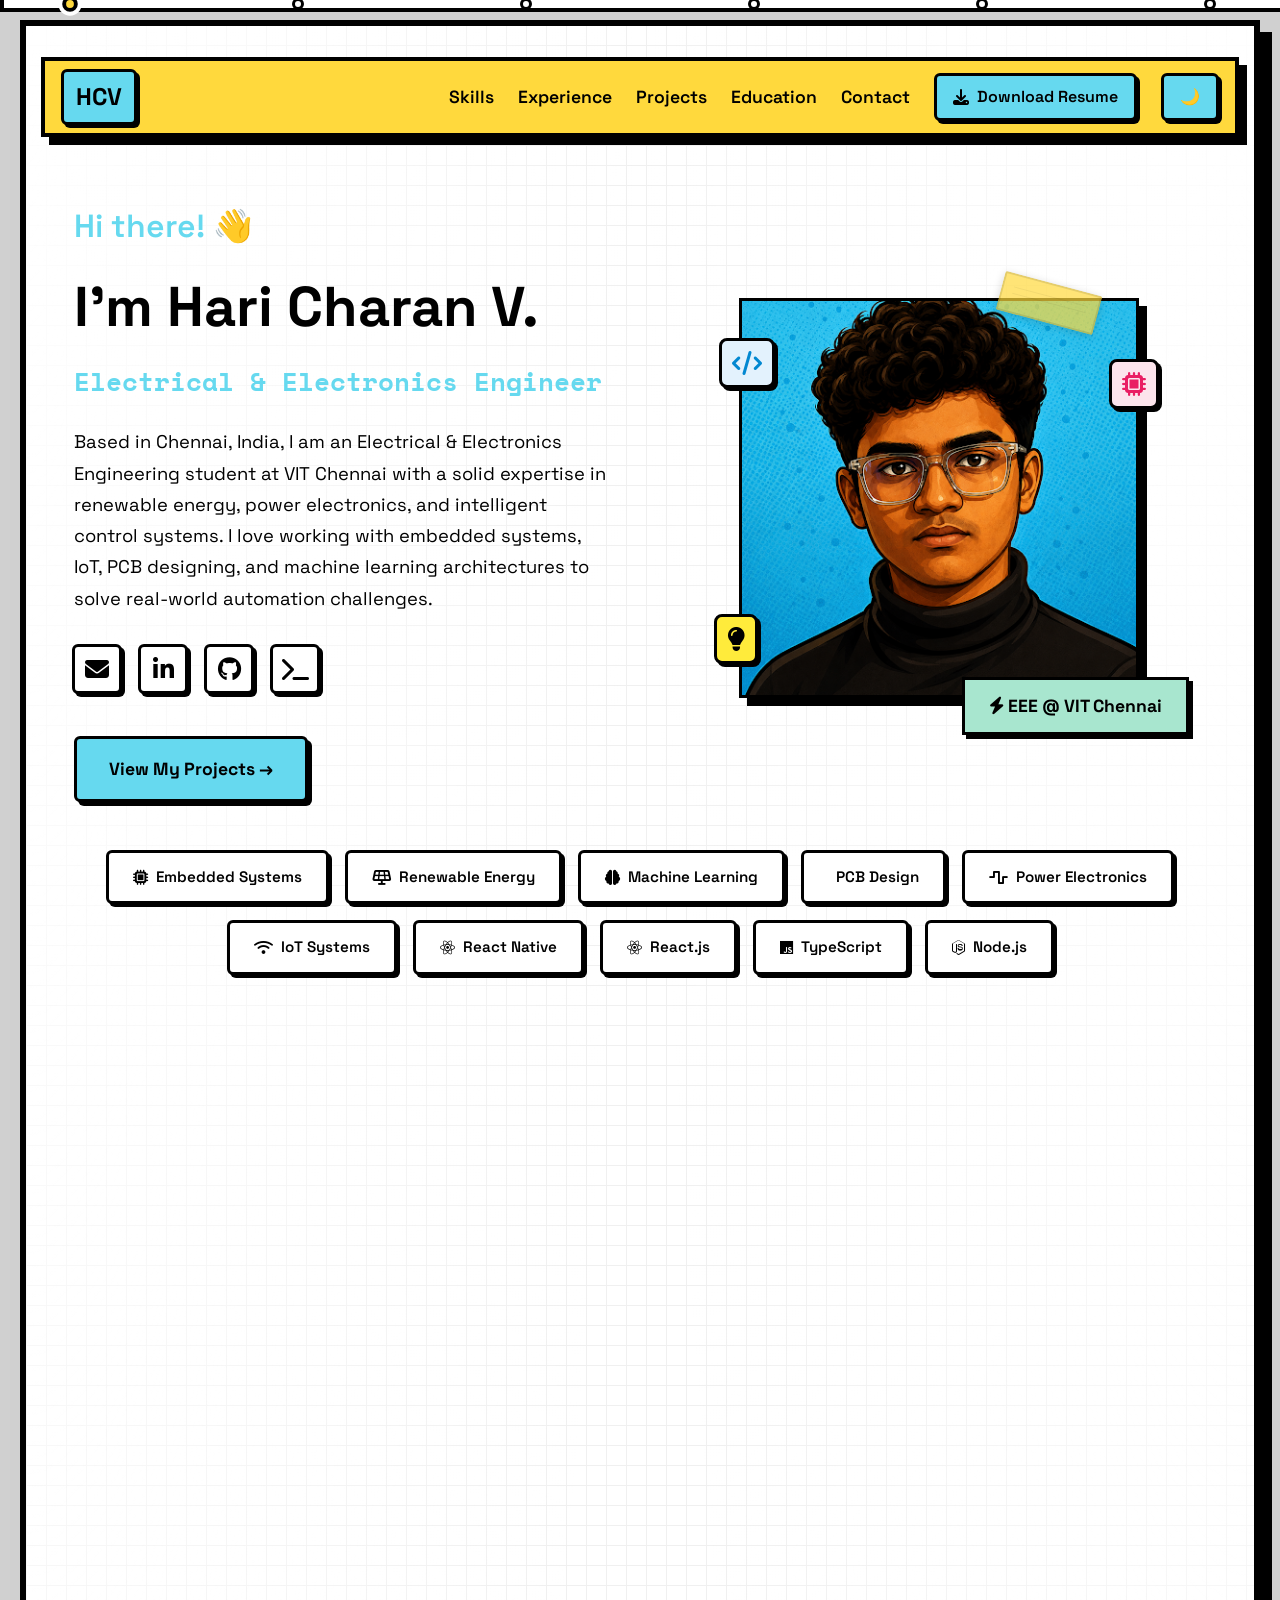
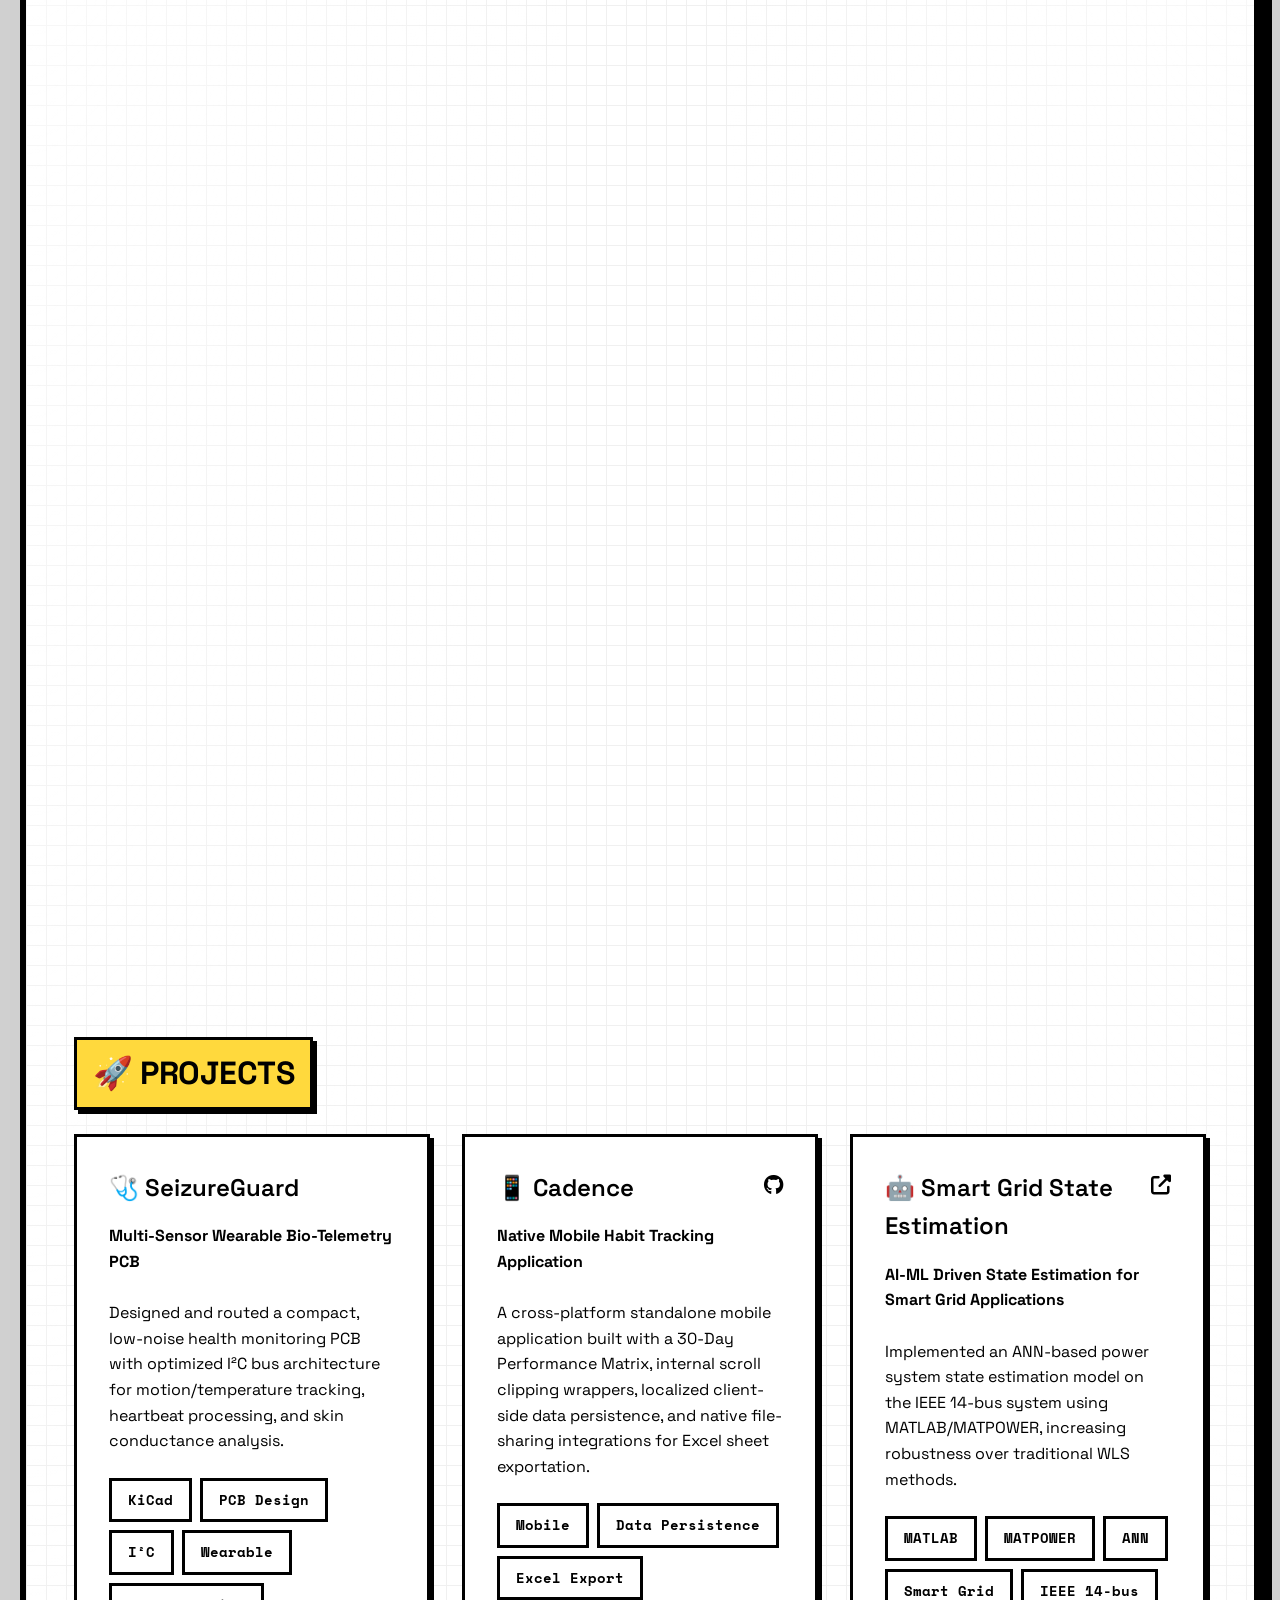
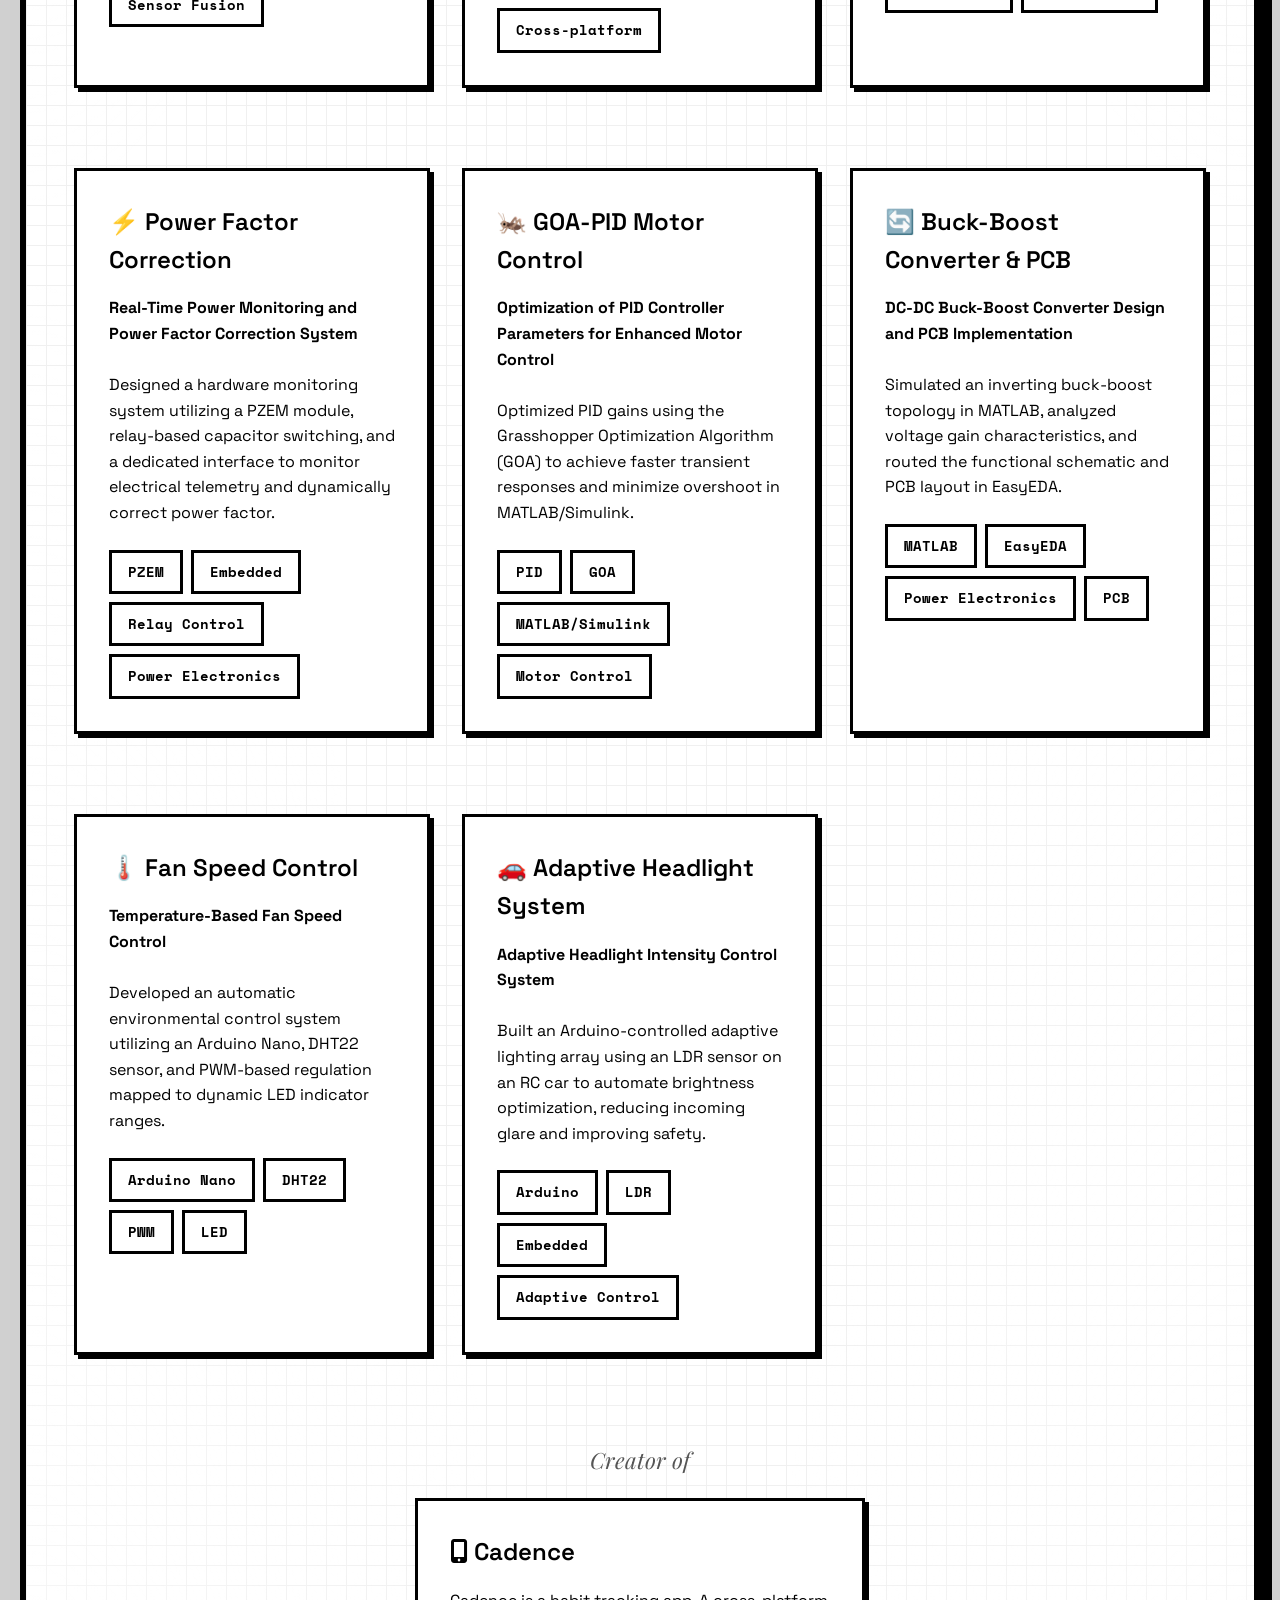
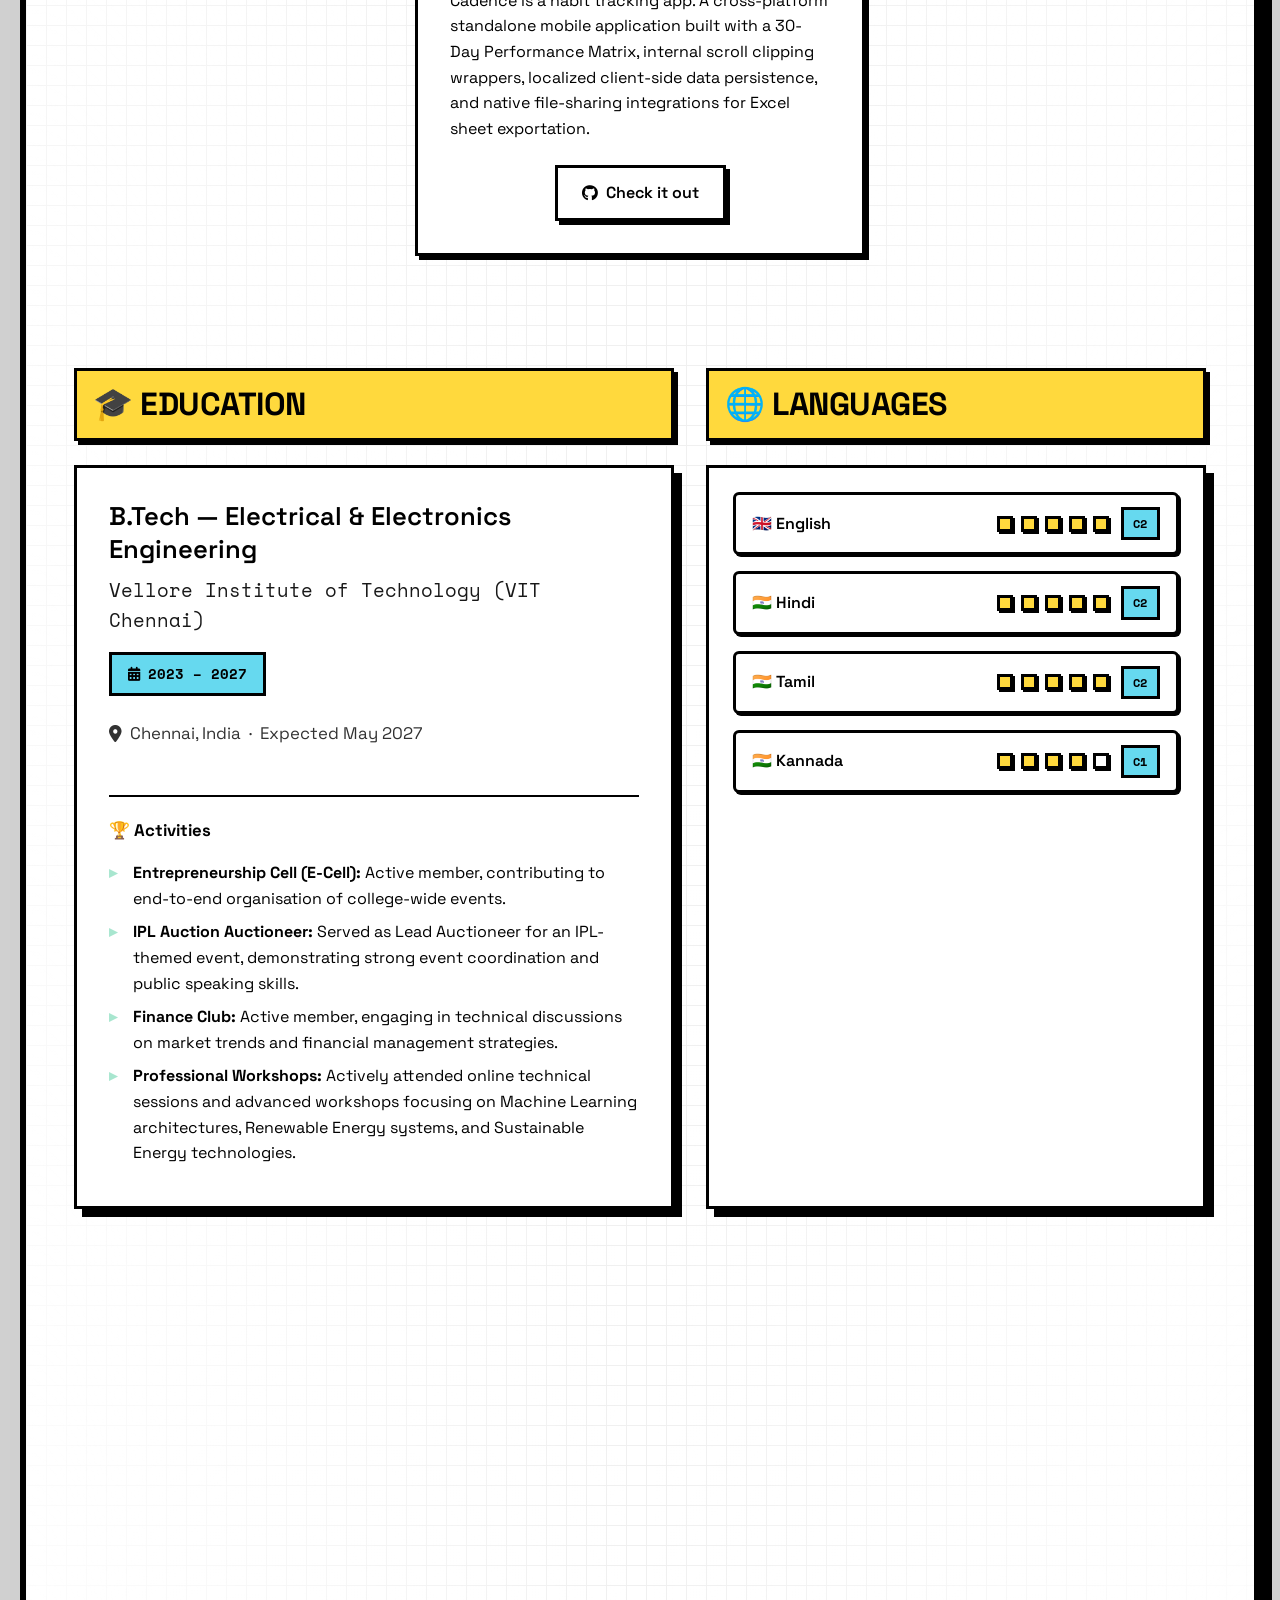
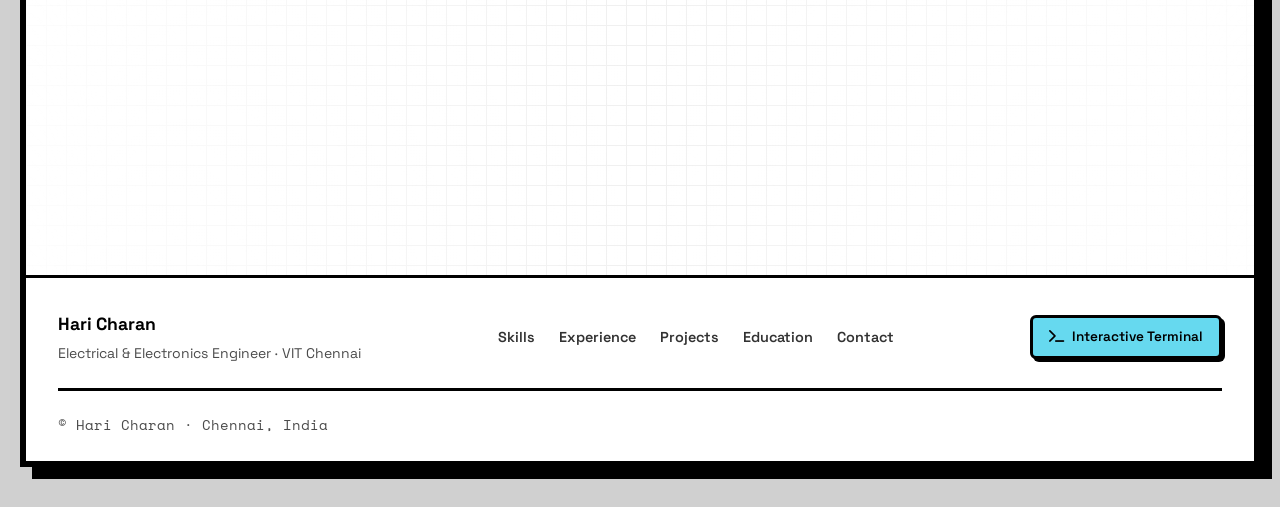
==== index.html @ f7d21506 "Initial commit Created from https://vercel.com/new" ====
<!DOCTYPE html>
<html lang="en" data-theme="light">

<head>
  <meta charset="UTF-8" />
  <meta name="viewport" content="width=device-width, initial-scale=1.0" />
  <title>Hari Charan — Electrical &amp; Electronics Engineer</title>
  <meta name="description"
    content="Hari Charan — EEE student at VIT Chennai specialising in renewable energy, power electronics, intelligent control systems, and machine learning architectures." />

  <!-- Google Fonts -->
  <link rel="preconnect" href="https://fonts.googleapis.com">
  <link rel="preconnect" href="https://fonts.gstatic.com" crossorigin>
  <link
    href="https://fonts.googleapis.com/css2?family=Space+Grotesk:wght@400;500;600;700&family=Space+Mono:wght@400;700&family=Caveat:wght@600;700&family=Playfair+Display:ital,wght@0,400..900;1,400..900&display=swap"
    rel="stylesheet">

  <!-- FontAwesome Icons -->
  <link rel="stylesheet" href="https://cdnjs.cloudflare.com/ajax/libs/font-awesome/6.4.0/css/all.min.css" />

  <!-- Neo-Brutalism Stylesheets -->
  <link rel="stylesheet" href="neo-styles.css" />

  <!-- styles.css is terminal-page specific; include it but reset conflicting body rules for this page -->
  <style>
    /* ── Reset terminal-page body rules for the neo-brutalism index ── */
    body {
      background-color: #d0d0d0 !important;
      overflow-y: auto !important;
      overflow-x: hidden !important;
      display: block !important;
      justify-content: initial !important;
      align-items: initial !important;
      perspective: none !important;
      font-family: 'Space Grotesk', sans-serif !important;
      min-height: 100vh !important;
    }

    /* Also kill the terminal UI elements if accidentally referenced */
    .terminal {
      display: none !important;
    }
  </style>
</head>

<body>

  <!-- ═══════════════════════════════════════════
       PROGRESS BAR
  ═══════════════════════════════════════════ -->
  <div class="progress-bar-container" id="progress-bar-container">
    <div class="progress-bar-fill" id="progress-bar-fill"></div>
    <div class="progress-checkpoints">
      <div class="checkpoint active" data-section="hero">
        <div class="checkpoint-dot"></div>
      </div>
      <div class="checkpoint" data-section="skills">
        <div class="checkpoint-dot"></div>
      </div>
      <div class="checkpoint" data-section="experience">
        <div class="checkpoint-dot"></div>
      </div>
      <div class="checkpoint" data-section="projects">
        <div class="checkpoint-dot"></div>
      </div>
      <div class="checkpoint" data-section="education">
        <div class="checkpoint-dot"></div>
      </div>
      <div class="checkpoint" data-section="contact">
        <div class="checkpoint-dot"></div>
      </div>
    </div>
  </div>

  <!-- ═══════════════════════════════════════════
       PAGE WRAPPER
  ═══════════════════════════════════════════ -->
  <div class="page-wrapper">

    <!-- ── NAVBAR ── -->
    <nav class="navbar" id="navbar">
      <div class="nav-content">
        <a href="#hero" class="nav-brand">HCV</a>
        <div class="nav-right">
          <a href="#skills" class="nav-link">Skills</a>
          <a href="#experience" class="nav-link">Experience</a>
          <a href="#projects" class="nav-link">Projects</a>
          <a href="#education" class="nav-link">Education</a>
          <a href="#contact" class="nav-link">Contact</a>
          <a href="Hari_Charan_Resume.pdf" download="Hari_Charan_Resume.pdf" class="neo-btn resume-download-btn"><i
              class="fa-solid fa-download"></i> Download Resume</a>
          <button class="theme-toggle-nav" id="theme-toggle" aria-label="Toggle dark mode">🌙</button>
        </div>
      </div>
    </nav>

    <!-- ═══════════════════════════════════════════
         HERO SECTION
    ═══════════════════════════════════════════ -->
    <section class="hero" id="hero">
      <div class="hero-content">

        <!-- Left: Text -->
        <div class="hero-left">
          <p class="hero-greeting">Hi there! 👋</p>
          <h1 class="hero-name">I'm Hari Charan V.</h1>
          <h2
            style="font-size:1.6rem; font-weight:600; color:var(--cyan); margin:0; font-family:'Space Mono',monospace;">
            Electrical &amp; Electronics Engineer
          </h2>
          <p class="hero-description">
            Based in Chennai, India, I am an Electrical &amp; Electronics Engineering student at VIT Chennai with a
            solid
            expertise in renewable energy, power electronics, and intelligent control systems. I love working with
            embedded systems, IoT, PCB designing, and machine learning architectures to solve real-world automation
            challenges.
          </p>

          <!-- Social Buttons -->
          <div class="hero-social">
            <a href="mailto:hari2006charan@gmail.com" class="social-btn neo-social-btn" title="Email">
              <i class="fas fa-envelope"></i>
            </a>
            <a href="https://www.linkedin.com/in/hari-charan-v-a97b9228a" target="_blank"
              class="social-btn neo-social-btn" title="LinkedIn">
              <i class="fab fa-linkedin-in"></i>
            </a>
            <a href="https://github.com/haricharan052006" target="_blank" class="social-btn neo-social-btn"
              title="GitHub">
              <i class="fa-brands fa-github"></i>
            </a>
            <a href="terminal.html" class="social-btn neo-social-btn" title="Interactive Terminal Resume">
              <i class="fas fa-terminal"></i>
            </a>
          </div>

          <!-- CTA -->
          <div class="hero-cta-container">
            <a href="#projects" class="btn-cta">View My Projects →</a>
          </div>
        </div>

        <!-- Right: Profile Photo Frame -->
        <div class="hero-right">
          <div class="hero-image-wrapper">
            <!-- Tape sticker decoration -->
            <div class="tape-sticker"></div>
            <!-- Profile image — swap src="" for your actual photo -->
            <div class="avatar-container">
              <img src="my-avatar.png" class="neo-avatar-frame" alt="Hari Charan Avatar">
              <div class="floating-badge badge-code"><i class="fa-solid fa-code"></i></div>
              <div class="floating-badge badge-hardware"><i class="fa-solid fa-microchip"></i></div>
              <div class="floating-badge badge-bulb"><i class="fa-solid fa-lightbulb"></i></div>
            </div>
            <!-- Label badge -->
            <div class="deco-label">
              <i class="fas fa-bolt"></i> EEE @ VIT Chennai
            </div>
          </div>
        </div>

      </div>

      <!-- Tech Badges Row -->
      <div class="tech-badges">
        <div class="tech-badge"><i class="fas fa-microchip"></i> Embedded Systems</div>
        <div class="tech-badge"><i class="fas fa-solar-panel"></i> Renewable Energy</div>
        <div class="tech-badge"><i class="fas fa-brain"></i> Machine Learning</div>
        <div class="tech-badge"><i class="fas fa-circuit-board"></i> PCB Design</div>
        <div class="tech-badge"><i class="fas fa-wave-square"></i> Power Electronics</div>
        <div class="tech-badge"><i class="fas fa-wifi"></i> IoT Systems</div>
        <div class="tech-badge"><i class="fab fa-react"></i> React Native</div>
        <div class="tech-badge"><i class="fab fa-react"></i> React.js</div>
        <div class="tech-badge"><i class="fab fa-js"></i> TypeScript</div>
        <div class="tech-badge"><i class="fab fa-node-js"></i> Node.js</div>
      </div>
    </section>

    <!-- ═══════════════════════════════════════════
         SKILLS SECTION
    ═══════════════════════════════════════════ -->
    <div class="container" id="skills">
      <div class="section">
        <h2 class="section-title">⚡ Technical Skills</h2>

        <div class="skills-grid-modern">

          <!-- Skill Box 1: Simulation & Design -->
          <div class="skill-box section fade-in">
            <div class="skill-box-header">
              <i class="fas fa-chart-line skill-icon-large"></i>
              <h3 class="skill-box-title">Simulation &amp; Design</h3>
            </div>
            <div class="tech-tags">
              <span class="tag"><i class="fas fa-square-root-alt"></i> MATLAB</span>
              <span class="tag"><i class="fas fa-project-diagram"></i> Simulink</span>
              <span class="tag"><i class="fas fa-bolt"></i> LTspice</span>
              <span class="tag"><i class="fas fa-microchip"></i> Keil Micro-Vision</span>
            </div>
          </div>

          <!-- Skill Box 2: Programming & Web -->
          <div class="skill-box section fade-in">
            <div class="skill-box-header">
              <i class="fas fa-code skill-icon-large"></i>
              <h3 class="skill-box-title">Programming &amp; Web</h3>
            </div>
            <div class="tech-tags">
              <span class="tag"><i class="fab fa-python"></i> Python</span>
              <span class="tag"><i class="fas fa-microchip"></i> C / Java</span>
              <span class="tag"><i class="fas fa-memory"></i> Assembly</span>
              <span class="tag"><i class="fab fa-html5"></i> HTML5 / CSS3</span>
              <span class="tag"><i class="fab fa-js"></i> JavaScript / TypeScript</span>
              <span class="tag"><i class="fab fa-react"></i> React.js / Node.js</span>
              <span class="tag"><i class="fab fa-react"></i> React Native</span>
            </div>
          </div>

          <!-- Skill Box 3: Hardware & PCB -->
          <div class="skill-box section fade-in">
            <div class="skill-box-header">
              <i class="fas fa-microchip skill-icon-large"></i>
              <h3 class="skill-box-title">Hardware &amp; PCB</h3>
            </div>
            <div class="tech-tags">
              <span class="tag"><i class="fas fa-drafting-compass"></i> KiCad</span>
              <span class="tag"><i class="fas fa-draw-polygon"></i> EasyEDA</span>
              <span class="tag"><i class="fas fa-plug"></i> Circuit Design</span>
              <span class="tag"><i class="fas fa-thermometer-half"></i> Sensor Interfacing</span>
              <span class="tag"><i class="fas fa-cpu"></i> Microcontrollers</span>
              <span class="tag"><i class="fas fa-server"></i> Microprocessors</span>
              <span class="tag"><i class="fas fa-network-wired"></i> Embedded Systems</span>
            </div>
          </div>

        </div>
      </div>
    </div>

    <!-- ═══════════════════════════════════════════
         EXPERIENCE SECTION
    ═══════════════════════════════════════════ -->
    <div class="container" id="experience">
      <div class="section">
        <h2 class="section-title">💼 Experience</h2>

        <div class="timeline">

          <!-- Research Internship -->
          <div class="timeline-item section fade-in">
            <div class="timeline-marker"></div>
            <div class="card timeline-content">
              <div class="job-header">
                <div>
                  <div class="job-title">
                    <i class="fas fa-flask"></i>
                    Research Intern
                  </div>
                  <div class="company">
                    <i class="fas fa-building"></i>
                    Center for Smart Grid, VIT Chennai
                  </div>
                  <div class="job-desc">
                    <i class="fas fa-map-marker-alt"></i>
                    Chennai, India &nbsp;·&nbsp; Guide: Dr. Sithartan
                  </div>
                </div>
                <div>
                  <span class="badge">
                    <i class="fas fa-calendar-alt"></i>
                    05/2025 – 07/2025
                  </span>
                </div>
              </div>

              <ul class="job-list">
                <li>
                  <strong>Solar PV Modeling:</strong> Modeled a solar PV system and boost converter using
                  MATLAB/Simulink based on a single-diode model.
                </li>
                <li>
                  <strong>Dataset Generation:</strong> Generated a comprehensive dataset across varying irradiance
                  and temperature profiles for Artificial Neural Network (ANN) training.
                </li>
                <li>
                  <strong>ANN Architecture:</strong> Designed and trained a feed-forward ANN architecture
                  containing 2 inputs, 15 hidden neurons, and 1 output.
                </li>
                <li>
                  <strong>MPPT Optimization:</strong> Implemented the ANN-based Maximum Power Point Tracking (MPPT)
                  controller to optimize duty cycles, achieving faster dynamic responses and minimizing
                  steady-state oscillations compared to traditional techniques.
                </li>
                <li>
                  <strong>Fault Detection:</strong> Investigated the application of AI for system optimization and
                  fault detection layouts within hybrid energy systems.
                </li>
              </ul>

              <div class="tech-tags" style="margin-top:1.5rem;">
                <span class="tag">MATLAB</span>
                <span class="tag">Simulink</span>
                <span class="tag">ANN</span>
                <span class="tag">MPPT</span>
                <span class="tag">Boost Converter</span>
                <span class="tag">Smart Grid</span>
              </div>
            </div>
          </div>

        </div>
      </div>
    </div>

    <!-- ═══════════════════════════════════════════
         PROJECTS SECTION
    ═══════════════════════════════════════════ -->
    <div class="container" id="projects">
      <div class="section">
        <h2 class="section-title">🚀 Projects</h2>

        <div class="projects-grid">

          <!-- Project 1: SeizureGuard -->
          <div class="project-card section fade-in">
            <div class="project-header">
              <h3 class="project-title">🩺 SeizureGuard</h3>
            </div>
            <p class="project-desc">
              <strong>Multi-Sensor Wearable Bio-Telemetry PCB</strong><br><br>
              Designed and routed a compact, low-noise health monitoring PCB with optimized I²C bus architecture for
              motion/temperature tracking, heartbeat processing, and skin conductance analysis.
            </p>
            <div class="tech-tags">
              <span class="tag">KiCad</span>
              <span class="tag">PCB Design</span>
              <span class="tag">I²C</span>
              <span class="tag">Wearable</span>
              <span class="tag">Sensor Fusion</span>
            </div>
          </div>

          <!-- Project 2: Cadence -->
          <div class="project-card section fade-in">
            <div class="project-header">
              <h3 class="project-title">📱 Cadence</h3>
              <div class="project-links">
                <a href="https://github.com/haricharan052006/Cadence" target="_blank" class="icon-link"
                  title="GitHub Repository">
                  <i class="fab fa-github"></i>
                </a>
              </div>
            </div>
            <p class="project-desc">
              <strong>Native Mobile Habit Tracking Application</strong><br><br>
              A cross-platform standalone mobile application built with a 30-Day Performance Matrix, internal scroll
              clipping wrappers, localized client-side data persistence, and native file-sharing integrations for
              Excel sheet exportation.
            </p>
            <div class="tech-tags">
              <span class="tag">Mobile</span>
              <span class="tag">Data Persistence</span>
              <span class="tag">Excel Export</span>
              <span class="tag">Cross-platform</span>
            </div>
          </div>

          <!-- Project 3: Smart Grid State Estimation -->
          <div class="project-card section fade-in">
            <div class="project-header">
              <h3 class="project-title">🤖 Smart Grid State Estimation</h3>
              <div class="project-links">
                <a href="#" class="icon-link" title="Live Demo">
                  <i class="fas fa-external-link-alt"></i>
                </a>
              </div>
            </div>
            <p class="project-desc">
              <strong>AI-ML Driven State Estimation for Smart Grid Applications</strong><br><br>
              Implemented an ANN-based power system state estimation model on the IEEE 14-bus system using
              MATLAB/MATPOWER, increasing robustness over traditional WLS methods.
            </p>
            <div class="tech-tags">
              <span class="tag">MATLAB</span>
              <span class="tag">MATPOWER</span>
              <span class="tag">ANN</span>
              <span class="tag">Smart Grid</span>
              <span class="tag">IEEE 14-bus</span>
            </div>
          </div>

          <!-- Project 4: Power Factor Correction -->
          <div class="project-card section fade-in">
            <div class="project-header">
              <h3 class="project-title">⚡ Power Factor Correction</h3>
            </div>
            <p class="project-desc">
              <strong>Real-Time Power Monitoring and Power Factor Correction System</strong><br><br>
              Designed a hardware monitoring system utilizing a PZEM module, relay-based capacitor switching, and a
              dedicated interface to monitor electrical telemetry and dynamically correct power factor.
            </p>
            <div class="tech-tags">
              <span class="tag">PZEM</span>
              <span class="tag">Embedded</span>
              <span class="tag">Relay Control</span>
              <span class="tag">Power Electronics</span>
            </div>
          </div>

          <!-- Project 5: PID Motor Control -->
          <div class="project-card section fade-in">
            <div class="project-header">
              <h3 class="project-title">🦗 GOA-PID Motor Control</h3>
            </div>
            <p class="project-desc">
              <strong>Optimization of PID Controller Parameters for Enhanced Motor Control</strong><br><br>
              Optimized PID gains using the Grasshopper Optimization Algorithm (GOA) to achieve faster transient
              responses and minimize overshoot in MATLAB/Simulink.
            </p>
            <div class="tech-tags">
              <span class="tag">PID</span>
              <span class="tag">GOA</span>
              <span class="tag">MATLAB/Simulink</span>
              <span class="tag">Motor Control</span>
            </div>
          </div>

          <!-- Project 6: Buck-Boost Converter -->
          <div class="project-card section fade-in">
            <div class="project-header">
              <h3 class="project-title">🔄 Buck-Boost Converter &amp; PCB</h3>
            </div>
            <p class="project-desc">
              <strong>DC-DC Buck-Boost Converter Design and PCB Implementation</strong><br><br>
              Simulated an inverting buck-boost topology in MATLAB, analyzed voltage gain characteristics, and
              routed the functional schematic and PCB layout in EasyEDA.
            </p>
            <div class="tech-tags">
              <span class="tag">MATLAB</span>
              <span class="tag">EasyEDA</span>
              <span class="tag">Power Electronics</span>
              <span class="tag">PCB</span>
            </div>
          </div>

          <!-- Project 7: Fan Speed Control -->
          <div class="project-card section fade-in">
            <div class="project-header">
              <h3 class="project-title">🌡️ Fan Speed Control</h3>
            </div>
            <p class="project-desc">
              <strong>Temperature-Based Fan Speed Control</strong><br><br>
              Developed an automatic environmental control system utilizing an Arduino Nano, DHT22 sensor, and
              PWM-based regulation mapped to dynamic LED indicator ranges.
            </p>
            <div class="tech-tags">
              <span class="tag">Arduino Nano</span>
              <span class="tag">DHT22</span>
              <span class="tag">PWM</span>
              <span class="tag">LED</span>
            </div>
          </div>

          <!-- Project 8: Adaptive Headlights -->
          <div class="project-card section fade-in">
            <div class="project-header">
              <h3 class="project-title">🚗 Adaptive Headlight System</h3>
            </div>
            <p class="project-desc">
              <strong>Adaptive Headlight Intensity Control System</strong><br><br>
              Built an Arduino-controlled adaptive lighting array using an LDR sensor on an RC car to automate
              brightness optimization, reducing incoming glare and improving safety.
            </p>
            <div class="tech-tags">
              <span class="tag">Arduino</span>
              <span class="tag">LDR</span>
              <span class="tag">Embedded</span>
              <span class="tag">Adaptive Control</span>
            </div>
          </div>

        </div>

        <div class="creator-section section fade-in" style="text-align: center; margin: 40px 0;">
          <p class="creator-of-label">Creator of</p>

          <div style="display: flex; justify-content: center; padding: 0 20px;">

            <div class="project-card creator-project-card">
              <div class="project-header">
                <h3 class="project-title">
                  <i class="fa-solid fa-mobile-screen-button"></i> Cadence
                </h3>
              </div>
              <p class="project-desc">
                Cadence is a habit tracking app. A cross-platform standalone mobile application built with a 30-Day
                Performance Matrix, internal scroll clipping wrappers, localized client-side data persistence, and
                native file-sharing integrations for Excel sheet exportation.
              </p>
              <div style="text-align: center;">
                <a href="https://github.com/haricharan052006/Cadence" target="_blank" class="btn btn-secondary">
                  <i class="fa-brands fa-github"></i> Check it out
                </a>
              </div>
            </div>

          </div>
        </div>

      </div>
    </div>

    <!-- ═══════════════════════════════════════════
         EDUCATION & LANGUAGES SECTION
    ═══════════════════════════════════════════ -->
    <div class="container" id="education">
      <div class="education-languages-section section fade-in">
        <div class="education-languages-grid">

          <!-- Education Column -->
          <div class="education-column">
            <h2 class="section-title">🎓 Education</h2>
            <div class="card education-card">
              <div class="education-header">
                <div>
                  <div class="education-title">B.Tech — Electrical &amp; Electronics Engineering</div>
                  <div class="education-school">Vellore Institute of Technology (VIT Chennai)</div>
                </div>
                <span class="badge"><i class="fas fa-calendar-alt"></i> 2023 – 2027</span>
              </div>
              <div class="education-location">
                <i class="fas fa-map-marker-alt"></i> Chennai, India &nbsp;·&nbsp; Expected May 2027
              </div>

              <!-- Activities -->
              <div style="margin-top:1.5rem;">
                <hr style="border:none; border-top:2px solid #000; margin:0 0 1.25rem 0; opacity:1;">
                <h4 style="font-weight:700;margin-bottom:1rem;font-size:1.05rem;">🏆 Activities</h4>
                <ul class="job-list">
                  <li>
                    <strong>Entrepreneurship Cell (E-Cell):</strong> Active member, contributing to end-to-end
                    organisation of college-wide events.
                  </li>
                  <li>
                    <strong>IPL Auction Auctioneer:</strong> Served as Lead Auctioneer for an IPL-themed event,
                    demonstrating strong event coordination and public speaking skills.
                  </li>
                  <li>
                    <strong>Finance Club:</strong> Active member, engaging in technical discussions on market
                    trends and financial management strategies.
                  </li>
                  <li>
                    <strong>Professional Workshops:</strong> Actively attended online technical sessions and
                    advanced workshops focusing on Machine Learning architectures, Renewable Energy systems,
                    and Sustainable Energy technologies.
                  </li>
                </ul>
              </div>
            </div>
          </div>

          <!-- Languages Column -->
          <div class="languages-column">
            <h2 class="section-title">🌐 Languages</h2>
            <div class="card languages-card">

              <div class="language-item">
                <span class="language-name-inline">🇬🇧 English</span>
                <div style="display:flex;align-items:center;gap:0.75rem;">
                  <div class="language-stars">
                    <div class="star filled visible"></div>
                    <div class="star filled visible"></div>
                    <div class="star filled visible"></div>
                    <div class="star filled visible"></div>
                    <div class="star filled visible"></div>
                  </div>
                  <span class="badge" style="font-size:0.75rem;padding:0.25rem 0.6rem;">C2</span>
                </div>
              </div>

              <div class="language-item">
                <span class="language-name-inline">🇮🇳 Hindi</span>
                <div style="display:flex;align-items:center;gap:0.75rem;">
                  <div class="language-stars">
                    <div class="star filled visible"></div>
                    <div class="star filled visible"></div>
                    <div class="star filled visible"></div>
                    <div class="star filled visible"></div>
                    <div class="star filled visible"></div>
                  </div>
                  <span class="badge" style="font-size:0.75rem;padding:0.25rem 0.6rem;">C2</span>
                </div>
              </div>

              <div class="language-item">
                <span class="language-name-inline">🇮🇳 Tamil</span>
                <div style="display:flex;align-items:center;gap:0.75rem;">
                  <div class="language-stars">
                    <div class="star filled visible"></div>
                    <div class="star filled visible"></div>
                    <div class="star filled visible"></div>
                    <div class="star filled visible"></div>
                    <div class="star filled visible"></div>
                  </div>
                  <span class="badge" style="font-size:0.75rem;padding:0.25rem 0.6rem;">C2</span>
                </div>
              </div>

              <div class="language-item">
                <span class="language-name-inline">🇮🇳 Kannada</span>
                <div style="display:flex;align-items:center;gap:0.75rem;">
                  <div class="language-stars">
                    <div class="star filled visible"></div>
                    <div class="star filled visible"></div>
                    <div class="star filled visible"></div>
                    <div class="star filled visible"></div>
                    <div class="star visible"></div>
                  </div>
                  <span class="badge" style="font-size:0.75rem;padding:0.25rem 0.6rem;">C1</span>
                </div>
              </div>

            </div>
          </div>

        </div>
      </div>
    </div>

    <!-- ═══════════════════════════════════════════
         CONTACT SECTION
    ═══════════════════════════════════════════ -->
    <div class="container" id="contact">
      <div class="section">
        <h2 class="section-title-center">📫 Let's Connect</h2>
        <p class="contact-intro">Open to internships, research collaborations, and exciting engineering projects!</p>

        <div class="contact-grid">

          <a href="mailto:hari2006charan@gmail.com" class="contact-card">
            <i class="fas fa-envelope"></i>
            <span>hari2006charan@gmail.com</span>
          </a>

          <a href="https://www.linkedin.com/in/hari-charan-v-a97b9228a" target="_blank" class="contact-card">
            <i class="fab fa-linkedin-in"></i>
            <span>linkedin.com/in/hari-charan-v</span>
          </a>

          <a href="https://github.com/haricharan052006" target="_blank" class="contact-card">
            <i class="fa-brands fa-github"></i>
            <span>github.com/haricharan052006</span>
          </a>

        </div>
      </div>
    </div>

    <!-- ═══════════════════════════════════════════
         FOOTER
    ═══════════════════════════════════════════ -->
    <footer class="footer">
      <div class="footer-compact">
        <div class="footer-main">
          <div class="footer-brand-compact">
            <strong>Hari Charan</strong>
            <span>Electrical &amp; Electronics Engineer · VIT Chennai</span>
          </div>
          <nav class="footer-nav-compact">
            <a href="#skills">Skills</a>
            <a href="#experience">Experience</a>
            <a href="#projects">Projects</a>
            <a href="#education">Education</a>
            <a href="#contact">Contact</a>
          </nav>
          <a href="terminal.html" class="footer-terminal-link-compact">
            <i class="fas fa-terminal"></i> Interactive Terminal
          </a>
        </div>
        <div class="footer-bottom-compact">
          <span>© Hari Charan · Chennai, India</span>
        </div>
      </div>
    </footer>

  </div><!-- /.page-wrapper -->

  <!-- ═══════════════════════════════════════════
       JAVASCRIPT
  ═══════════════════════════════════════════ -->
  <script>
    // ── Dark / Light Theme Toggle ──
    const themeToggle = document.getElementById('theme-toggle');
    const html = document.documentElement;

    function applyTheme(theme) {
      html.dataset.theme = theme;
      document.body.dataset.theme = theme;
      themeToggle.textContent = theme === 'dark' ? '☀️' : '🌙';
      localStorage.setItem('neo-theme', theme);
    }

    themeToggle.addEventListener('click', () => {
      applyTheme(html.dataset.theme === 'dark' ? 'light' : 'dark');
    });

    const saved = localStorage.getItem('neo-theme');
    if (saved) applyTheme(saved);

    // ── Scroll Progress Bar ──
    const fillEl = document.getElementById('progress-bar-fill');
    window.addEventListener('scroll', () => {
      const scrolled = window.scrollY;
      const total = document.documentElement.scrollHeight - window.innerHeight;
      fillEl.style.width = (total > 0 ? (scrolled / total) * 100 : 0) + '%';
    });

    // ── Intersection Observer: fade-in sections ──
    const observer = new IntersectionObserver((entries) => {
      entries.forEach(e => {
        if (e.isIntersecting) {
          e.target.classList.add('fade-in');
          observer.unobserve(e.target);
        }
      });
    }, { threshold: 0.1 });

    document.querySelectorAll('.section, .timeline-item, .skill-box, .project-card').forEach(el => {
      observer.observe(el);
    });

    // ── Star rating: animate on scroll ──
    const starObserver = new IntersectionObserver((entries) => {
      entries.forEach(e => {
        if (e.isIntersecting) {
          const stars = e.target.querySelectorAll('.star');
          stars.forEach((s, i) => {
            setTimeout(() => s.classList.add('visible'), i * 80);
          });
          starObserver.unobserve(e.target);
        }
      });
    }, { threshold: 0.3 });

    document.querySelectorAll('.language-item').forEach(el => starObserver.observe(el));

    // ── Active Nav Link ──
    const sections = document.querySelectorAll('section[id], div[id]');
    const navLinks = document.querySelectorAll('.nav-link');
    window.addEventListener('scroll', () => {
      let current = '';
      sections.forEach(s => {
        if (window.scrollY >= s.offsetTop - 150) current = s.id;
      });
      navLinks.forEach(a => {
        a.classList.toggle('active', a.getAttribute('href') === `#${current}`);
      });

      // Progress checkpoint activation
      const checkpoints = document.querySelectorAll('.checkpoint');
      const sectionIds = ['hero', 'skills', 'experience', 'projects', 'education', 'contact'];
      sectionIds.forEach((id, idx) => {
        const el = document.getElementById(id);
        if (el && window.scrollY >= el.offsetTop - 200) {
          checkpoints.forEach(c => c.classList.remove('active'));
          if (checkpoints[idx]) checkpoints[idx].classList.add('active');
        }
      });
    });
  </script>

</body>

</html>
---- neo-styles.css ----
* {
  margin: 0;
  padding: 0;
  box-sizing: border-box;
}

html {
  scroll-behavior: smooth;
}

/* Loading Screen */
.loader-overlay {
  position: fixed;
  top: 0;
  left: 0;
  width: 100%;
  height: 100%;
  background: var(--yellow);
  display: flex;
  flex-direction: column;
  align-items: center;
  justify-content: center;
  gap: 3rem;
  z-index: 99999;
  transition: opacity 0.3s ease, visibility 0.3s ease;
}

.loader-overlay.hidden {
  opacity: 0;
  visibility: hidden;
}

.loader-shapes {
  position: absolute;
  width: 100%;
  height: 100%;
  top: 0;
  left: 0;
  overflow: hidden;
  pointer-events: none;
}

.loader-shape-svg {
  position: absolute;
  animation: float-deco 3s ease-in-out infinite;
}

.loader-shape-1 {
  top: 15%;
  left: 10%;
  animation-delay: 0s;
}

.loader-shape-2 {
  top: 20%;
  right: 15%;
  animation-delay: 0.5s;
}

.loader-shape-3 {
  bottom: 20%;
  left: 15%;
  animation-delay: 1s;
}

.loader-wrapper {
  display: flex;
  gap: 1.5rem;
  align-items: center;
  position: relative;
  z-index: 2;
}

.loader-letter {
  font-size: 6rem;
  font-weight: 700;
  font-family: 'Space Grotesk', sans-serif;
  background: var(--white);
  border: 6px solid var(--border);
  box-shadow: 12px 12px 0 var(--border);
  width: 120px;
  height: 120px;
  display: flex;
  align-items: center;
  justify-content: center;
  animation: letter-pop 0.6s cubic-bezier(0.68, -0.55, 0.265, 1.55) forwards;
  opacity: 0;
  transform: scale(0) rotate(-180deg);
}

.loader-letter:nth-child(1) {
  background: var(--cyan);
  animation-delay: 0.1s;
}

.loader-letter:nth-child(2) {
  background: var(--pink);
  animation-delay: 0.2s;
}

.loader-progress-bar {
  width: 300px;
  height: 20px;
  background: var(--white);
  border: 4px solid var(--border);
  box-shadow: 6px 6px 0 var(--border);
  position: relative;
  overflow: hidden;
  z-index: 2;
}

.loader-progress-fill {
  height: 100%;
  background: var(--yellow);
  width: 0%;
  animation: progress-fill 0.8s ease-out forwards;
  animation-delay: 0.3s;
  position: relative;
}

.loader-progress-fill::after {
  content: '';
  position: absolute;
  top: 0;
  right: 0;
  width: 4px;
  height: 100%;
  background: var(--border);
}

@keyframes letter-pop {
  0% {
    opacity: 0;
    transform: scale(0) rotate(-180deg);
  }
  100% {
    opacity: 1;
    transform: scale(1) rotate(0deg);
  }
}

@keyframes progress-fill {
  0% {
    width: 0%;
  }
  100% {
    width: 100%;
  }
}



@keyframes float-deco {
  0%, 100% {
    transform: translateY(0) rotate(0deg);
  }
  50% {
    transform: translateY(-20px) rotate(10deg);
  }
}

@media (max-width: 768px) {
  .loader-letter {
    font-size: 4rem;
    width: 90px;
    height: 90px;
    border: 4px solid var(--border);
    box-shadow: 8px 8px 0 var(--border);
  }

  .loader-wrapper {
    gap: 1rem;
  }

  .loader-progress-bar {
    width: 220px;
    height: 16px;
    box-shadow: 4px 4px 0 var(--border);
  }

  .loader-shape-svg svg {
    width: 60px;
    height: 60px;
  }

  .loader-shape-1 {
    top: 10%;
    left: 5%;
  }

  .loader-shape-2 {
    top: 15%;
    right: 8%;
  }

  .loader-shape-3 {
    bottom: 15%;
    left: 8%;
  }
}

:root {
  --bg: #ffffff;
  --text: #000000;
  --border: #000000;
  --primary: #66d9ef;
  --secondary: #ffd93d;
  --accent: #a8e6cf;
  --pink: #ff6b9d;
  --white: #FFFFFF;
  --yellow: #ffd93d;
  --cyan: #66d9ef;
  --shadow-offset: 4px;
  --border-width: 3px;
}

body[data-theme="dark"] {
  --bg: #1a1a1a;
  --text: #ffffff;
  --border: #a8e6cf;
  --white: #2a2a2a;
  background: #0a0a0a;
}

/* Progress Bar */
.progress-bar-container {
  position: fixed;
  top: 0;
  left: 0;
  width: 100%;
  height: 12px;
  background: var(--white);
  border-bottom: 4px solid var(--border);
  z-index: 10000;
}

.progress-bar-fill {
  height: 100%;
  width: 0%;
  background: var(--yellow);
  transition: width 0.1s ease;
  border-right: 4px solid var(--border);
}

.progress-checkpoints {
  position: absolute;
  top: 0;
  left: 0;
  width: 100%;
  height: 100%;
  display: flex;
  justify-content: space-between;
  padding: 0 5%;
}

.checkpoint {
  position: relative;
  display: flex;
  flex-direction: column;
  align-items: center;
  justify-content: center;
  cursor: pointer;
  height: 100%;
}

.checkpoint-dot {
  width: 12px;
  height: 12px;
  min-width: 12px;
  min-height: 12px;
  background: var(--white);
  border: 3px solid var(--border);
  border-radius: 50%;
  position: relative;
  top: 0;
  transition: all 0.3s ease;
  z-index: 2;
  flex-shrink: 0;
}

.checkpoint.active .checkpoint-dot {
  background: var(--yellow);
  transform: scale(1.3);
  box-shadow: 0 0 0 3px var(--white);
}

.checkpoint-label {
  display: none;
}

body[data-theme="dark"] .progress-bar-container {
  background: var(--bg);
}

body[data-theme="dark"] .checkpoint.active .checkpoint-dot {
  background: var(--secondary);
}

/* Neo-brutalist Scrollbars */
::-webkit-scrollbar {
  width: 16px;
  height: 16px;
}

::-webkit-scrollbar-track {
  background: var(--white);
  border-left: 3px solid #000;
}

::-webkit-scrollbar-thumb {
  background: var(--yellow);
  border: 3px solid #000;
  border-radius: 0;
  box-shadow: 3px 0 0 #000;
}

::-webkit-scrollbar-thumb:hover {
  background: var(--cyan);
}

::-webkit-scrollbar-thumb:active {
  background: var(--pink);
  box-shadow: none;
}

::-webkit-scrollbar-corner {
  background: var(--white);
  border-left: 3px solid #000;
  border-top: 3px solid #000;
}

/* Firefox scrollbar */
* {
  scrollbar-width: auto;
  scrollbar-color: var(--yellow) var(--white);
}

body[data-theme="dark"] ::-webkit-scrollbar-track {
  background: var(--bg);
  border-left: 3px solid var(--border);
}

body[data-theme="dark"] ::-webkit-scrollbar-thumb {
  background: var(--secondary);
  border: 3px solid var(--border);
  box-shadow: 3px 0 0 var(--border);
}

body[data-theme="dark"] ::-webkit-scrollbar-thumb:hover {
  background: var(--pink);
}

body[data-theme="dark"] ::-webkit-scrollbar-thumb:active {
  background: var(--cyan);
  box-shadow: none;
}

body[data-theme="dark"] ::-webkit-scrollbar-corner {
  background: var(--bg);
  border-left: 3px solid var(--border);
  border-top: 3px solid var(--border);
}

body[data-theme="dark"] * {
  scrollbar-color: var(--secondary) var(--bg);
}

body[data-theme="dark"] .page-wrapper {
  background:
    radial-gradient(ellipse at top left, rgba(26, 26, 26, 0.9) 0%, transparent 35%),
    radial-gradient(ellipse at top right, rgba(26, 26, 26, 0.9) 0%, transparent 35%),
    radial-gradient(ellipse at bottom left, rgba(26, 26, 26, 0.9) 0%, transparent 35%),
    radial-gradient(ellipse at bottom right, rgba(26, 26, 26, 0.9) 0%, transparent 35%),
    repeating-linear-gradient(
      90deg,
      rgba(255, 255, 255, 0.05) 0px,
      rgba(255, 255, 255, 0.05) 1px,
      transparent 1px,
      transparent 20px
    ),
    repeating-linear-gradient(
      0deg,
      rgba(255, 255, 255, 0.05) 0px,
      rgba(255, 255, 255, 0.05) 1px,
      transparent 1px,
      transparent 20px
    ),
    var(--bg);
}

body[data-theme="dark"] .navbar {
  background: #2a2a2a;
}

body[data-theme="dark"] .hero {
  background: transparent;
}

body[data-theme="dark"] .page-gap {
  background: #0a0a0a;
}

body[data-theme="dark"] .paper-tear svg path[fill="#d0d0d0"] {
  fill: #0a0a0a;
}

body[data-theme="dark"] .paper-tear svg path[fill="#ffffff"] {
  fill: #1a1a1a;
}

body[data-theme="dark"] .tape-sticker {
  background: rgba(255, 217, 61, 0.6);
  border: 2px solid rgba(255, 255, 255, 0.1);
}

body {
  font-family: 'Space Grotesk', sans-serif;
  background: #d0d0d0;
  color: var(--text);
  line-height: 1.6;
  min-height: 100vh;
  margin: 0;
  padding: 20px;
  overflow-y: auto;
}

.page-wrapper {
  padding-top: 16px;
  background:
    radial-gradient(ellipse at top left, rgba(255, 255, 255, 0.9) 0%, transparent 35%),
    radial-gradient(ellipse at top right, rgba(255, 255, 255, 0.9) 0%, transparent 35%),
    radial-gradient(ellipse at bottom left, rgba(255, 255, 255, 0.9) 0%, transparent 35%),
    radial-gradient(ellipse at bottom right, rgba(255, 255, 255, 0.9) 0%, transparent 35%),
    repeating-linear-gradient(
      90deg,
      #f0f0f0 0px,
      #f0f0f0 1px,
      transparent 1px,
      transparent 20px
    ),
    repeating-linear-gradient(
      0deg,
      #f0f0f0 0px,
      #f0f0f0 1px,
      transparent 1px,
      transparent 20px
    ),
    var(--bg);
  background-size: 100% 100%, 100% 100%, 100% 100%, 100% 100%, 20px 20px, 20px 20px, 100%;
  border: 6px solid var(--border);
  box-shadow: 12px 12px 0 var(--border);
  max-width: 1400px;
  margin: 0 auto 20px;
  min-height: calc(100vh - 40px);
  overflow: visible;
  position: relative;
}

/* Custom Scrollbar - Brutalism Style */
body::-webkit-scrollbar {
  width: 16px;
  background: #d0d0d0;
}

body::-webkit-scrollbar-track {
  background: #d0d0d0;
}

body::-webkit-scrollbar-thumb {
  background: var(--border);
  border: 3px solid var(--border);
}

body::-webkit-scrollbar-thumb:hover {
  background: #333;
}

/* Firefox Scrollbar */
body {
  scrollbar-width: thin;
  scrollbar-color: var(--border) #d0d0d0;
}

body[data-theme="dark"]::-webkit-scrollbar {
  background: #0a0a0a;
}

body[data-theme="dark"]::-webkit-scrollbar-track {
  background: #0a0a0a;
}

body[data-theme="dark"]::-webkit-scrollbar-thumb {
  background: var(--border);
  border: 3px solid var(--border);
}

body[data-theme="dark"] {
  scrollbar-color: var(--border) #0a0a0a;
}

/* Animations */
@keyframes fadeInUp {
  from {
    opacity: 0;
    transform: translateY(30px);
  }
  to {
    opacity: 1;
    transform: translateY(0);
  }
}

.section, .timeline-item, .skill-box {
  opacity: 0;
  animation: none;
}

.section.fade-in, .timeline-item.fade-in, .skill-box.fade-in {
  animation: fadeInUp 0.6s ease forwards;
}

.theme-toggle {
  position: fixed;
  top: 2rem;
  right: 2rem;
  width: 60px;
  height: 60px;
  background: var(--primary);
  border: var(--border-width) solid var(--border);
  box-shadow: var(--shadow-offset) var(--shadow-offset) 0 var(--border);
  cursor: pointer;
  z-index: 200;
  font-size: 1.5rem;
  color: var(--text);
  transition: all 0.2s ease;
  display: flex;
  align-items: center;
  justify-content: center;
}

.theme-toggle:hover {
  transform: translate(2px, 2px);
  box-shadow: 2px 2px 0 var(--border);
}

.theme-toggle:active {
  transform: translate(4px, 4px);
  box-shadow: none;
}

body[data-theme="dark"] .theme-toggle {
  background: var(--secondary);
}

body[data-theme="dark"] .section-title {
  background: var(--primary);
  color: var(--text);
}

body[data-theme="dark"] .highlight-box {
  background: var(--accent);
}

body[data-theme="dark"] .timeline-marker {
  background: var(--secondary);
}

body[data-theme="dark"] .timeline-header {
  background: var(--white);
}

body[data-theme="dark"] .badge {
  background: var(--secondary);
  color: var(--bg);
}

body[data-theme="dark"] .language-icon i {
  color: var(--primary);
}

body[data-theme="dark"] .btn-primary {
  background: var(--primary);
  color: var(--bg);
}

body[data-theme="dark"] .btn-secondary {
  background: var(--white);
  color: var(--text);
}

body[data-theme="dark"] .btn-terminal {
  background: var(--terminal);
  color: var(--text);
}

body[data-theme="dark"] .social-icon {
  background: var(--secondary);
  color: var(--bg);
}

body[data-theme="dark"] .avatar {
  box-shadow: var(--shadow-offset) var(--shadow-offset) 0 var(--primary);
}

body[data-theme="dark"] .skill-icon-large {
  color: var(--secondary);
}

body[data-theme="dark"] .highlight-box .skill-icon-large {
  color: var(--bg);
}

body[data-theme="dark"] .job-title i {
  color: var(--secondary);
}

body[data-theme="dark"] .company i {
  color: var(--primary);
}

body[data-theme="dark"] .job-desc i {
  color: var(--accent);
}

/* Navbar */
.navbar {
  background: var(--yellow);
  border: 4px solid var(--border);
  box-shadow: 8px 8px 0 var(--border);
  z-index: 1000;
  position: sticky;
  top: 15px;
  margin: 15px 15px 0;
  transition: transform 0.3s ease;
}

.navbar.navbar-hidden {
  transform: translateY(-120%);
}

.nav-content {
  max-width: 100%;
  margin: 0;
  display: flex;
  justify-content: space-between;
  align-items: center;
  padding: 0.5rem 1rem;
}

.nav-brand {
  font-size: 1.5rem;
  font-weight: 700;
  color: var(--text);
  text-decoration: none;
  padding: 0.35rem 0.75rem;
  background: var(--cyan);
  border: var(--border-width) solid var(--border);
  border-radius: 6px;
  box-shadow: 3px 3px 0 0 var(--border);
  transition: all 0.2s ease;
}

.nav-brand:hover {
  transform: translate(3px, 3px);
  box-shadow: 0 0 0 var(--border);
}

.nav-right {
  display: flex;
  gap: 1.5rem;
  align-items: center;
}

.nav-link {
  padding: 0;
  color: var(--text);
  text-decoration: none;
  font-weight: 600;
  font-size: 1.1rem;
  transition: all 0.2s ease;
  position: relative;
}

.nav-link:hover {
  color: var(--border);
  transform: translateY(-3px) rotate(-2deg) scale(1.1);
  transform-origin: right bottom;
}

.nav-link.active {
  color: var(--border);
}

.nav-cta,
.resume-download-btn {
  padding: 0.5rem 1rem;
  background: var(--cyan);
  border: var(--border-width) solid var(--border);
  border-radius: 6px;
  box-shadow: 3px 3px 0 0 var(--border);
  color: var(--text);
  text-decoration: none;
  font-weight: 600;
  font-size: 1rem;
  min-height: 40px;
  display: inline-flex;
  align-items: center;
  gap: 0.5rem;
  transition: all 0.2s ease;
}

.nav-cta:hover,
.resume-download-btn:hover {
  transform: translate(3px, 3px);
  box-shadow: 0 0 0 var(--border);
}

.theme-toggle-nav {
  padding: 0.5rem 1rem;
  background: var(--cyan);
  border: var(--border-width) solid var(--border);
  border-radius: 6px;
  cursor: pointer;
  font-size: 1rem;
  font-weight: 600;
  color: var(--text);
  min-height: 48px;
  transition: all 0.2s ease;
  display: inline-flex;
  align-items: center;
  justify-content: center;
  box-shadow: 3px 3px 0 0 var(--border);
}

.theme-toggle-nav:hover {
  transform: translate(3px, 3px);
  box-shadow: 0 0 0 var(--border);
}

@media (max-width: 768px) {
  body {
    padding: 10px;
    overflow-x: hidden;
  }

  .page-wrapper {
    border: 3px solid var(--border);
    box-shadow: 4px 4px 0 var(--border);
    margin: 0 auto 10px;
    min-height: calc(100vh - 20px);
    overflow-x: hidden;
  }

  .nav-right {
    gap: 0.5rem;
  }

  .nav-link {
    display: none;
  }

  .nav-cta,
  .resume-download-btn {
    padding: 0.4rem 0.8rem;
    font-size: 0.85rem;
    min-height: 36px;
  }

  .theme-toggle-nav {
    padding: 0.4rem 0.8rem;
    min-height: 36px;
    font-size: 0.9rem;
  }

  .navbar {
    margin: 10px 10px 0;
    box-shadow: 4px 4px 0 var(--border);
  }
}

/* Hero Section */
.hero {
  min-height: auto;
  display: flex;
  flex-direction: column;
  justify-content: center;
  padding: 4rem 3rem;
  max-width: 100%;
  margin: 0;
}

.hero-content {
  display: grid;
  grid-template-columns: 1fr 1fr;
  gap: 4rem;
  align-items: center;
  margin-bottom: 3rem;
}

.hero-left {
  display: flex;
  flex-direction: column;
  gap: 1.5rem;
}

.hero-greeting {
  font-size: 2rem;
  font-weight: 600;
  color: var(--cyan);
  margin: 0;
}

.hero-name {
  font-size: 3.5rem;
  font-weight: 700;
  line-height: 1.1;
  margin: 0;
}

.hero-description {
  font-size: 1.15rem;
  line-height: 1.7;
  color: var(--text);
  max-width: 600px;
  margin: 0;
}

.hero-social {
  display: flex;
  gap: 1rem;
  margin-top: 0.5rem;
  position: relative;
}

.social-btn,
.neo-social-btn {
  width: 50px;
  height: 50px;
  display: flex;
  align-items: center;
  justify-content: center;
  background: var(--white);
  border: var(--border-width) solid var(--border);
  border-radius: 6px;
  color: var(--text);
  font-size: 1.5rem;
  text-decoration: none;
  box-shadow: 3px 3px 0 0 var(--border);
  /* Ensure smooth motion */
  transition: transform 0.1s ease-in-out, box-shadow 0.1s ease-in-out;
  /* Ensure it's offset by default */
  transform: translate(-2px, -2px);
}

/* Lift up and pop out shadow on hover */
.social-btn:hover,
.neo-social-btn:hover {
  transform: translate(-5px, -5px);
  /* Keep the strong shadow visible */
  box-shadow: 6px 6px 0 rgba(0, 0, 0, 1);
}

/* Push down flush against the frame on click */
.social-btn:active,
.neo-social-btn:active {
  transform: translate(0, 0);
  /* Small shadow on click to feel flush */
  box-shadow: 1px 1px 0 rgba(0, 0, 0, 1);
}

.hero-cta-container {
  display: flex;
  flex-direction: column;
  align-items: flex-start;
  gap: 1.5rem;
  margin-top: 1rem;
  position: relative;
}

.btn-cta {
  display: inline-block;
  padding: 1rem 2rem;
  background: var(--cyan);
  color: var(--text);
  text-decoration: none;
  font-weight: 700;
  font-size: 1.1rem;
  border: var(--border-width) solid var(--border);
  border-radius: 6px;
  box-shadow: 4px 4px 0 0 var(--border);
  transition: all 0.2s ease;
  width: fit-content;
}

.btn-cta:hover {
  transform: translate(4px, 4px);
  box-shadow: 0 0 0 var(--border);
}

.coffee-cta-wrapper {
  display: grid;
  grid-template-columns: auto auto auto;
  grid-template-rows: auto auto;
  position: absolute;
  align-items: end;
  width: fit-content;
  top: -96px;
  left: 230px;
}

.coffee-arrow {
  display: contents;
}

.coffee-arrow-text {
  font-family: 'Caveat', cursive;
  font-size: 1.8rem;
  font-weight: 700;
  color: #3c3c3c;
  white-space: nowrap;
  grid-column: 1 / 2;
  grid-row: 2 / 3;
  align-self: center;
  transform: rotate(-3deg);
}

.coffee-arrow-img {
  width: 140px;
  height: auto;
  display: block;
  transform: rotate(-45deg);
  grid-column: 2 / 3;
  grid-row: 2 / 3;
  margin-left: -20px;
  align-self: center;
}

.btn-coffee {
  display: inline-flex;
  align-items: center;
  justify-content: center;
  width: 65px;
  height: 65px;
  color: var(--text);
  text-decoration: none;
  font-size: 2rem;
  border: none;
  background: transparent;
  box-shadow: none;
  transition: all 0.2s ease;
  grid-column: 3 / 4;
  grid-row: 1 / 2;
  margin-left: -40px;
  position: relative;
  z-index: 1;
}

.btn-coffee::before {
  content: '';
  position: absolute;
  top: 0;
  left: 0;
  right: 0;
  bottom: 0;
  border-radius: 48% 52% 50% 50% / 52% 48% 52% 48%;
  border: var(--border-width) solid var(--border);
  z-index: 0;
  transition: all 0.2s ease;
}

.coffee-icon-img {
  width: 52px;
  height: 52px;
  object-fit: contain;
  position: relative;
  z-index: 2;
}

.btn-coffee:hover {
  transform: translate(-4px, -4px);
}

.btn-coffee:hover::before {
  box-shadow: 8px 8px 0 0 var(--border);
  background: var(--pink);
}

.paper-tear {
  width: 100%;
  position: relative;
  overflow: hidden;
}

.paper-tear-top {
  margin-top: -1px;
  margin-bottom: -1px;
  position: relative;
  z-index: 1;
}

.paper-tear-bottom {
  margin-top: -1px;
  margin-bottom: -1px;
  transition: margin-top 0.1s ease-out;
  position: relative;
  z-index: 3;
  perspective: 1000px;
}

.tear-tape-sticker {
  position: fixed;
  top: var(--tape-position, 0);
  right: 10%;
  width: 120px;
  height: 45px;
  background: rgba(255, 217, 61, 0.7);
  border: 2px solid rgba(0, 0, 0, 0.1);
  border-radius: 2px;
  transform-origin: left center;
  transform: rotate(-8deg) translateY(-40px) translateZ(30px) rotateX(35deg);
  opacity: 0;
  z-index: 50;
  box-shadow: 0 2px 8px rgba(0, 0, 0, 0.15);
  pointer-events: none;
  transition: transform 0.1s ease-out, opacity 0.1s ease-out;
}

.tear-tape-sticker::before {
  content: '';
  position: absolute;
  top: 50%;
  left: 10%;
  right: 10%;
  height: 1px;
  background: rgba(0, 0, 0, 0.05);
  transform: translateY(-50%);
}

.tear-tape-sticker::after {
  content: '';
  position: absolute;
  top: 30%;
  left: 10%;
  right: 10%;
  height: 1px;
  background: rgba(0, 0, 0, 0.05);
}

.container {
  position: relative;
  z-index: 10;
}

.paper-tear svg {
  display: block;
  width: 100%;
  height: 30px;
}

.paper-tear svg path[fill="#d0d0d0"],
.paper-tear svg path[fill="#ffffff"] {
  transition: opacity 0.1s ease-out;
}

.page-gap {
  width: 100%;
  height: 300px;
  background: #d0d0d0;
  position: relative;
  transition: height 0.1s ease-out;
}

.hero-right {
  position: relative;
  display: flex;
  justify-content: center;
}

.hero-image-wrapper {
  position: relative;
  display: inline-block;
}

.hero-photo,
.neo-avatar-frame {
  width: 400px;
  height: 400px;
  object-fit: cover;
  border: var(--border-width) solid var(--border);
  box-shadow: 8px 8px 0 var(--border);
  background: var(--accent);
  position: relative;
  z-index: 2;
  transform-origin: top right;
  transform: rotate(0deg);
  transition: transform 0.3s cubic-bezier(0.25, 0.8, 0.25, 1);
}

/* Container setup */
.avatar-container {
  position: relative;
  display: inline-block;
}

/* Tilt Effect on Hover */
.avatar-container:hover .neo-avatar-frame {
  transform: rotate(-3deg);
}

/* Floating Badges Base Style */
.floating-badge {
  position: absolute;
  background: #fff;
  border: 3px solid #000;
  box-shadow: 3px 3px 0 #000;
  border-radius: 8px;
  padding: 10px;
  font-size: 1.5rem;
  display: flex;
  align-items: center;
  justify-content: center;
  z-index: 10;
}

/* Positioning and Color styling for the Badges around the portrait */
.badge-code {
  top: 10%;
  left: -20px;
  background-color: #e3f2fd !important;
  color: #0288d1 !important;
  animation: floatLeft 4s ease-in-out infinite;
}
.badge-code i {
  color: #0288d1 !important;
}

.badge-hardware {
  top: 15%;
  right: -20px;
  background-color: #fce4ec !important;
  color: #e91e63 !important;
  animation: floatRight 4.5s ease-in-out infinite;
}
.badge-hardware i {
  color: #e91e63 !important;
}

.badge-bulb {
  bottom: 10%;
  left: -25px;
  background-color: #ffeb3b !important;
  color: #000000 !important;
  animation: floatBulb 3.8s ease-in-out infinite;
}
.badge-bulb i {
  color: #000000 !important;
}

/* Floating Keyframes (gentle movement that keeps them near the frame) */
@keyframes floatLeft {
  0%, 100% { transform: translateY(0) rotate(-5deg); }
  50% { transform: translateY(-8px) rotate(2deg); }
}

@keyframes floatRight {
  0%, 100% { transform: translateY(0) rotate(5deg); }
  50% { transform: translateY(-10px) rotate(-2deg); }
}

@keyframes floatBulb {
  0%, 100% { transform: translateY(0) rotate(-2deg); }
  50% { transform: translateY(-7px) rotate(4deg); }
}

/* Dark Mode Visibility and Override Fix */
body.dark-mode .floating-badge,
[data-theme="dark"] .floating-badge {
  border: 3px solid #000000 !important;
  box-shadow: 3px 3px 0 #000000 !important;
}

/* Ensure specific badge background and icon colors persist in dark mode */
body.dark-mode .badge-code,
[data-theme="dark"] .badge-code {
  background-color: #e3f2fd !important;
  color: #0288d1 !important;
}
body.dark-mode .badge-code i,
[data-theme="dark"] .badge-code i {
  color: #0288d1 !important;
}

body.dark-mode .badge-hardware,
[data-theme="dark"] .badge-hardware {
  background-color: #fce4ec !important;
  color: #e91e63 !important;
}
body.dark-mode .badge-hardware i,
[data-theme="dark"] .badge-hardware i {
  color: #e91e63 !important;
}

body.dark-mode .badge-bulb,
[data-theme="dark"] .badge-bulb {
  background-color: #ffeb3b !important;
  color: #000000 !important;
}
body.dark-mode .badge-bulb i,
[data-theme="dark"] .badge-bulb i {
  color: #000000 !important;
}

.tape-sticker {
  position: absolute;
  top: -15px;
  right: 40px;
  width: 100px;
  height: 40px;
  background: rgba(255, 217, 61, 0.7);
  border: 2px solid rgba(0, 0, 0, 0.1);
  border-radius: 2px;
  transform: rotate(15deg);
  z-index: 4;
  box-shadow: 0 2px 8px rgba(0, 0, 0, 0.15);
}

.tape-sticker::before {
  content: '';
  position: absolute;
  top: 50%;
  left: 10%;
  right: 10%;
  height: 1px;
  background: rgba(0, 0, 0, 0.05);
  transform: translateY(-50%);
}

.tape-sticker::after {
  content: '';
  position: absolute;
  top: 30%;
  left: 10%;
  right: 10%;
  height: 1px;
  background: rgba(0, 0, 0, 0.05);
}

.deco-code {
  position: absolute;
  top: -30px;
  left: -50px;
  z-index: 3;
  animation: float-slow 4s ease-in-out infinite;
  filter: drop-shadow(6px 6px 0 var(--border));
}

.deco-terminal {
  position: absolute;
  top: 20%;
  right: -50px;
  z-index: 3;
  animation: bounce-gentle 2.8s ease-in-out infinite;
  filter: drop-shadow(5px 5px 0 var(--border));
}

.deco-terminal.falling {
  animation: fall-bounce 1.4s cubic-bezier(0.36, 0, 0.66, -0.56) forwards;
}

.deco-floppy {
  position: absolute;
  bottom: 30px;
  left: -70px;
  z-index: 1;
  transform: rotate(-12deg);
  animation: pop-out 3.5s ease-in-out infinite;
  filter: drop-shadow(5px 5px 0 var(--border));
}

@keyframes fall-bounce {
  0% {
    transform: translateY(0);
  }
  60% {
    transform: translateY(var(--fall-distance));
  }
  75% {
    transform: translateY(calc(var(--fall-distance) - 30px));
  }
  85% {
    transform: translateY(calc(var(--fall-distance) - 5px));
  }
  92% {
    transform: translateY(calc(var(--fall-distance) - 15px));
  }
  100% {
    transform: translateY(calc(var(--fall-distance) - 10px));
  }
}

.deco-label {
  position: absolute;
  bottom: -30px;
  right: -50px;
  padding: 0.75rem 1.5rem;
  background: var(--accent);
  color: var(--text);
  font-weight: 700;
  border: var(--border-width) solid var(--border);
  box-shadow: 4px 4px 0 var(--border);
  white-space: nowrap;
  z-index: 3;
  font-size: 1.1rem;
}

.tech-badges {
  display: flex;
  flex-wrap: wrap;
  gap: 1rem;
  justify-content: center;
}

.tech-badge {
  padding: 0.75rem 1.5rem;
  background: var(--white);
  border: var(--border-width) solid var(--border);
  border-radius: 6px;
  box-shadow: 3px 3px 0 0 var(--border);
  font-weight: 600;
  font-size: 0.95rem;
  display: flex;
  align-items: center;
  gap: 0.5rem;
  transition: all 0.2s ease;
}

.tech-badge:hover {
  transform: translate(3px, 3px);
  box-shadow: 0 0 0 var(--border);
  background: var(--yellow);
}

@keyframes float-slow {
  0%, 100% { transform: translateY(0) rotate(0deg); }
  50% { transform: translateY(-25px) rotate(5deg); }
}

@keyframes bounce-gentle {
  0%, 100% { transform: translateY(0); }
  50% { transform: translateY(-10px); }
}

@keyframes pop-out {
  0% { transform: translateX(-15px) rotate(-12deg); }
  50% { transform: translateX(0) rotate(-12deg); }
  100% { transform: translateX(-15px) rotate(-12deg); }
}

.map-card {
  background: var(--white);
  border: var(--border-width) solid var(--border);
  box-shadow: 6px 6px 0 var(--border);
  padding: 2rem;
  transition: all 0.3s ease;
}

.map-card:hover {
  transform: translate(6px, 6px);
  box-shadow: 0 0 0 var(--border);
}

.map-header {
  display: flex;
  align-items: center;
  gap: 0.75rem;
  font-weight: 600;
  font-size: 1.1rem;
  margin-bottom: 1.5rem;
  padding-bottom: 1rem;
  border-bottom: var(--border-width) solid var(--border);
}

.map-header i {
  color: var(--primary);
  font-size: 1.5rem;
}

.location-info {
  display: flex;
  align-items: center;
  gap: 1.5rem;
  margin-bottom: 2rem;
}

.location-pin {
  width: 60px;
  height: 60px;
  background: var(--primary);
  border: var(--border-width) solid var(--border);
  display: flex;
  align-items: center;
  justify-content: center;
  font-size: 1.5rem;
  color: var(--text);
}

.location-details h3 {
  font-size: 1.5rem;
  font-weight: 700;
  margin-bottom: 0.25rem;
}

.location-details p {
  color: var(--text);
  opacity: 0.7;
  font-family: 'Space Mono', monospace;
}

.journey-map {
  display: grid;
  grid-template-columns: repeat(2, 1fr);
  gap: 1rem;
}

.journey-item {
  display: flex;
  align-items: center;
  gap: 0.75rem;
  padding: 0.75rem;
  background: var(--bg);
  border: var(--border-width) solid var(--border);
  transition: all 0.2s ease;
}

.journey-item:hover {
  background: var(--primary);
  transform: translate(var(--border-width), var(--border-width));
  box-shadow: 0 0 0 var(--border);
}

.journey-flag {
  font-size: 1.5rem;
}

.journey-label {
  font-weight: 600;
  font-size: 0.9rem;
}

.stats-grid {
  display: grid;
  grid-template-columns: repeat(2, 1fr);
  gap: 1.5rem;
}

.stat-card {
  background: var(--white);
  border: var(--border-width) solid var(--border);
  box-shadow: 4px 4px 0 var(--border);
  padding: 2rem;
  text-align: center;
  transition: all 0.3s ease;
}

.stat-card:hover {
  transform: translate(4px, 4px);
  box-shadow: 0 0 0 var(--border);
  background: var(--accent);
}

.stat-number {
  font-size: 3rem;
  font-weight: 700;
  line-height: 1;
  margin-bottom: 0.5rem;
  color: var(--primary);
}

.stat-label {
  font-size: 1rem;
  font-weight: 600;
  text-transform: uppercase;
  letter-spacing: 1px;
  color: var(--text);
}

body[data-theme="dark"] .hero {
  background-color: var(--white);
}

body[data-theme="dark"] .hero-tagline {
  color: var(--secondary);
}

body[data-theme="dark"] .coffee-arrow-text {
  color: var(--text);
}

body[data-theme="dark"] .coffee-arrow-img {
  filter: invert(1) brightness(1.5);
}

body[data-theme="dark"] .map-header i {
  color: var(--secondary);
}

body[data-theme="dark"] .location-pin {
  background: var(--secondary);
}

body[data-theme="dark"] .journey-item:hover {
  background: var(--secondary);
}

body[data-theme="dark"] .stat-card:hover {
  background: var(--primary);
}

body[data-theme="dark"] .stat-number {
  color: var(--secondary);
}

@media (max-width: 1024px) {
  .hero-content {
    grid-template-columns: 1fr;
    gap: 3rem;
  }

  .hero-name {
    font-size: 3rem;
  }

  .hero-tagline {
    font-size: 1.5rem;
  }

  .hero-description {
    font-size: 1.1rem;
  }

  .skills-grid-modern {
    grid-template-columns: repeat(2, 1fr);
  }

  .skill-box {
    grid-column: span 1;
  }

  .skill-box:nth-child(7),
  .skill-box:nth-child(8) {
    grid-column: span 1;
  }
}

@media (max-width: 768px) {
  .hero {
    min-height: auto;
    padding: 2rem 1rem;
  }

  .hero-content {
    gap: 2rem;
  }

  .hero-greeting {
    font-size: 1.5rem;
  }

  .hero-name {
    font-size: 2rem;
  }

  .hero-description {
    font-size: 1rem;
  }

  .hero-photo,
  .neo-avatar-frame {
    width: 250px;
    height: 250px;
    box-shadow: 4px 4px 0 var(--border);
  }

  .hero-image-wrapper {
    display: flex;
    justify-content: center;
  }

  .deco-code {
    display: none;
  }

  .deco-terminal {
    display: none;
  }

  .deco-floppy {
    display: none;
  }

  .deco-label {
    bottom: -20px;
    right: -20px;
    font-size: 0.9rem;
    padding: 0.5rem 1rem;
    box-shadow: 3px 3px 0 var(--border);
  }

  .tape-sticker {
    right: 30px;
    top: -10px;
    width: 80px;
    height: 30px;
  }

  .tech-badges {
    gap: 0.75rem;
  }

  .tech-badge {
    padding: 0.5rem 1rem;
    font-size: 0.85rem;
    box-shadow: 2px 2px 0 0 var(--border);
  }

  .hero-cta-container {
    gap: 1rem;
    align-items: center;
  }

  .paper-tear-top,
  .page-gap,
  .tear-tape-sticker {
    display: none;
  }

  .paper-tear-bottom svg {
    height: 20px;
  }

  .paper-tear-bottom svg path[fill="#d0d0d0"],
  .paper-tear-bottom svg path[fill="#ffffff"] {
    display: none;
  }

  .coffee-cta-wrapper {
    display: flex;
    flex-direction: row;
    align-items: center;
    gap: 0.5rem;
    width: auto;
    position: relative;
    top: auto;
    left: auto;
    justify-content: center;
  }

  .coffee-arrow {
    display: flex;
    align-items: center;
    gap: 0.25rem;
  }

  .coffee-arrow-text {
    font-size: 1.2rem;
  }

  .coffee-arrow-img {
    width: 80px;
    margin-left: -10px;
    transform: rotate(-20deg);
  }

  .btn-coffee {
    width: 50px;
    height: 50px;
    font-size: 1.5rem;
    margin-left: -15px;
    margin-top: 0;
  }

  .btn-coffee::before {
    box-shadow: none;
  }

  .coffee-icon-img {
    width: 40px;
    height: 40px;
  }

  .journey-map {
    grid-template-columns: 1fr;
  }

  .stats-grid {
    grid-template-columns: 1fr;
  }

  .container {
    padding: 1rem;
  }

  .section-title {
    font-size: 1.5rem;
    padding: 0.4rem 0.8rem;
    box-shadow: 3px 3px 0 var(--border);
  }

  .section-title-center {
    font-size: 1.75rem;
    padding: 0.75rem 1.5rem;
    box-shadow: 4px 4px 0 var(--border);
  }

  .journey-section {
    margin-bottom: 2rem;
  }

  .journey-timeline {
    padding: 1rem;
    box-shadow: 3px 3px 0 var(--border);
    height: 400px;
  }

  .timeline-header {
    margin: -1rem -1rem 1rem -1rem;
    padding: 1rem 1rem 0.75rem 1rem;
    top: -1px;
  }

  .journey-map-container {
    min-height: 400px;
    box-shadow: 3px 3px 0 var(--border);
    z-index: 1;
  }

  #journey-map {
    height: 400px;
  }

  .map-pirate-overlay {
    width: 100px;
    bottom: 5px;
    left: 5px;
  }

  .card {
    padding: 1.5rem;
    box-shadow: 4px 4px 0 var(--border);
  }

  .text {
    font-size: 1rem;
  }

  .skill-box {
    padding: 1.5rem;
    box-shadow: 4px 4px 0 var(--border);
    border: 3px solid var(--border);
  }

  .skill-box:hover {
    transform: translate(4px, 4px);
  }

  .skill-icon-large {
    font-size: 2.5rem;
  }

  .contact-intro {
    font-size: 1.1rem;
    margin-bottom: 1.5rem;
  }

  .contact-grid {
    grid-template-columns: 1fr;
    gap: 1.5rem;
    padding: 0.5rem;
  }

  .contact-card {
    padding: 2rem 1.5rem;
    min-height: 160px;
    box-shadow: 4px 4px 0 var(--border);
  }

  .contact-card:hover {
    box-shadow: 6px 6px 0 var(--border);
  }

  .contact-card::before {
    width: 55px;
    height: 24px;
    top: -10px;
    right: 5px;
  }

  .contact-card::after {
    width: 40px;
    right: 5px;
    top: 3px;
  }

  .contact-card:nth-child(1):hover::before {
    transform: rotate(17deg) translateY(10px);
  }

  .contact-card:nth-child(2):hover::before {
    transform: rotate(14deg) translateY(10px);
  }

  .contact-card:nth-child(3):hover::before {
    transform: rotate(16deg) translateY(10px);
  }

  .contact-card:nth-child(1):hover::after {
    transform: rotate(2deg) translateY(10px);
  }

  .contact-card:nth-child(2):hover::after {
    transform: rotate(-1deg) translateY(10px);
  }

  .contact-card:nth-child(3):hover::after {
    transform: rotate(1deg) translateY(10px);
  }

  .contact-card i {
    font-size: 2rem;
  }

  .contact-card span {
    font-size: 1rem;
  }
}

.container {
  max-width: 100%;
  margin: 0;
  padding: 2rem 3rem;
}

.header {
  display: flex;
  justify-content: space-between;
  align-items: center;
  flex-wrap: wrap;
  gap: 2rem;
  margin-bottom: 3rem;
  padding: 2rem;
  background: var(--white);
  border: var(--border-width) solid var(--border);
  box-shadow: var(--shadow-offset) var(--shadow-offset) 0 var(--border);
  transition: all 0.3s ease;
}

.avatar {
  width: 120px;
  height: 120px;
  border-radius: 50%;
  border: var(--border-width) solid var(--border);
  box-shadow: var(--shadow-offset) var(--shadow-offset) 0 var(--border);
  object-fit: cover;
}

.header-content {
  flex: 1;
}

.name {
  font-size: 3rem;
  font-weight: 700;
  letter-spacing: -1px;
  margin-bottom: 0.5rem;
}

.tagline {
  font-size: 1.25rem;
  color: var(--text);
  font-family: 'Space Mono', monospace;
  margin-bottom: 0.5rem;
}

.location {
  font-size: 1rem;
  color: var(--text);
  font-family: 'Space Mono', monospace;
  display: flex;
  align-items: center;
  gap: 0.5rem;
}

.header-actions {
  display: flex;
  gap: 1rem;
  flex-wrap: wrap;
}

.btn {
  padding: 0.75rem 1.5rem;
  font-family: 'Space Grotesk', sans-serif;
  font-weight: 600;
  font-size: 1rem;
  text-decoration: none;
  border: var(--border-width) solid var(--border);
  cursor: pointer;
  transition: all 0.2s;
  display: inline-flex;
  align-items: center;
  gap: 0.5rem;
}

.btn-terminal {
  background: var(--terminal);
  color: var(--white);
  box-shadow: var(--shadow-offset) var(--shadow-offset) 0 var(--border);
}

.btn-terminal:hover {
  transform: translate(2px, 2px);
  box-shadow: 2px 2px 0 var(--border);
}

.btn-primary {
  background: var(--primary);
  color: var(--text);
  box-shadow: var(--shadow-offset) var(--shadow-offset) 0 var(--border);
}

.btn-primary:hover {
  transform: translate(2px, 2px);
  box-shadow: 2px 2px 0 var(--border);
}

.btn-secondary {
  background: var(--white);
  color: var(--text);
  box-shadow: var(--shadow-offset) var(--shadow-offset) 0 var(--border);
}

.btn-secondary:hover {
  transform: translate(2px, 2px);
  box-shadow: 2px 2px 0 var(--border);
}

.section {
  margin-bottom: 3rem;
}

.section-title {
  font-size: 2rem;
  font-weight: 700;
  margin-bottom: 1.5rem;
  letter-spacing: -0.5px;
  text-transform: uppercase;
  position: relative;
  display: inline-block;
  padding: 0.5rem 1rem;
  background: var(--secondary);
  border: var(--border-width) solid var(--border);
  box-shadow: var(--shadow-offset) var(--shadow-offset) 0 var(--border);
}

.section-title-center {
  font-size: 2.5rem;
  font-weight: 700;
  text-align: center;
  margin-bottom: 3rem;
  padding: 1rem 2rem;
  background: var(--white);
  border: var(--border-width) solid var(--border);
  box-shadow: 6px 6px 0 var(--border);
  display: block;
  position: relative;
  opacity: 1 !important;
}

/* Journey Section */
.journey-section {
  margin-bottom: 3rem;
}

.journey-container {
  display: grid;
  grid-template-columns: 1fr;
  gap: 1.5rem;
  max-width: 100%;
  margin: 0;
  position: relative;
}

@media (min-width: 769px) {
  .journey-container {
    display: grid;
    grid-template-columns: 400px 1fr;
    gap: 0;
    align-items: stretch;
    perspective: 2000px;
    position: relative;
    min-height: 600px;
  }

  .journey-timeline {
    grid-column: 1;
    grid-row: 1;
    transform-origin: right center;
    transition: transform 0.1s ease-out;
    transform: rotateY(180deg);
  }

  .journey-timeline-back {
    display: flex !important;
    position: absolute;
    left: 0;
    top: 0;
    width: 400px;
    height: 600px;
    z-index: 100;
    pointer-events: none;
    transform-origin: right center;
    transition: transform 0.1s ease-out;
  }

  .journey-map-container {
    height: 600px;
    grid-column: 2;
    z-index: 1;
  }
}

.journey-timeline {
  background: var(--white);
  padding: 1.5rem;
  border: var(--border-width) solid var(--border);
  box-shadow: 8px 8px 0 var(--border);
  height: 600px;
  position: relative;
  overflow-y: auto;
}

.journey-timeline-back {
  display: none;
  background: var(--white);
  border: var(--border-width) solid var(--border);
  box-shadow: 8px 8px 0 var(--border);
  height: 600px;
  align-items: center;
  justify-content: center;
}

.treasure-map-svg {
  width: 100%;
  height: 100%;
}

.timeline-header {
  font-size: 1.25rem;
  font-weight: 700;
  margin: -1.5rem -1.5rem 1.5rem -1.5rem;
  padding: 1.5rem 1.5rem 1rem 1.5rem;
  border-bottom: var(--border-width) solid var(--border);
  position: sticky;
  top: -25px;
  background: var(--white);
  z-index: 10;
}

.timeline-list {
  display: flex;
  flex-direction: column;
  gap: 1.5rem;
}

.timeline-item-flat {
  display: flex;
  gap: 1rem;
  position: relative;
  cursor: pointer;
  transition: transform 0.2s ease;
}

.timeline-item-flat:hover {
  transform: translateX(5px);
}

.timeline-item-flat:hover .timeline-dot {
  background: var(--yellow);
  transform: scale(1.3);
}

.timeline-dot {
  min-width: 12px;
  width: 12px;
  height: 12px;
  background: var(--border);
  border: 2px solid var(--border);
  border-radius: 50%;
  margin-top: 0.25rem;
  position: relative;
  z-index: 2;
  transition: all 0.2s ease;
}

.timeline-item-flat:not(:last-child) .timeline-dot::after {
  content: '';
  position: absolute;
  left: 50%;
  top: 100%;
  transform: translateX(-50%);
  width: 2px;
  height: 30px;
  background: var(--border);
  opacity: 0.3;
}

.timeline-content-flat {
  flex: 1;
}

.timeline-title {
  font-size: 1rem;
  font-weight: 700;
  margin-bottom: 0.25rem;
  line-height: 1.4;
}

.timeline-date {
  font-size: 0.85rem;
  color: var(--text);
  opacity: 0.7;
  margin-bottom: 0.5rem;
  font-family: 'Space Mono', monospace;
}

.timeline-description {
  font-size: 0.9rem;
  line-height: 1.6;
  margin-bottom: 0.5rem;
}

.timeline-location {
  font-size: 0.85rem;
  color: var(--text);
  opacity: 0.8;
  display: flex;
  align-items: center;
  gap: 0.5rem;
  font-family: 'Space Mono', monospace;
}

.timeline-location i {
  color: var(--primary);
}

.journey-map-container {
  border: var(--border-width) solid var(--border);
  box-shadow: 8px 8px 0 var(--border);
  height: 600px;
  position: relative;
  overflow: hidden;
}

#journey-map {
  width: 100%;
  height: 600px;
  border: none;
}

.map-overlay-lines {
  position: absolute;
  top: 0;
  left: 0;
  width: 100%;
  height: 100%;
  pointer-events: none;
  z-index: 999;
  opacity: 0.25;
}

.map-pirate-overlay {
  position: absolute;
  bottom: -60px;
  left: -13px;
  width: 200px;
  height: auto;
  z-index: 1000;
  pointer-events: none;
}

/* Leaflet popup styling */
.leaflet-popup-content-wrapper {
  background: var(--white);
  border: 4px solid var(--border);
  border-radius: 0;
  box-shadow: 6px 6px 0 var(--border);
  padding: 0;
  font-family: 'Space Grotesk', sans-serif;
}

.leaflet-popup-content {
  margin: 0;
  min-width: 200px;
}

.leaflet-popup-tip-container {
  display: none;
}

.leaflet-container a.leaflet-popup-close-button {
  font-size: 24px;
  color: var(--text);
  padding: 0;
  font-weight: 700;
  width: 35px;
  height: 35px;
  line-height: 35px;
  text-align: center;
  border-radius: 0;
  background: var(--white);
  border-left: 4px solid var(--border);
  border-bottom: 4px solid var(--border);
  transition: all 0.2s;
}

.leaflet-container a.leaflet-popup-close-button:hover {
  background: var(--yellow);
  color: var(--text);
  transform: translate(2px, 2px);
}

.map-popup {
  padding: 0;
  background: var(--white);
}

.map-popup-country {
  font-size: 1.3rem;
  font-weight: 700;
  color: var(--text);
  padding: 1rem 1.5rem;
  background: var(--yellow);
  border-bottom: 4px solid var(--border);
  text-transform: uppercase;
  letter-spacing: 1px;
}

.map-popup-company {
  padding: 1.25rem 1.5rem;
}

.map-popup-company strong {
  font-size: 1.1rem;
  font-weight: 700;
  color: var(--text);
  display: block;
  margin-bottom: 0.75rem;
}

.map-popup-company span {
  font-size: 0.95rem;
  font-weight: 600;
  color: var(--text);
  display: inline-block;
  margin-bottom: 0.75rem;
  background: var(--cyan);
  padding: 0.35rem 0.65rem;
  border: 2px solid var(--border);
}

.map-popup-company small {
  font-size: 0.85rem;
  opacity: 0.8;
  display: block;
  font-family: 'Space Mono', monospace;
  margin-top: 0.25rem;
  font-weight: 600;
}

.map-popup-divider {
  height: 3px;
  background: var(--border);
}

/* Neo-brutalist custom markers */
.neo-marker {
  background: transparent;
  border: none;
}

.neo-marker-label {
  position: absolute;
  top: -42px;
  left: 50%;
  transform: translateX(-70%);
  background: var(--yellow);
  border: 3px solid var(--border);
  box-shadow: 3px 3px 0 var(--border);
  padding: 3px 8px;
  font-weight: 700;
  font-size: 10px;
  white-space: nowrap;
  font-family: 'Space Grotesk', sans-serif;
  color: var(--text);
  text-transform: uppercase;
  letter-spacing: 0.5px;
  z-index: 10;
}

.neo-marker-pin {
  width: 28px;
  height: 28px;
  background: var(--yellow);
  border: 3px solid var(--border);
  border-radius: 50%;
  box-shadow: 4px 4px 0 var(--border);
  position: relative;
  animation: bounce 2s ease-in-out infinite;
  cursor: pointer;
}

.neo-marker-pin::after {
  content: '';
  width: 10px;
  height: 10px;
  background: var(--white);
  border: 2px solid var(--border);
  border-radius: 50%;
  position: absolute;
  top: 50%;
  left: 50%;
  transform: translate(-50%, -50%);
}

.neo-marker-pin-current {
  width: 35px;
  height: 35px;
  background: var(--yellow);
  border: 4px solid var(--border);
  box-shadow: 5px 5px 0 var(--border);
  animation: pulse 2s ease-in-out infinite;
}

.neo-marker-pin-current::after {
  width: 14px;
  height: 14px;
  border: 3px solid var(--border);
}

.neo-marker-label-current {
  background: var(--yellow);
  font-size: 11px;
  padding: 4px 10px;
  box-shadow: 4px 4px 0 var(--border);
}

@keyframes bounce {
  0%, 100% { transform: translateY(0); }
  50% { transform: translateY(-5px); }
}

@keyframes pulse {
  0%, 100% { transform: translateY(0) scale(1); }
  50% { transform: translateY(-5px) scale(1.1); }
}

body[data-theme="dark"] .neo-marker-pin {
  background: var(--secondary);
}

body[data-theme="dark"] .neo-marker-pin-current {
  background: var(--secondary);
}

body[data-theme="dark"] .neo-marker-label {
  background: var(--secondary);
}

/* Leaflet controls styling */
.leaflet-control-zoom {
  border: none !important;
  box-shadow: none !important;
}

.leaflet-control-zoom a {
  background: var(--white) !important;
  color: var(--text) !important;
  font-weight: 700;
  font-size: 20px !important;
  border: 4px solid var(--border) !important;
  border-radius: 8px !important;
  box-shadow: 5px 5px 0 var(--border) !important;
  width: 45px !important;
  height: 45px !important;
  line-height: 37px !important;
  margin-bottom: 12px !important;
  transition: all 0.2s ease !important;
}

.leaflet-control-zoom a:first-child {
  border-radius: 8px !important;
}

.leaflet-control-zoom a:last-child {
  margin-bottom: 0 !important;
  border-radius: 8px !important;
}

.leaflet-control-zoom a:hover {
  background: var(--yellow) !important;
  transform: translate(5px, 5px) !important;
  box-shadow: 0 0 0 var(--border) !important;
}

/* Custom home button */
.leaflet-control-home {
  border: none !important;
  box-shadow: none !important;
  margin-top: 15px !important;
}

.leaflet-control-home a {
  background: var(--white) !important;
  color: var(--text) !important;
  font-weight: 700;
  font-size: 20px !important;
  width: 45px !important;
  height: 45px !important;
  line-height: 37px !important;
  display: block;
  text-align: center;
  border: 4px solid var(--border) !important;
  border-radius: 8px !important;
  box-shadow: 5px 5px 0 var(--border) !important;
  cursor: pointer;
  text-decoration: none;
  transition: all 0.2s ease !important;
}

.leaflet-control-home a:hover {
  background: var(--cyan) !important;
  transform: translate(5px, 5px) !important;
  box-shadow: 0 0 0 var(--border) !important;
}

.leaflet-control-attribution {
  display: none !important;
}

body[data-theme="dark"] .leaflet-popup-content-wrapper {
  background: var(--white);
}

body[data-theme="dark"] .map-popup {
  background: var(--white);
}

body[data-theme="dark"] .map-popup-country {
  background: var(--secondary);
}

body[data-theme="dark"] .map-popup-company span {
  background: var(--pink);
}

.card {
  background: var(--white);
  border: var(--border-width) solid var(--border);
  padding: 2rem;
  box-shadow: 8px 8px 0 var(--border);
  transition: all 0.3s ease;
}

.text {
  font-size: 1.125rem;
  line-height: 1.8;
  margin-bottom: 1rem;
}

.text:last-child {
  margin-bottom: 0;
}

.highlight {
  padding: 0.1rem 0.5rem;
  font-weight: 600;
  border-radius: 3px;
  display: inline-block;
  margin: 0.25rem 0.1rem;
  position: relative;
  background: transparent;
  z-index: 1;
}

.highlight::before {
  content: '';
  position: absolute;
  top: -2px;
  left: -2px;
  width: calc(var(--highlight-progress, 0%) + 2px);
  height: calc(100% + 4px);
  z-index: -1;
  border-radius: 3px;
}

.highlight[data-direction="right"]::before {
  left: auto;
  right: -2px;
}

.highlight-yellow::before {
  background: var(--yellow);
}

.highlight-cyan::before {
  background: var(--cyan);
}

.highlight-pink::before {
  background: var(--pink);
}

.highlight-green::before {
  background: var(--accent);
}

.timeline {
  display: flex;
  flex-direction: column;
  gap: 2rem;
  position: relative;
  margin-left: 2rem;
}

.timeline::before {
  content: '';
  position: absolute;
  left: -2rem;
  top: 0;
  bottom: 0;
  width: var(--border-width);
  background: var(--border);
}

.timeline-item {
  position: relative;
}

.timeline-marker {
  position: absolute;
  left: calc(-2rem - 8px);
  top: 1.5rem;
  width: 16px;
  height: 16px;
  background: var(--accent);
  border: var(--border-width) solid var(--border);
  transform: rotate(45deg);
}

.timeline-content {
  margin-bottom: 0;
}

.job-header {
  display: flex;
  justify-content: space-between;
  align-items: flex-start;
  margin-bottom: 1rem;
  flex-wrap: wrap;
  gap: 1rem;
}

.job-title {
  font-size: 1.5rem;
  font-weight: 600;
  margin-bottom: 0.25rem;
  display: flex;
  align-items: center;
  gap: 0.5rem;
}

.job-title i {
  color: var(--primary);
}

.company {
  font-size: 1.125rem;
  font-family: 'Space Mono', monospace;
  color: var(--text);
  display: flex;
  align-items: center;
  gap: 0.5rem;
}

.company i {
  color: var(--accent);
}

.job-desc {
  font-style: italic;
  margin-bottom: 1rem;
  color: var(--text);
  opacity: 0.8;
  display: flex;
  align-items: center;
  gap: 0.5rem;
}

.job-desc i {
  color: var(--danger);
}

.badge {
  padding: 0.5rem 1rem;
  background: var(--primary);
  border: var(--border-width) solid var(--border);
  font-family: 'Space Mono', monospace;
  font-size: 0.875rem;
  font-weight: 600;
  display: inline-flex;
  align-items: center;
  gap: 0.5rem;
  white-space: nowrap;
}

.badge i {
  font-size: 0.875rem;
}

.job-list {
  list-style: none;
  padding-left: 0;
}

.job-list li {
  padding-left: 1.5rem;
  margin-bottom: 0.5rem;
  position: relative;
}

.job-list li::before {
  content: '▸';
  position: absolute;
  left: 0;
  color: var(--accent);
  font-weight: bold;
}

.skills-grid-modern {
  display: grid;
  grid-template-columns: repeat(6, 1fr);
  gap: 2rem;
  max-width: 1600px;
  margin: 0 auto;
}

.skill-box {
  background: var(--white);
  border: 4px solid var(--border);
  padding: 2rem;
  box-shadow: 8px 8px 0 var(--border);
  transition: all 0.3s ease;
  grid-column: span 2;
  position: relative;
  overflow: hidden;
}

.skill-box::before {
  content: '';
  position: absolute;
  top: 0;
  left: 0;
  width: 100%;
  height: 6px;
  background: var(--primary);
  transition: all 0.3s ease;
}

.skill-box:nth-child(1)::before { background: var(--cyan); }
.skill-box:nth-child(2)::before { background: var(--yellow); }
.skill-box:nth-child(3)::before { background: var(--pink); }
.skill-box:nth-child(4)::before { background: var(--accent); }
.skill-box:nth-child(5)::before { background: var(--cyan); }
.skill-box:nth-child(6)::before { background: var(--pink); }
.skill-box:nth-child(7)::before { background: var(--yellow); }
.skill-box:nth-child(8)::before { background: var(--accent); }

.skill-box:nth-child(7),
.skill-box:nth-child(8) {
  grid-column: span 3;
}

.skill-box:hover {
  transform: translate(8px, 8px);
  box-shadow: 0 0 0 var(--border);
}

.highlight-box {
  background: var(--secondary);
}

.skill-box-header {
  display: flex;
  align-items: center;
  gap: 1rem;
  margin-bottom: 1.5rem;
  padding-bottom: 1rem;
  border-bottom: 4px solid var(--border);
  position: relative;
  z-index: 1;
}

.skill-icon-large {
  font-size: 3rem;
  color: var(--primary);
  transition: all 0.3s ease;
}

.skill-box:nth-child(1) .skill-icon-large { color: var(--cyan); }
.skill-box:nth-child(2) .skill-icon-large { color: var(--yellow); }
.skill-box:nth-child(3) .skill-icon-large { color: var(--pink); }
.skill-box:nth-child(4) .skill-icon-large { color: var(--accent); }
.skill-box:nth-child(5) .skill-icon-large { color: var(--cyan); }
.skill-box:nth-child(6) .skill-icon-large { color: var(--pink); }

.skill-box:hover .skill-icon-large {
  transform: scale(1.15) rotate(-5deg);
}

.highlight-box .skill-icon-large {
  color: var(--text);
}

.skill-box-title {
  font-size: 1.5rem;
  font-weight: 700;
  text-transform: uppercase;
  letter-spacing: -0.5px;
}

.skill-box .tech-tags {
  display: flex;
  flex-wrap: wrap;
  gap: 0.75rem;
  position: relative;
  z-index: 1;
}

.skill-box .tag {
  display: inline-flex;
  align-items: center;
  gap: 0.5rem;
  padding: 0.65rem 1.15rem;
  font-size: 0.875rem;
  font-weight: 600;
  border: 3px solid var(--border);
  background: var(--white);
  box-shadow: 3px 3px 0 var(--border);
  transition: all 0.2s ease;
  cursor: pointer;
  position: relative;
}

.highlight-box .tag {
  background: var(--white);
  border: 3px solid var(--border);
}

.skill-box .tag:hover {
  transform: translate(3px, 3px);
  box-shadow: 0 0 0 var(--border);
  background: var(--yellow);
}

.skill-box:nth-child(1) .tag:hover { background: var(--cyan); }
.skill-box:nth-child(2) .tag:hover { background: var(--yellow); }
.skill-box:nth-child(3) .tag:hover { background: var(--pink); }
.skill-box:nth-child(4) .tag:hover { background: var(--accent); }
.skill-box:nth-child(5) .tag:hover { background: var(--cyan); }
.skill-box:nth-child(6) .tag:hover { background: var(--pink); }
.skill-box:nth-child(7) .tag:hover { background: var(--yellow); }
.skill-box:nth-child(8) .tag:hover { background: var(--accent); }

.skill-box .tag i {
  font-size: 1.1rem;
  transition: transform 0.2s ease;
}

.skill-box .tag:hover i {
  transform: scale(1.2);
}

.projects-grid {
  display: grid;
  grid-template-columns: repeat(auto-fit, minmax(300px, 1fr));
  gap: 2rem;
}

.project-card {
  background: var(--white);
  border: var(--border-width) solid var(--border);
  padding: 2rem;
  box-shadow: var(--shadow-offset) var(--shadow-offset) 0 var(--border);
  transition: all 0.2s;
}

.project-card:hover {
  transform: translate(2px, 2px);
  box-shadow: 2px 2px 0 var(--border);
}

.project-header {
  display: flex;
  justify-content: space-between;
  align-items: flex-start;
  margin-bottom: 1rem;
}

.project-title {
  font-size: 1.5rem;
  font-weight: 600;
}

.project-links {
  display: flex;
  gap: 0.75rem;
}

.icon-link {
  color: var(--text);
  font-size: 1.25rem;
  transition: transform 0.2s;
}

.icon-link:hover {
  transform: scale(1.2);
}

.project-desc {
  margin-bottom: 1.5rem;
  line-height: 1.6;
}

.tech-tags {
  display: flex;
  flex-wrap: wrap;
  gap: 0.5rem;
}

.tag {
  padding: 0.5rem 1rem;
  background: var(--bg);
  border: var(--border-width) solid var(--border);
  font-family: 'Space Mono', monospace;
  font-size: 0.875rem;
  font-weight: 600;
  transition: all 0.3s ease;
}

/* Contact Section - Sticky Notes */
.contact-container-compact {
  max-width: 900px;
  margin: 0 auto;
}

.contact-intro {
  font-size: 1.25rem;
  font-weight: 600;
  text-align: center;
  margin-bottom: 2rem;
  opacity: 0.9;
}

.contact-grid {
  display: grid;
  grid-template-columns: repeat(auto-fit, minmax(200px, 1fr));
  gap: 2rem;
  padding: 1rem;
}

.contact-card {
  display: flex;
  flex-direction: column;
  align-items: center;
  justify-content: center;
  gap: 1rem;
  padding: 2rem 1.5rem;
  min-height: 180px;
  background: var(--white);
  border: var(--border-width) solid var(--border);
  box-shadow: 6px 6px 0 var(--border);
  text-decoration: none;
  color: var(--text);
  transition: transform 0.3s ease, box-shadow 0.3s ease;
  text-align: center;
  position: relative;
  transform-origin: center center;
}

.contact-card::before {
  content: '';
  position: absolute;
  top: -12px;
  right: 5px;
  width: 70px;
  height: 30px;
  background: rgba(255, 217, 61, 0.7);
  border: 2px solid rgba(0, 0, 0, 0.1);
  border-radius: 2px;
  box-shadow: 0 2px 8px rgba(0, 0, 0, 0.15);
  z-index: 10;
  pointer-events: none;
  transform: rotate(15deg);
  transition: transform 0.3s ease;
}

.contact-card:nth-child(1)::before {
  transform: rotate(15deg);
}

.contact-card:nth-child(2)::before {
  transform: rotate(15deg);
}

.contact-card:nth-child(3)::before {
  transform: rotate(15deg);
}

.contact-card:nth-child(1):hover::before {
  transform: rotate(17deg) translateY(10px);
}

.contact-card:nth-child(2):hover::before {
  transform: rotate(14deg) translateY(10px);
}

.contact-card:nth-child(3):hover::before {
  transform: rotate(16deg) translateY(10px);
}

.contact-card::after {
  content: '';
  position: absolute;
  top: 5px;
  right: 5px;
  width: 50px;
  height: 1px;
  background: rgba(0, 0, 0, 0.05);
  pointer-events: none;
  transition: transform 0.3s ease;
}

.contact-card:nth-child(1):hover::after {
  transform: rotate(2deg) translateY(10px);
}

.contact-card:nth-child(2):hover::after {
  transform: rotate(-1deg) translateY(10px);
}

.contact-card:nth-child(3):hover::after {
  transform: rotate(1deg) translateY(10px);
}

.contact-card:nth-child(1) {
  background: #66d9ef;
  transform: rotate(-2deg);
}

.contact-card:nth-child(2) {
  background: #ffd93d;
  transform: rotate(1deg);
}

.contact-card:nth-child(3) {
  background: #ff6b9d;
  transform: rotate(-1deg);
}

.contact-card:hover {
  transform: rotate(0deg) translateY(-10px);
  box-shadow: 8px 8px 0 var(--border);
  z-index: 10;
}

.contact-card i {
  font-size: 2.5rem;
  color: var(--text);
  margin-top: 1rem;
}

.contact-card:hover i {
  color: var(--text);
  transform: rotate(-5deg);
}

.contact-card span {
  font-size: 1.1rem;
  font-weight: 700;
  font-family: 'Caveat', cursive;
  letter-spacing: 0.5px;
}

body[data-theme="dark"] .contact-card:nth-child(1) {
  background: #66d9ef;
}

body[data-theme="dark"] .contact-card:nth-child(2) {
  background: #ffd93d;
}

body[data-theme="dark"] .contact-card:nth-child(3) {
  background: #ff6b9d;
}

body[data-theme="dark"] .contact-card::before {
  background: rgba(255, 255, 255, 0.3);
}

body[data-theme="dark"] .contact-card i {
  color: var(--text);
}

/* Footer */
.footer {
  margin-top: 3rem;
  padding: 2rem 2rem 1.5rem;
  background: var(--white);
  border-top: var(--border-width) solid var(--border);
  transition: all 0.3s ease;
}

.footer-compact {
  max-width: 1200px;
  margin: 0 auto;
}

.footer-main {
  display: flex;
  justify-content: space-between;
  align-items: center;
  gap: 2rem;
  flex-wrap: wrap;
  padding-bottom: 1.5rem;
  border-bottom: var(--border-width) solid var(--border);
}

.footer-brand-compact {
  display: flex;
  flex-direction: column;
  gap: 0.25rem;
}

.footer-brand-compact strong {
  font-size: 1.1rem;
  font-weight: 700;
}

.footer-brand-compact span {
  font-size: 0.875rem;
  opacity: 0.7;
}

.footer-nav-compact {
  display: flex;
  gap: 1.5rem;
  flex-wrap: wrap;
}

.footer-nav-compact a {
  color: var(--text);
  text-decoration: none;
  font-weight: 600;
  font-size: 0.9rem;
  opacity: 0.8;
  transition: all 0.2s ease;
}

.footer-nav-compact a:hover {
  opacity: 1;
  color: var(--primary);
}

.footer-social-compact {
  display: none;
}

.footer-social-compact a {
  width: 40px;
  height: 40px;
  display: flex;
  align-items: center;
  justify-content: center;
  background: var(--white);
  border: var(--border-width) solid var(--border);
  border-radius: 6px;
  color: var(--text);
  font-size: 1.1rem;
  text-decoration: none;
  box-shadow: 2px 2px 0 0 var(--border);
  transition: all 0.2s ease;
}

.footer-social-compact a:hover {
  transform: translate(2px, 2px);
  box-shadow: 0 0 0 var(--border);
  background: var(--primary);
}

.footer-bottom-compact {
  display: flex;
  justify-content: space-between;
  align-items: center;
  padding-top: 1.5rem;
  flex-wrap: wrap;
  gap: 1rem;
}

.footer-bottom-compact span {
  font-family: 'Space Mono', monospace;
  font-size: 0.85rem;
  opacity: 0.7;
}

.footer-terminal-link-compact {
  display: flex;
  align-items: center;
  gap: 0.5rem;
  padding: 0.5rem 1rem;
  background: var(--cyan);
  color: var(--text);
  text-decoration: none;
  border: var(--border-width) solid var(--border);
  border-radius: 6px;
  box-shadow: 3px 3px 0 0 var(--border);
  font-weight: 600;
  font-size: 0.85rem;
  transition: all 0.2s ease;
}

.footer-terminal-link-compact:hover {
  transform: translate(3px, 3px);
  box-shadow: 0 0 0 var(--border);
}

body[data-theme="dark"] .footer-nav-compact a:hover {
  color: var(--secondary);
}

body[data-theme="dark"] .footer-social-compact a:hover {
  background: var(--secondary);
}

@media (max-width: 768px) {
  .footer {
    padding: 1.5rem 1rem 1rem;
  }

  .footer-main {
    flex-direction: column;
    align-items: flex-start;
    gap: 1.5rem;
  }

  .footer-nav-compact {
    gap: 1rem;
  }

  .footer-nav-compact a {
    font-size: 0.85rem;
  }

  .footer-social-compact a {
    width: 36px;
    height: 36px;
    font-size: 1rem;
  }

  .footer-bottom-compact {
    flex-direction: column;
    text-align: center;
    padding-top: 1rem;
  }

  .footer-terminal-link-compact {
    padding: 0.5rem 1rem;
    box-shadow: 2px 2px 0 0 var(--border);
  }

  .btn-cta {
    box-shadow: 3px 3px 0 0 var(--border);
  }

  .social-btn,
  .neo-social-btn {
    box-shadow: 2px 2px 0 0 var(--border);
  }
}

/* Education & Languages Combined Section */
.education-languages-section {
  margin-bottom: 3rem;
}

.education-languages-grid {
  display: grid;
  grid-template-columns: 1.2fr 1fr;
  gap: 2rem;
  align-items: stretch;
}

.education-column,
.languages-column {
  display: flex;
  flex-direction: column;
}

.education-column .section-title,
.languages-column .section-title {
  margin-bottom: 1.5rem;
}

.education-card,
.languages-card {
  flex: 1;
}

.education-card {
  margin-bottom: 0;
  display: flex;
  flex-direction: column;
  justify-content: space-between;
  gap: 1.5rem;
}

.education-header {
  display: flex;
  justify-content: space-between;
  align-items: flex-start;
  flex-wrap: wrap;
  gap: 1rem;
}

.education-title {
  font-size: 1.6rem;
  font-weight: 600;
  margin-bottom: 0.5rem;
  line-height: 1.3;
}

.education-school {
  font-size: 1.2rem;
  font-family: 'Space Mono', monospace;
  color: var(--text);
  opacity: 0.9;
}

.education-location {
  font-size: 1.05rem;
  color: var(--text);
  display: flex;
  align-items: center;
  gap: 0.5rem;
  margin-top: auto;
  opacity: 0.8;
}

.languages-card {
  padding: 1.5rem;
  display: flex;
  flex-direction: column;
  gap: 1rem;
}

.language-item {
  display: flex;
  justify-content: space-between;
  align-items: center;
  padding: 0.75rem 1rem;
  background: var(--white);
  border: var(--border-width) solid var(--border);
  border-radius: 6px;
  box-shadow: 2px 2px 0 0 var(--border);
  transition: all 0.2s ease;
}

.language-item:hover {
  transform: translate(2px, 2px);
  box-shadow: 0 0 0 var(--border);
  background: var(--primary);
}

.language-name-inline {
  font-weight: 600;
  font-size: 1rem;
}

.language-stars {
  display: flex;
  gap: 0.5rem;
}

.language-stars .star {
  width: 16px;
  height: 16px;
  border: 3px solid var(--border);
  background: var(--white);
  box-shadow: 2px 2px 0 var(--border);
  transition: transform 0.3s ease, background 0.3s ease;
  transform: scale(0);
}

.language-stars .star.filled {
  background: var(--secondary);
}

.language-stars .star.visible {
  transform: scale(1);
}

body[data-theme="dark"] .language-item:hover {
  background: var(--secondary);
}

@media (max-width: 768px) {
  .name {
    font-size: 2rem;
  }

  .header {
    padding: 1.5rem;
    flex-direction: column;
    text-align: center;
  }

  .avatar {
    width: 100px;
    height: 100px;
  }

  .location {
    justify-content: center;
  }

  .header-actions {
    width: 100%;
    flex-direction: column;
  }

  .btn {
    width: 100%;
    justify-content: center;
  }

  .timeline {
    margin-left: 1rem;
  }

  .timeline::before {
    left: -1rem;
  }

  .timeline-marker {
    left: calc(-1rem - 8px);
  }

  .skills-grid,
  .skills-grid-modern,
  .projects-grid {
    grid-template-columns: 1fr;
  }

  .skill-box {
    grid-column: 1 / -1;
  }

  .skill-box:nth-child(7),
  .skill-box:nth-child(8) {
    grid-column: 1 / -1;
  }

  .container {
    margin-left: 0;
    padding: 1rem;
  }

  .toc {
    width: 280px;
    left: -280px;
    transition: left 0.3s ease;
  }

  .toc.toc-open {
    left: 0;
  }

  .toc-toggle {
    display: flex;
    top: 1rem;
    left: 1rem;
    width: 50px;
    height: 50px;
    font-size: 1.25rem;
  }

  .toc-close {
    display: flex;
    width: 40px;
    height: 40px;
    background: var(--danger);
    border: var(--border-width) solid var(--border);
    box-shadow: 2px 2px 0 var(--border);
    cursor: pointer;
    font-size: 1.25rem;
    color: var(--text);
    transition: all 0.2s ease;
    align-items: center;
    justify-content: center;
  }

  .toc-close:hover {
    transform: translate(1px, 1px);
    box-shadow: 1px 1px 0 var(--border);
  }

  .toc-close:active {
    transform: translate(2px, 2px);
    box-shadow: none;
  }

  .toc-header {
    display: flex;
    justify-content: space-between;
    align-items: center;
  }

  .theme-toggle {
    top: 1rem;
    right: 1rem;
    width: 50px;
    height: 50px;
    font-size: 1.25rem;
  }

  .education-title {
    font-size: 1.2rem;
  }

  .education-school {
    font-size: 1rem;
  }

  .education-location {
    font-size: 0.9rem;
  }

  .education-card,
  .languages-card {
    padding: 1.25rem;
  }

  .language-item {
    padding: 0.65rem 0.85rem;
  }

  .education-header {
    flex-direction: column;
    align-items: flex-start;
  }

  .badge {
    padding: 0.4rem 0.8rem;
    font-size: 0.85rem;
  }

  .education-languages-grid {
    grid-template-columns: 1fr !important;
    gap: 2rem;
  }

  .language-item {
    padding: 0.6rem 0.9rem;
  }

  .language-name-inline {
    font-size: 0.9rem;
  }

  .language-stars {
    font-size: 0.85rem;
  }
}

/* Navbar LazyFire Logo */
.nav-lazyfire {
  display: flex;
  align-items: center;
  gap: 0.4rem;
  padding: 0.35rem 0.75rem;
  border: 3px solid var(--border);
  background: var(--white);
  box-shadow: 3px 3px 0 var(--border);
  transition: all 0.2s ease;
  text-decoration: none;
}

.nav-lazyfire:hover {
  transform: translate(2px, 2px);
  box-shadow: 1px 1px 0 var(--border);
}

.lazyfire-logo {
  display: block;
}

.nav-lazyfire-text {
  font-family: 'Caveat', cursive;
  font-weight: 700;
  font-size: 1.2rem;
  color: var(--text);
}

/* Projects Section - Creator Showcase */
.section-compact {
  padding-top: 1rem;
  padding-bottom: 1rem;
}

.creator-showcase {
  text-align: center;
  padding: 1rem;
}

.creator-label {
  font-family: 'Caveat', cursive;
  font-size: 1.8rem;
  color: var(--text);
  margin-bottom: 1rem;
  opacity: 0.8;
}

.creator-project {
  display: inline-flex;
  align-items: center;
  gap: 1rem;
  padding: 1rem 2rem;
  background: var(--yellow);
  border: 4px solid var(--border);
  box-shadow: 6px 6px 0 var(--border);
  text-decoration: none;
  transition: all 0.2s ease;
  margin-bottom: 1rem;
}

.creator-project:hover {
  transform: translate(3px, 3px);
  box-shadow: 3px 3px 0 var(--border);
}

.creator-logo {
  display: block;
}

.creator-name {
  font-size: 2.5rem;
  font-weight: 700;
  color: var(--text);
  letter-spacing: -1px;
}

.creator-tagline {
  font-size: 1.1rem;
  color: var(--text);
  margin-bottom: 1.5rem;
  opacity: 0.8;
}

.creator-github {
  display: inline-flex;
  align-items: center;
  gap: 0.5rem;
  padding: 0.6rem 1.2rem;
  background: var(--white);
  border: 3px solid var(--border);
  box-shadow: 4px 4px 0 var(--border);
  font-weight: 600;
  font-size: 0.95rem;
  text-decoration: none;
  color: var(--text);
  transition: all 0.2s ease;
}

.creator-github:hover {
  transform: translate(2px, 2px);
  box-shadow: 2px 2px 0 var(--border);
}

.creator-projects-grid {
  display: grid;
  grid-template-columns: 1fr 1fr;
  gap: 2.5rem;
  max-width: 750px;
  margin: 0 auto;
}

.creator-item {
  display: grid;
  grid-template-rows: auto 1fr auto;
  justify-items: center;
  text-align: center;
  gap: 0;
}

.creator-item .creator-project {
  width: 100%;
  justify-content: center;
  height: 100px;
}

.creator-item .creator-tagline {
  align-self: start;
  min-height: 3.2em;
}

.creator-item .creator-github {
  align-self: end;
}

/* Dark mode for projects */
body[data-theme="dark"] .creator-project {
  background: #3a3a3a;
}

body[data-theme="dark"] .nav-lazyfire {
  background: #3a3a3a;
}

/* Responsive projects */
@media (max-width: 768px) {
  .nav-lazyfire {
    display: none;
  }

  .creator-showcase {
    padding: 0.5rem;
  }

  .creator-label {
    font-size: 1.4rem;
    margin-bottom: 0.75rem;
  }

  .creator-project {
    flex-direction: column;
    gap: 0.5rem;
    padding: 0.75rem 1.25rem;
    box-shadow: 4px 4px 0 var(--border);
  }

  .creator-projects-grid {
    grid-template-columns: 1fr;
    gap: 1.5rem;
    max-width: 340px;
  }

  .creator-name {
    font-size: 1.5rem;
  }

  .creator-logo {
    width: 50px;
    height: 50px;
  }

  .creator-tagline {
    font-size: 0.95rem;
    margin-bottom: 1rem;
  }

  .creator-github {
    padding: 0.5rem 1rem;
    font-size: 0.85rem;
    box-shadow: 3px 3px 0 var(--border);
  }

  .section-compact {
    padding-top: 0.5rem;
    padding-bottom: 0.5rem;
  }
}

/* Creator of label styling */
.creator-of-label {
  font-family: 'Playfair Display', serif;
  font-style: italic;
  font-size: 1.4rem;
  color: #555;
  margin-bottom: 20px;
  transition: color 0.3s ease;
}

body[data-theme="dark"] .creator-of-label {
  color: #bbbbbb;
}

/* Creator project card overrides for single-card centering */
.creator-project-card {
  max-width: 450px;
  text-align: left;
  flex: 1;
}

/* Ensure the divider is white in dark mode */
body.dark-mode hr,
[data-theme="dark"] hr,
body.dark-mode .separator-class,
[data-theme="dark"] .separator-class {
  border-color: #ffffff !important;
  background-color: #ffffff !important;
}
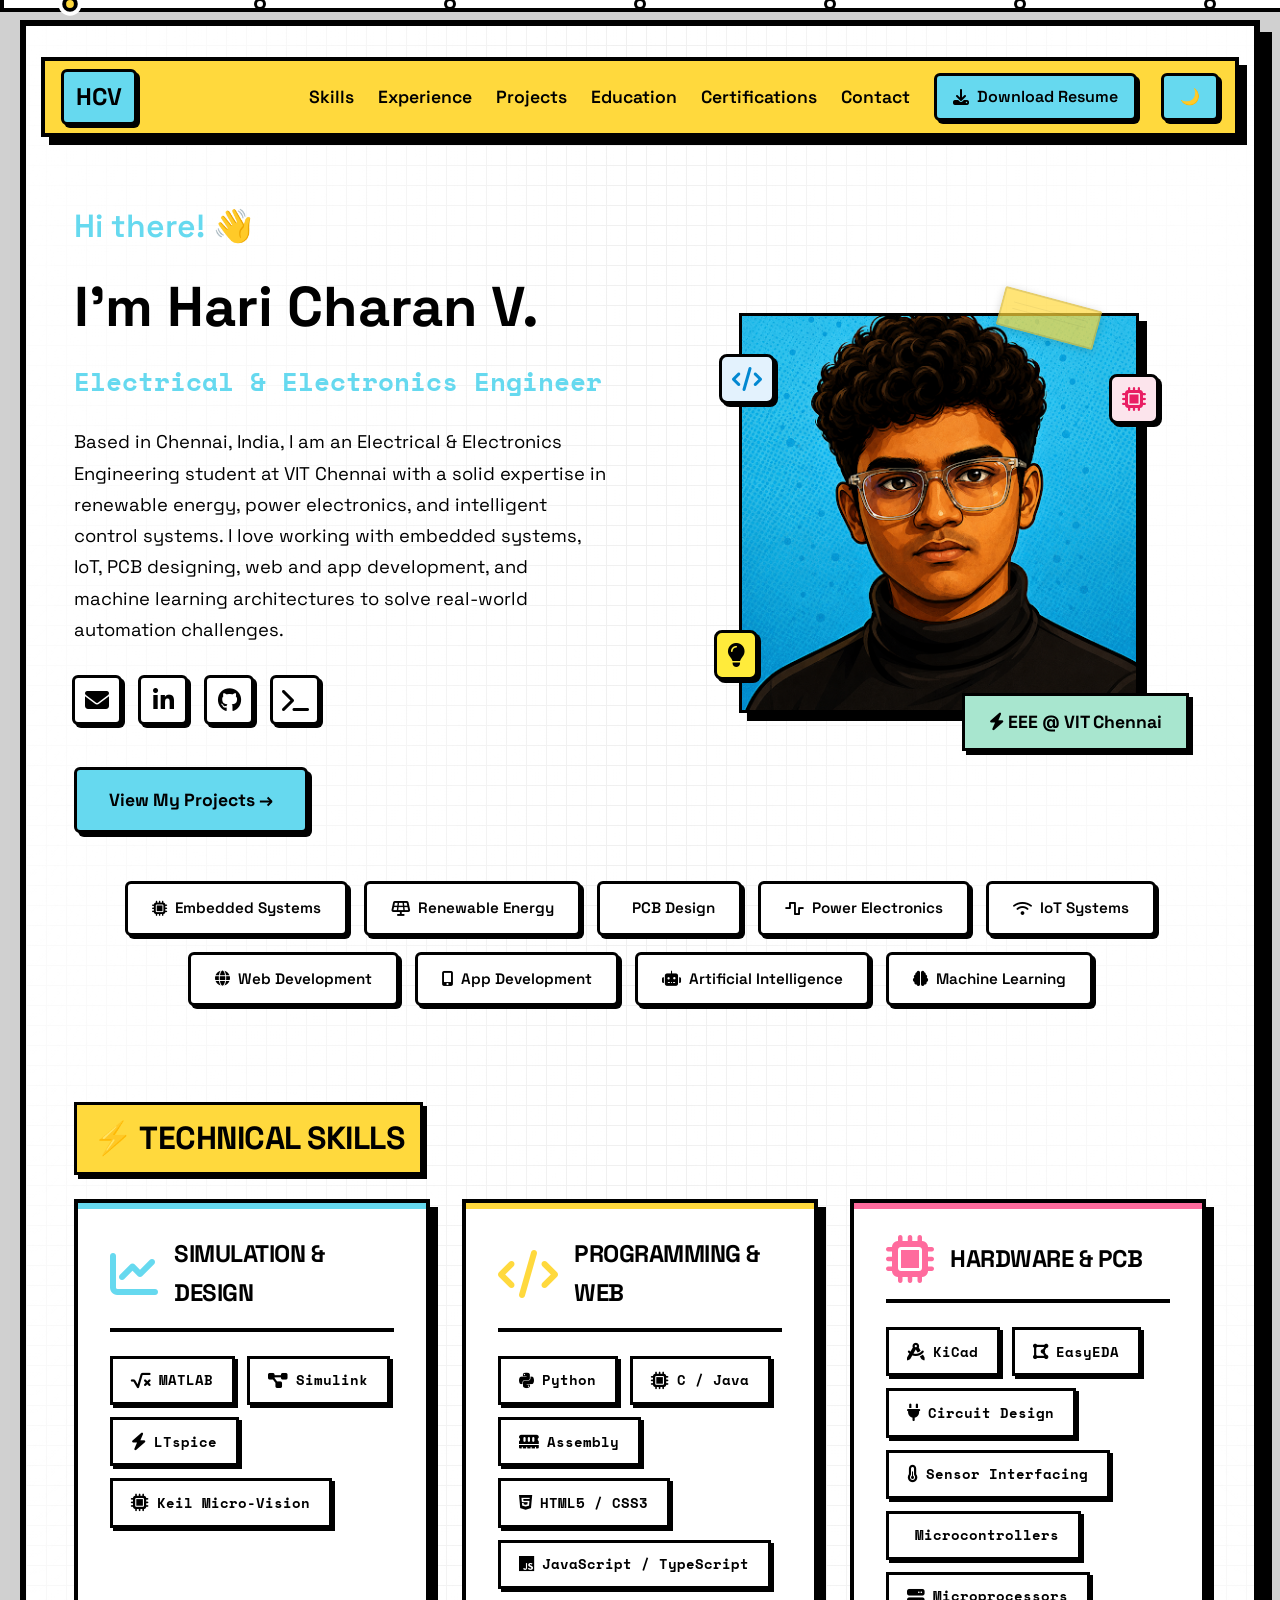
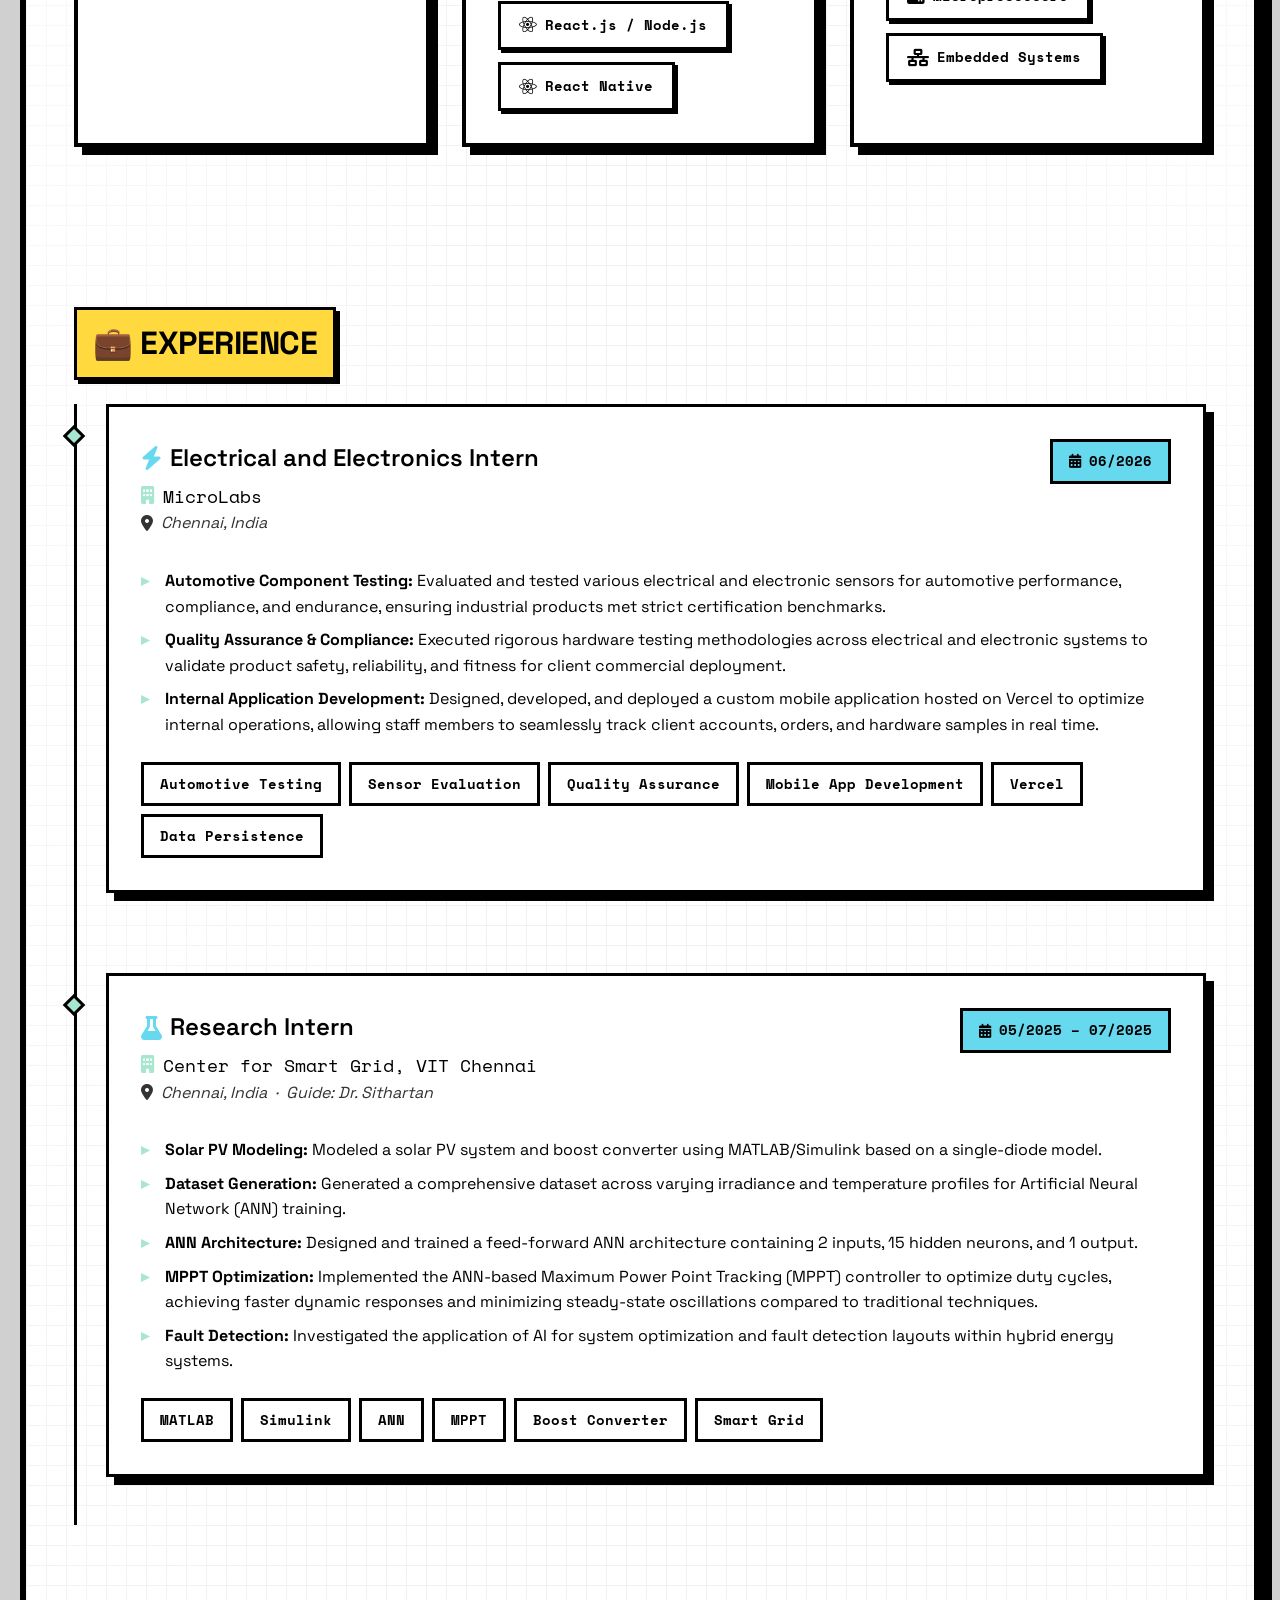
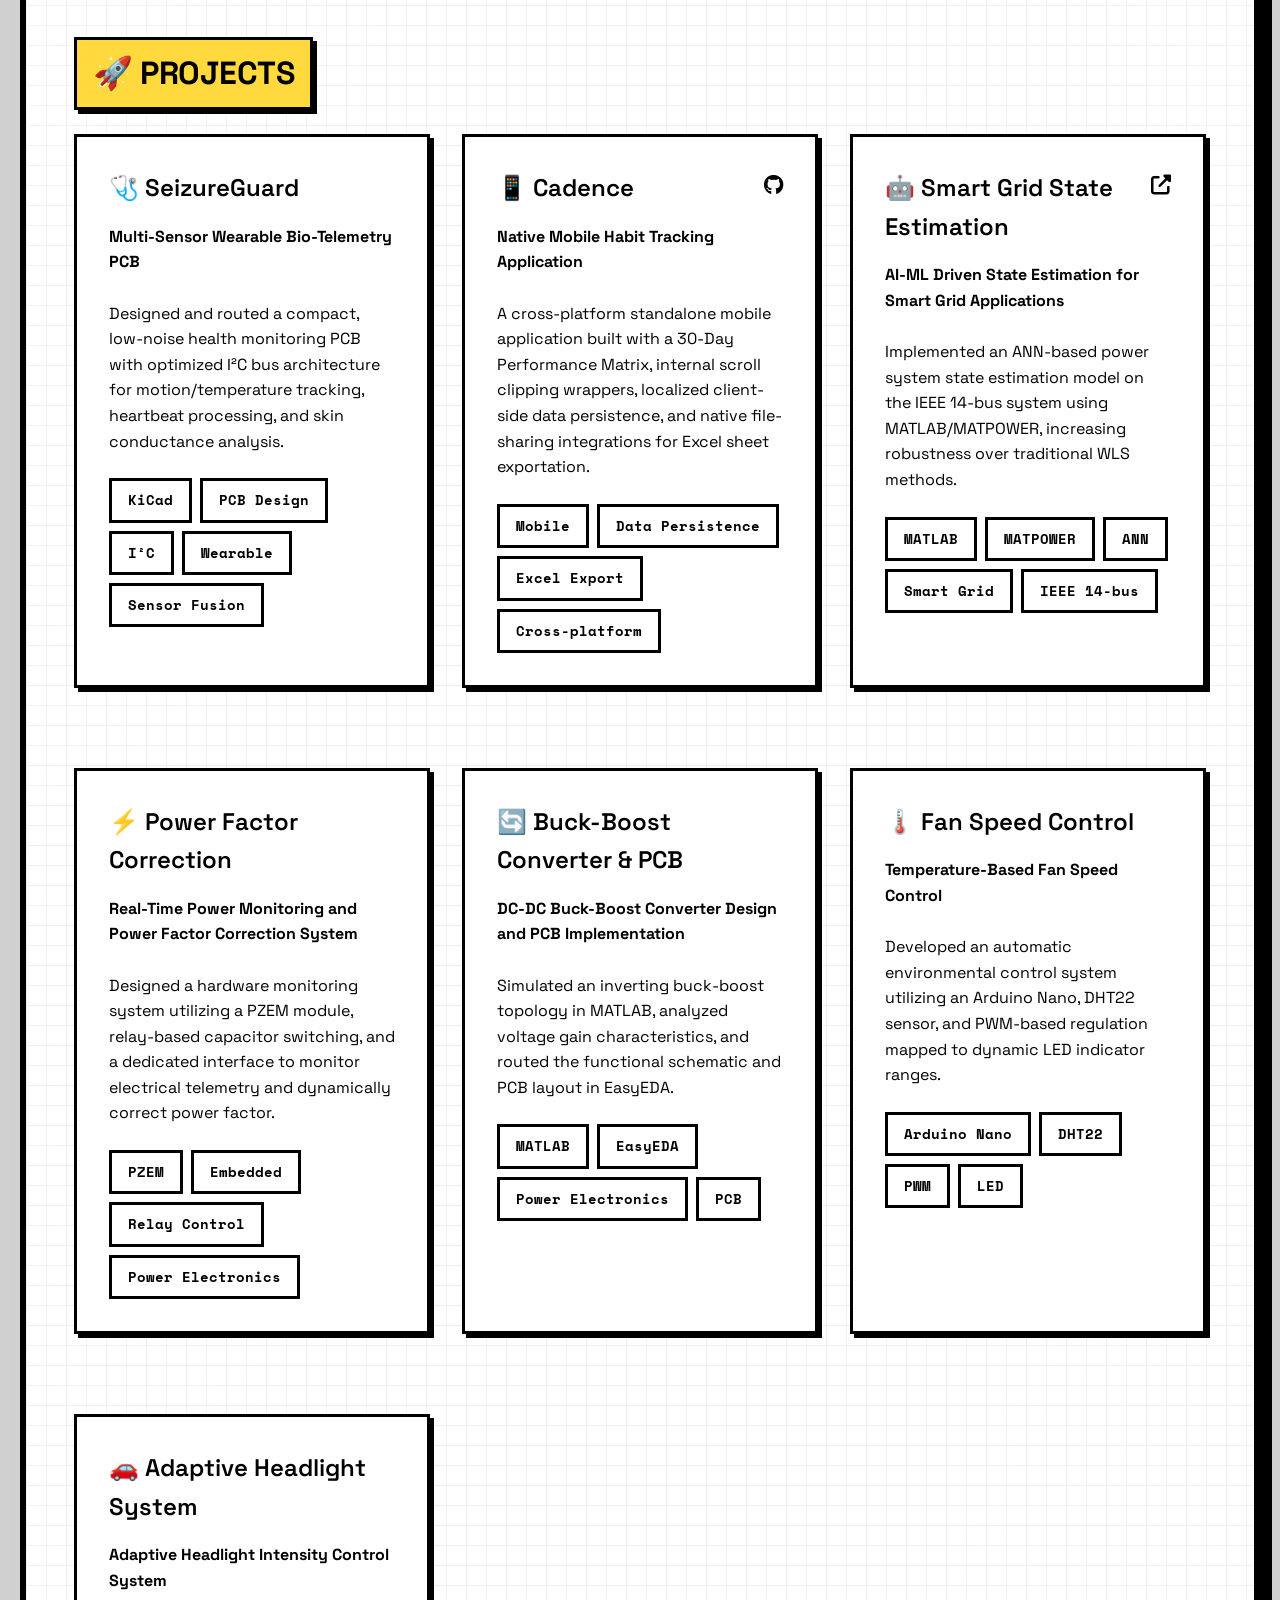
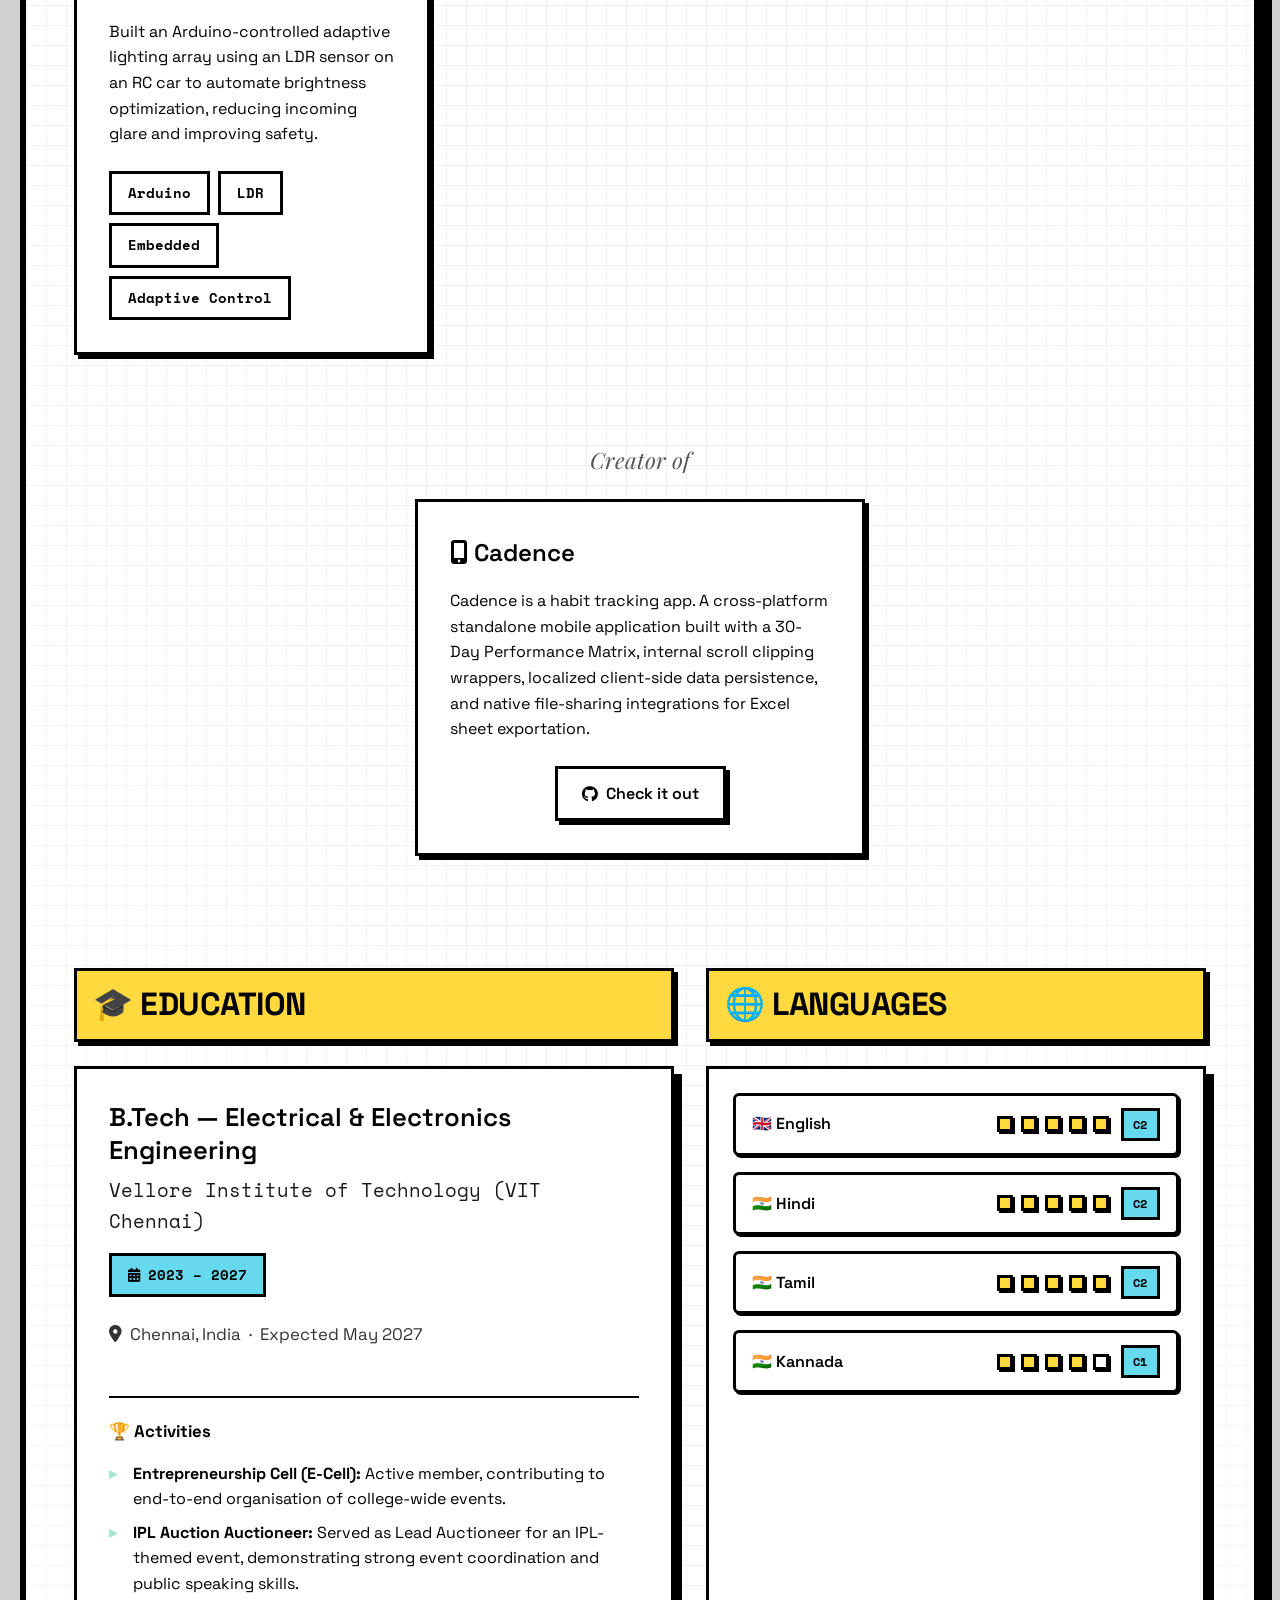
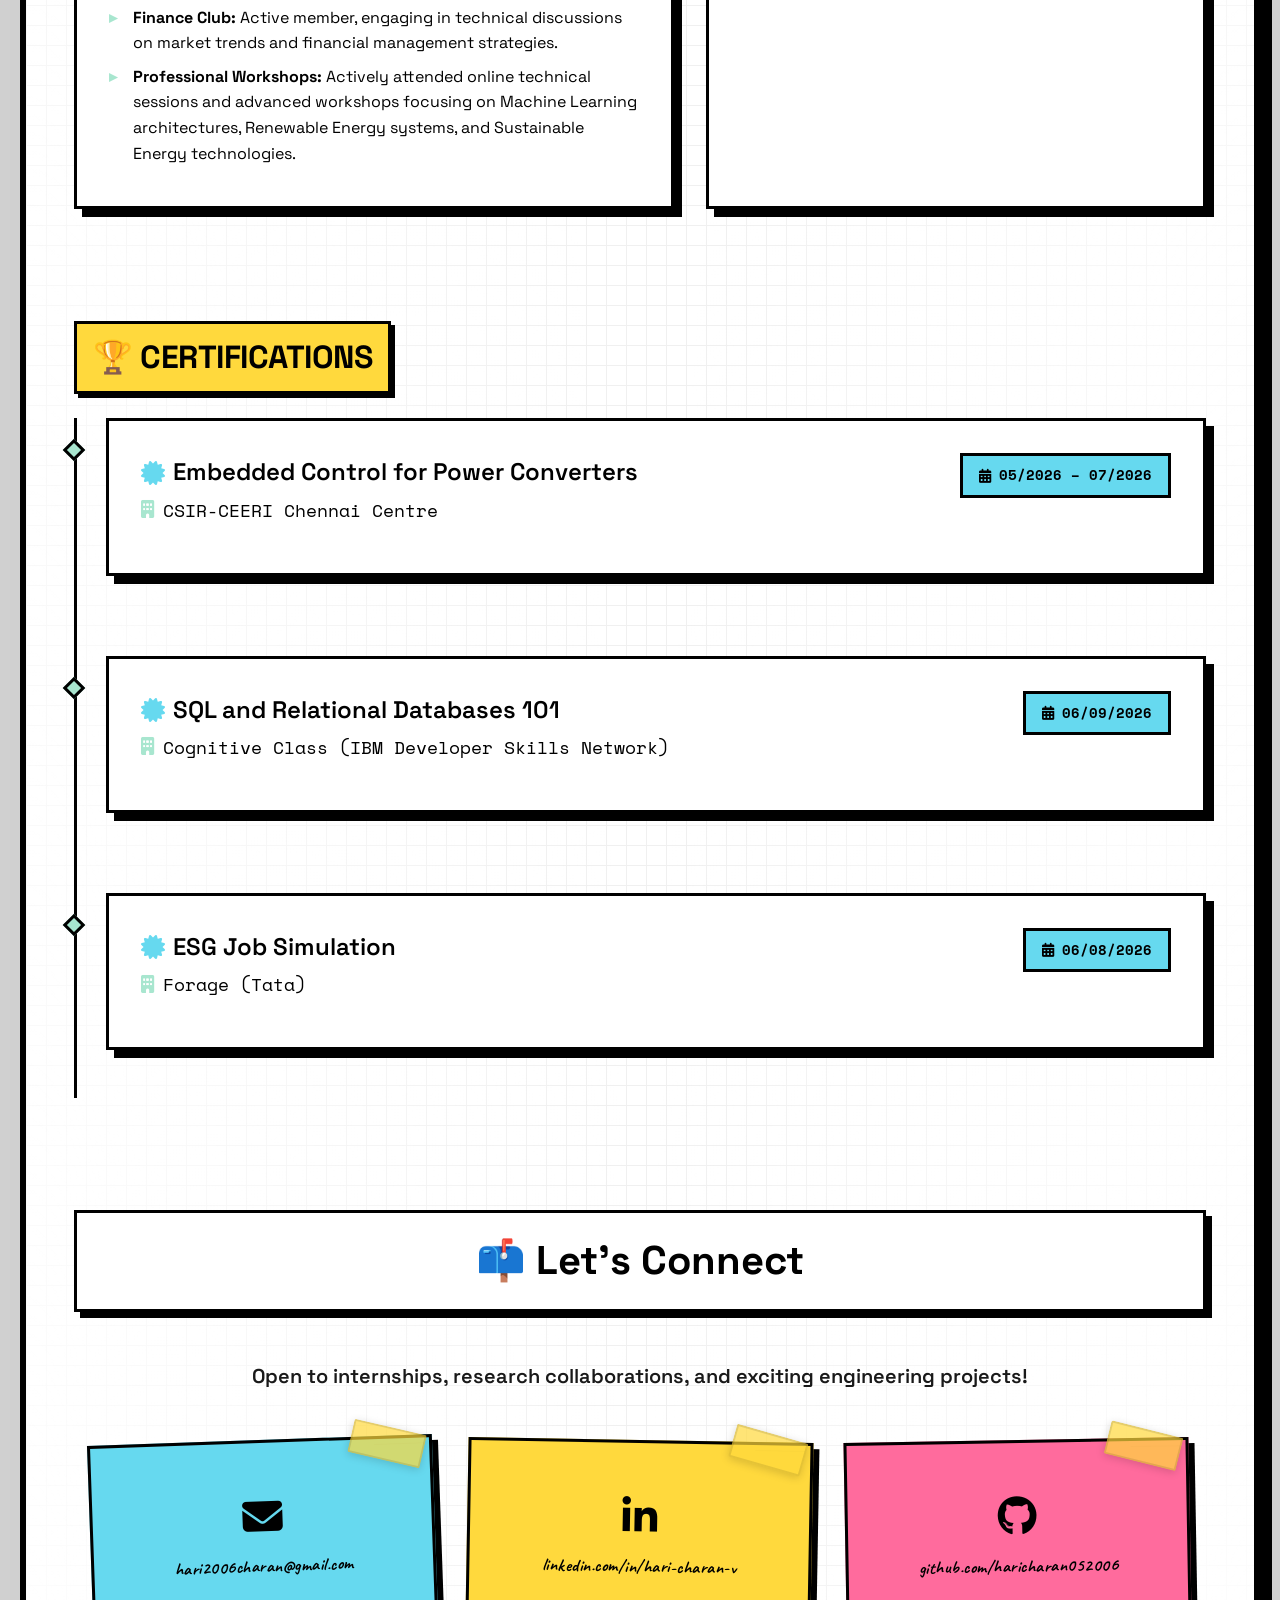
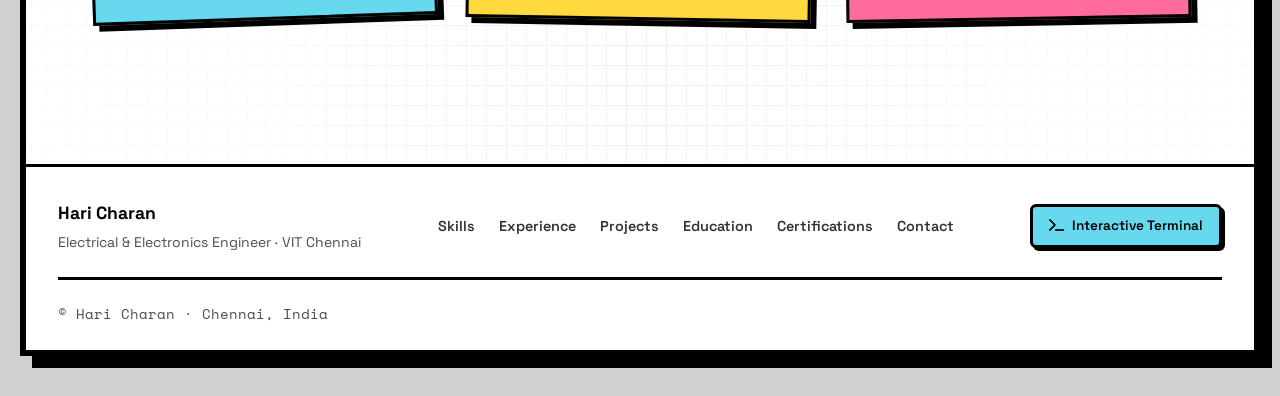
==== commit cbd844c2: "feat: update bio, projects, certifications, and fresh resume PDF" ====
--- a/index.html
+++ b/index.html
@@ -66,6 +66,9 @@
       <div class="checkpoint" data-section="education">
         <div class="checkpoint-dot"></div>
       </div>
+      <div class="checkpoint" data-section="certifications">
+        <div class="checkpoint-dot"></div>
+      </div>
       <div class="checkpoint" data-section="contact">
         <div class="checkpoint-dot"></div>
       </div>
@@ -86,6 +89,7 @@
           <a href="#experience" class="nav-link">Experience</a>
           <a href="#projects" class="nav-link">Projects</a>
           <a href="#education" class="nav-link">Education</a>
+          <a href="#certifications" class="nav-link">Certifications</a>
           <a href="#contact" class="nav-link">Contact</a>
           <a href="Hari_Charan_Resume.pdf" download="Hari_Charan_Resume.pdf" class="neo-btn resume-download-btn"><i
               class="fa-solid fa-download"></i> Download Resume</a>
@@ -112,8 +116,8 @@
             Based in Chennai, India, I am an Electrical &amp; Electronics Engineering student at VIT Chennai with a
             solid
             expertise in renewable energy, power electronics, and intelligent control systems. I love working with
-            embedded systems, IoT, PCB designing, and machine learning architectures to solve real-world automation
-            challenges.
+            embedded systems, IoT, PCB designing, web and app development, and machine learning architectures to
+            solve real-world automation challenges.
           </p>
 
           <!-- Social Buttons -->
@@ -165,14 +169,13 @@
       <div class="tech-badges">
         <div class="tech-badge"><i class="fas fa-microchip"></i> Embedded Systems</div>
         <div class="tech-badge"><i class="fas fa-solar-panel"></i> Renewable Energy</div>
-        <div class="tech-badge"><i class="fas fa-brain"></i> Machine Learning</div>
         <div class="tech-badge"><i class="fas fa-circuit-board"></i> PCB Design</div>
         <div class="tech-badge"><i class="fas fa-wave-square"></i> Power Electronics</div>
         <div class="tech-badge"><i class="fas fa-wifi"></i> IoT Systems</div>
-        <div class="tech-badge"><i class="fab fa-react"></i> React Native</div>
-        <div class="tech-badge"><i class="fab fa-react"></i> React.js</div>
-        <div class="tech-badge"><i class="fab fa-js"></i> TypeScript</div>
-        <div class="tech-badge"><i class="fab fa-node-js"></i> Node.js</div>
+        <div class="tech-badge"><i class="fas fa-globe"></i> Web Development</div>
+        <div class="tech-badge"><i class="fas fa-mobile-alt"></i> App Development</div>
+        <div class="tech-badge"><i class="fas fa-robot"></i> Artificial Intelligence</div>
+        <div class="tech-badge"><i class="fas fa-brain"></i> Machine Learning</div>
       </div>
     </section>
 
@@ -245,6 +248,62 @@
         <h2 class="section-title">💼 Experience</h2>
 
         <div class="timeline">
+
+          <!-- Electrical and Electronics Internship -->
+          <div class="timeline-item section fade-in">
+            <div class="timeline-marker"></div>
+            <div class="card timeline-content">
+              <div class="job-header">
+                <div>
+                  <div class="job-title">
+                    <i class="fas fa-bolt"></i>
+                    Electrical and Electronics Intern
+                  </div>
+                  <div class="company">
+                    <i class="fas fa-building"></i>
+                    MicroLabs
+                  </div>
+                  <div class="job-desc">
+                    <i class="fas fa-map-marker-alt"></i>
+                    Chennai, India
+                  </div>
+                </div>
+                <div>
+                  <span class="badge">
+                    <i class="fas fa-calendar-alt"></i>
+                    06/2026
+                  </span>
+                </div>
+              </div>
+
+              <ul class="job-list">
+                <li>
+                  <strong>Automotive Component Testing:</strong> Evaluated and tested various electrical and
+                  electronic sensors for automotive performance, compliance, and endurance, ensuring industrial
+                  products met strict certification benchmarks.
+                </li>
+                <li>
+                  <strong>Quality Assurance &amp; Compliance:</strong> Executed rigorous hardware testing methodologies
+                  across electrical and electronic systems to validate product safety, reliability, and fitness for
+                  client commercial deployment.
+                </li>
+                <li>
+                  <strong>Internal Application Development:</strong> Designed, developed, and deployed a custom
+                  mobile application hosted on Vercel to optimize internal operations, allowing staff members to
+                  seamlessly track client accounts, orders, and hardware samples in real time.
+                </li>
+              </ul>
+
+              <div class="tech-tags" style="margin-top:1.5rem;">
+                <span class="tag">Automotive Testing</span>
+                <span class="tag">Sensor Evaluation</span>
+                <span class="tag">Quality Assurance</span>
+                <span class="tag">Mobile App Development</span>
+                <span class="tag">Vercel</span>
+                <span class="tag">Data Persistence</span>
+              </div>
+            </div>
+          </div>
 
           <!-- Research Internship -->
           <div class="timeline-item section fade-in">
@@ -407,24 +466,6 @@
             </div>
           </div>
 
-          <!-- Project 5: PID Motor Control -->
-          <div class="project-card section fade-in">
-            <div class="project-header">
-              <h3 class="project-title">🦗 GOA-PID Motor Control</h3>
-            </div>
-            <p class="project-desc">
-              <strong>Optimization of PID Controller Parameters for Enhanced Motor Control</strong><br><br>
-              Optimized PID gains using the Grasshopper Optimization Algorithm (GOA) to achieve faster transient
-              responses and minimize overshoot in MATLAB/Simulink.
-            </p>
-            <div class="tech-tags">
-              <span class="tag">PID</span>
-              <span class="tag">GOA</span>
-              <span class="tag">MATLAB/Simulink</span>
-              <span class="tag">Motor Control</span>
-            </div>
-          </div>
-
           <!-- Project 6: Buck-Boost Converter -->
           <div class="project-card section fade-in">
             <div class="project-header">
@@ -628,6 +669,94 @@
     </div>
 
     <!-- ═══════════════════════════════════════════
+         CERTIFICATIONS SECTION
+    ═══════════════════════════════════════════ -->
+    <div class="container" id="certifications">
+      <div class="section">
+        <h2 class="section-title">🏆 Certifications</h2>
+
+        <div class="timeline">
+
+          <!-- Certification 1: CSIR-CEERI -->
+          <div class="timeline-item section fade-in">
+            <div class="timeline-marker"></div>
+            <div class="card timeline-content">
+              <div class="job-header">
+                <div>
+                  <div class="job-title">
+                    <i class="fas fa-certificate"></i>
+                    Embedded Control for Power Converters
+                  </div>
+                  <div class="company">
+                    <i class="fas fa-building"></i>
+                    CSIR-CEERI Chennai Centre
+                  </div>
+                </div>
+                <div>
+                  <span class="badge">
+                    <i class="fas fa-calendar-alt"></i>
+                    05/2026 – 07/2026
+                  </span>
+                </div>
+              </div>
+            </div>
+          </div>
+
+          <!-- Certification 2: Cognitive Class -->
+          <div class="timeline-item section fade-in">
+            <div class="timeline-marker"></div>
+            <div class="card timeline-content">
+              <div class="job-header">
+                <div>
+                  <div class="job-title">
+                    <i class="fas fa-certificate"></i>
+                    SQL and Relational Databases 101
+                  </div>
+                  <div class="company">
+                    <i class="fas fa-building"></i>
+                    Cognitive Class (IBM Developer Skills Network)
+                  </div>
+                </div>
+                <div>
+                  <span class="badge">
+                    <i class="fas fa-calendar-alt"></i>
+                    06/09/2026
+                  </span>
+                </div>
+              </div>
+            </div>
+          </div>
+
+          <!-- Certification 3: Forage (Tata) -->
+          <div class="timeline-item section fade-in">
+            <div class="timeline-marker"></div>
+            <div class="card timeline-content">
+              <div class="job-header">
+                <div>
+                  <div class="job-title">
+                    <i class="fas fa-certificate"></i>
+                    ESG Job Simulation
+                  </div>
+                  <div class="company">
+                    <i class="fas fa-building"></i>
+                    Forage (Tata)
+                  </div>
+                </div>
+                <div>
+                  <span class="badge">
+                    <i class="fas fa-calendar-alt"></i>
+                    06/08/2026
+                  </span>
+                </div>
+              </div>
+            </div>
+          </div>
+
+        </div>
+      </div>
+    </div>
+
+    <!-- ═══════════════════════════════════════════
          CONTACT SECTION
     ═══════════════════════════════════════════ -->
     <div class="container" id="contact">
@@ -671,6 +800,7 @@
             <a href="#experience">Experience</a>
             <a href="#projects">Projects</a>
             <a href="#education">Education</a>
+            <a href="#certifications">Certifications</a>
             <a href="#contact">Contact</a>
           </nav>
           <a href="terminal.html" class="footer-terminal-link-compact">
@@ -758,7 +888,7 @@
 
       // Progress checkpoint activation
       const checkpoints = document.querySelectorAll('.checkpoint');
-      const sectionIds = ['hero', 'skills', 'experience', 'projects', 'education', 'contact'];
+      const sectionIds = ['hero', 'skills', 'experience', 'projects', 'education', 'certifications', 'contact'];
       sectionIds.forEach((id, idx) => {
         const el = document.getElementById(id);
         if (el && window.scrollY >= el.offsetTop - 200) {
--- a/neo-styles.css
+++ b/neo-styles.css
@@ -229,7 +229,7 @@
   left: 0;
   width: 100%;
   height: 12px;
-  background: var(--white);
+  background: var(--bg);
   border-bottom: 4px solid var(--border);
   z-index: 10000;
 }
@@ -286,10 +286,6 @@
 
 .checkpoint-label {
   display: none;
-}
-
-body[data-theme="dark"] .progress-bar-container {
-  background: var(--bg);
 }
 
 body[data-theme="dark"] .checkpoint.active .checkpoint-dot {
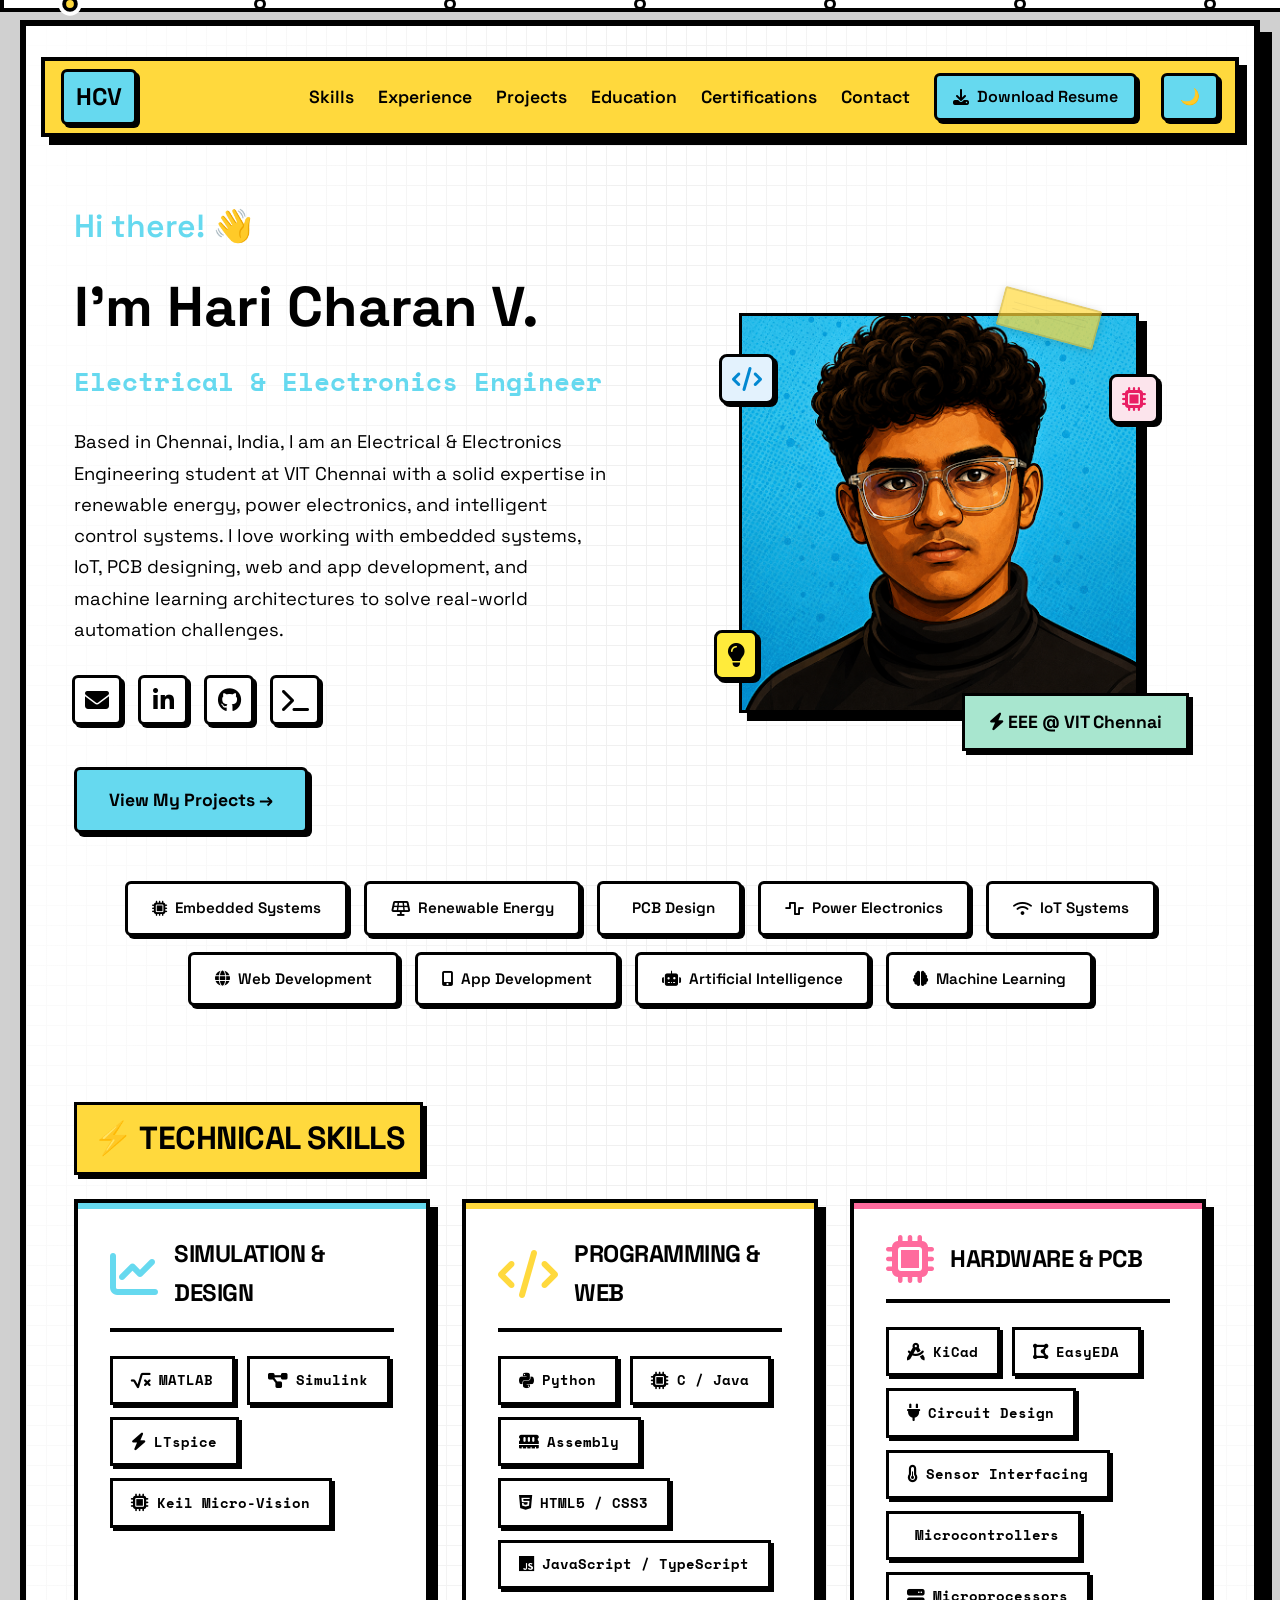
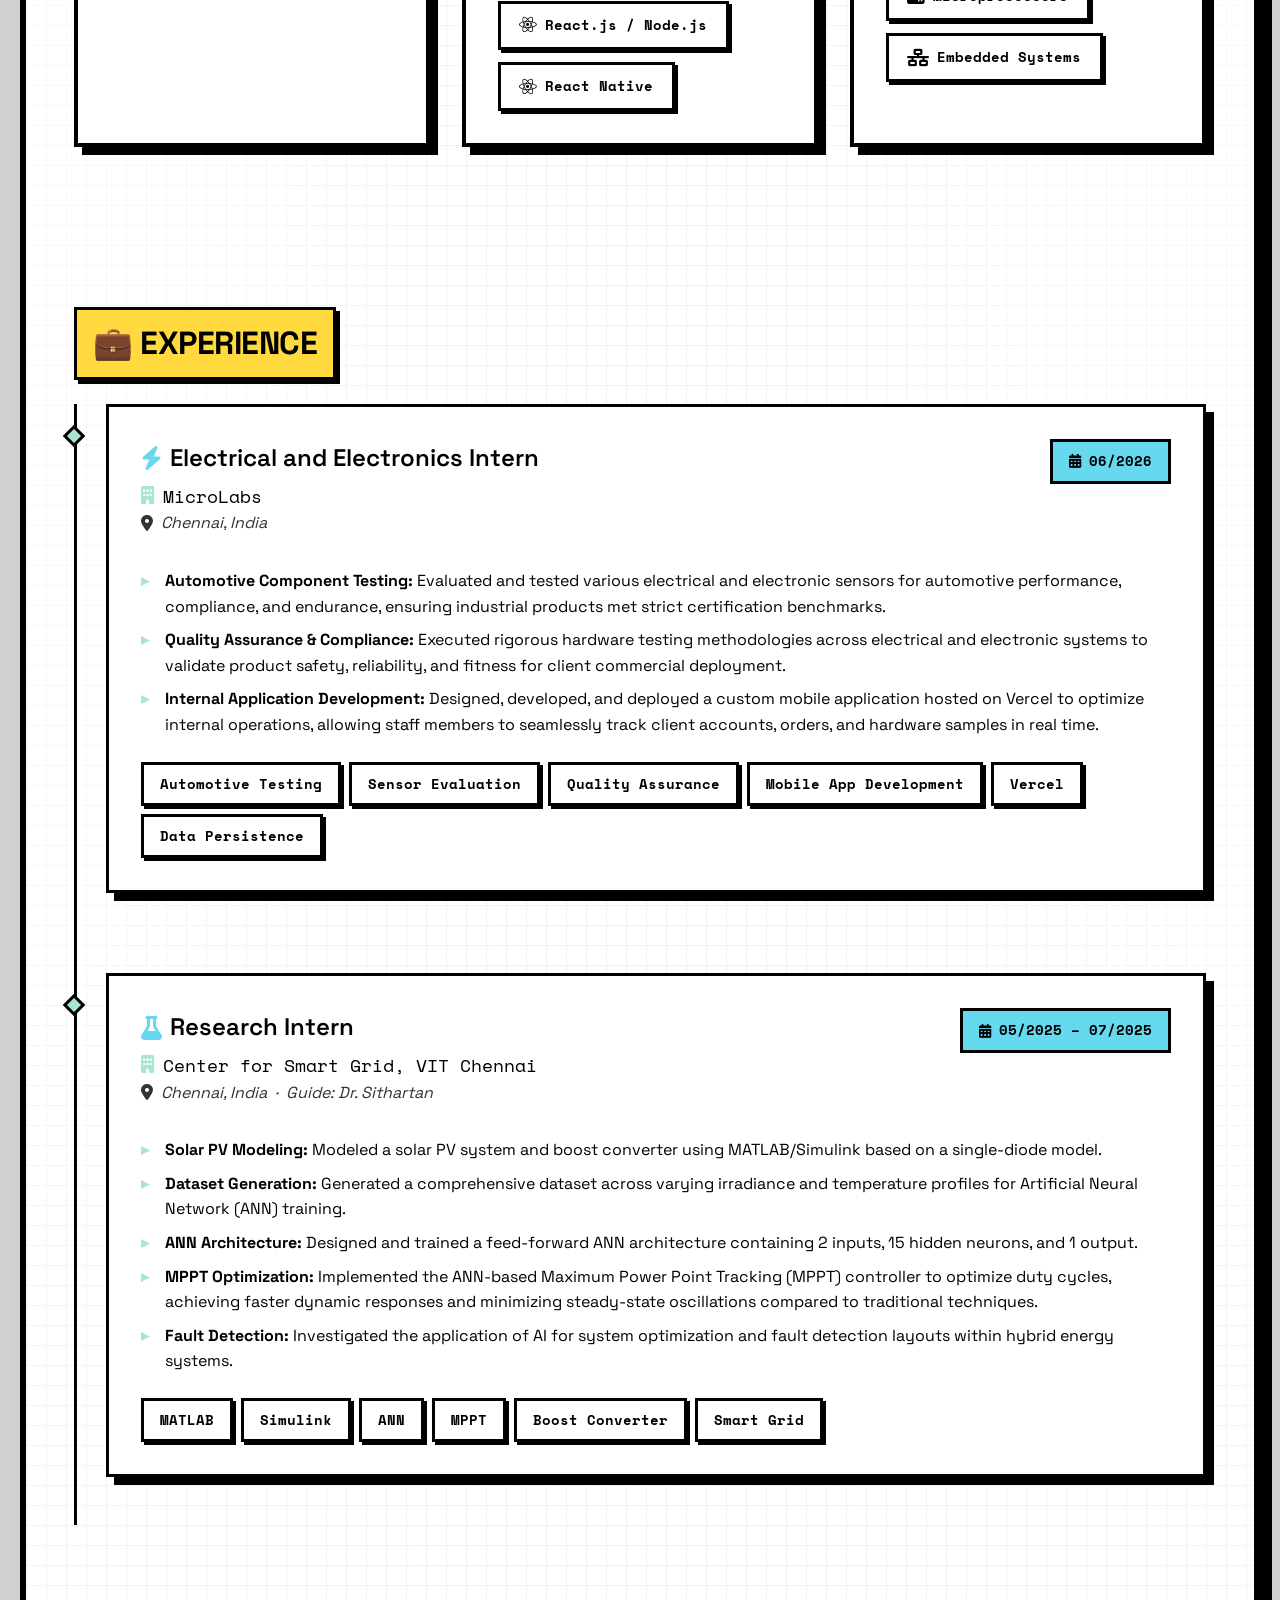
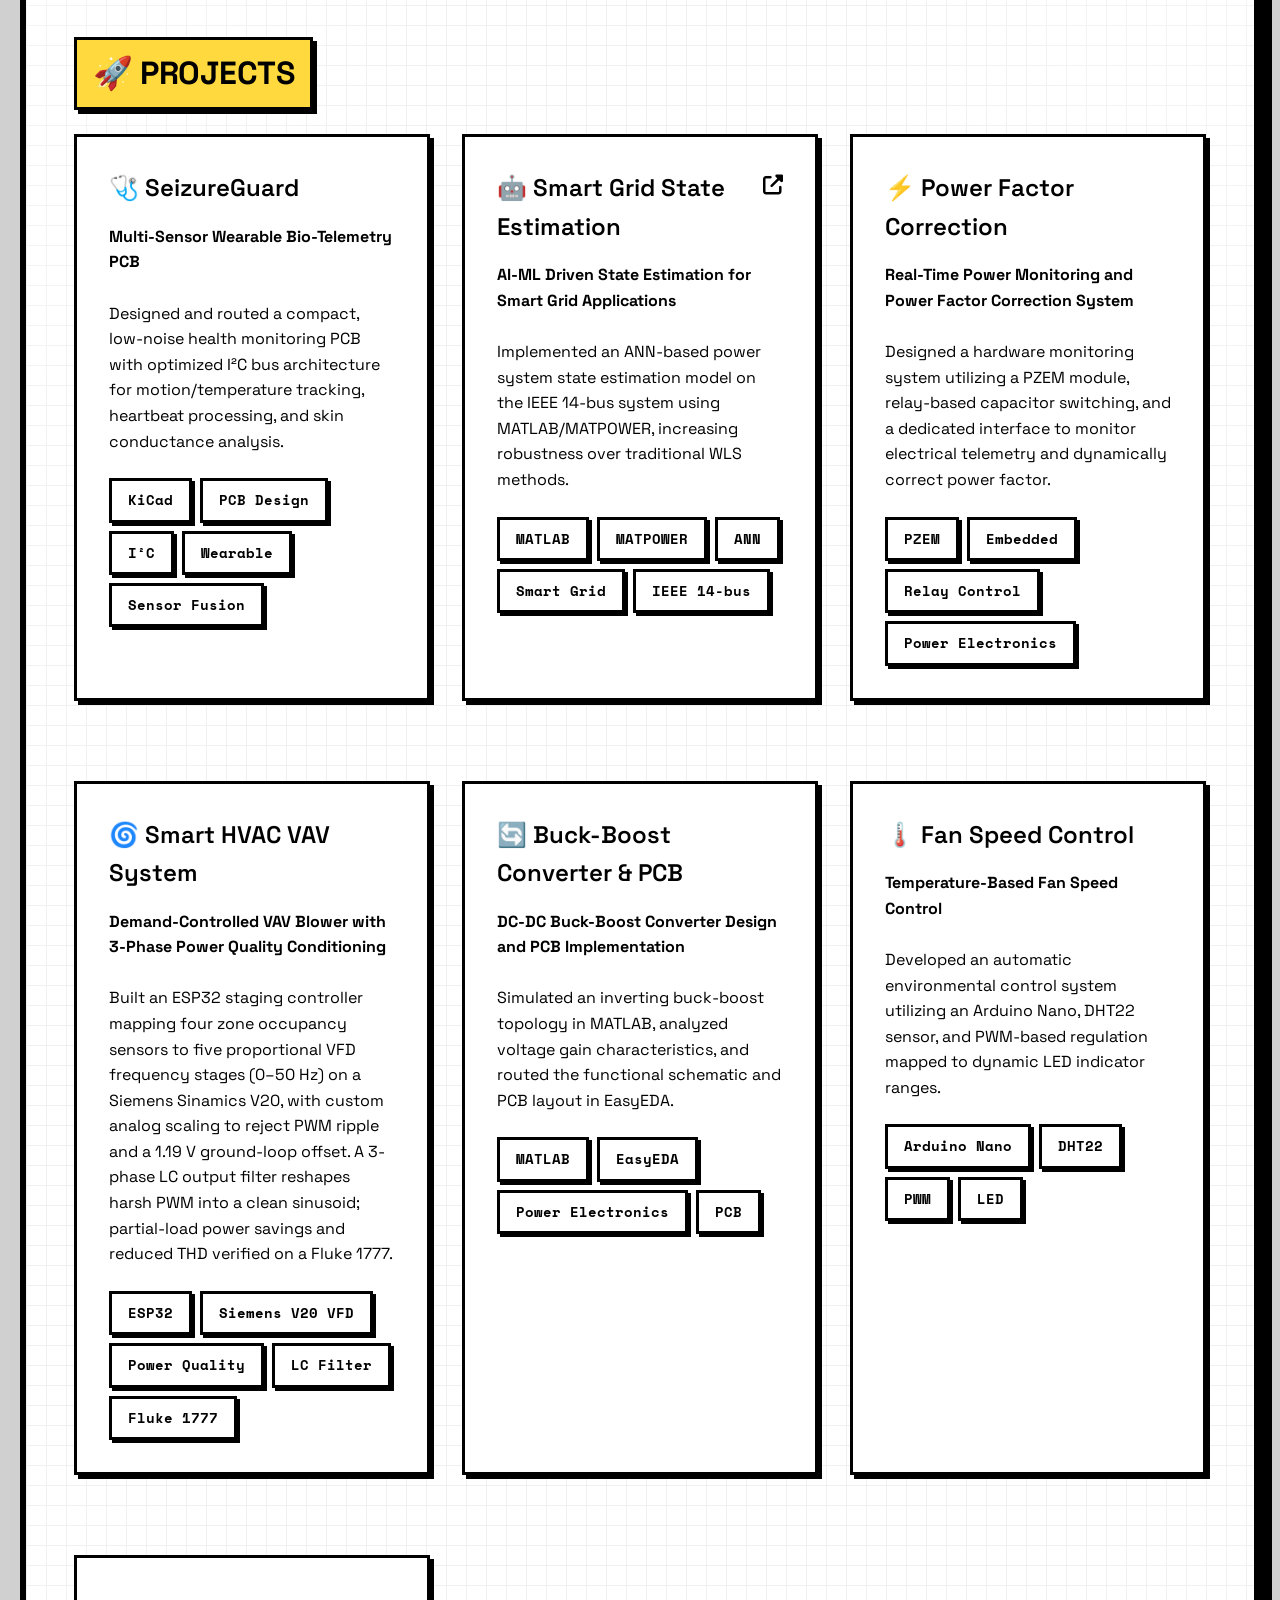
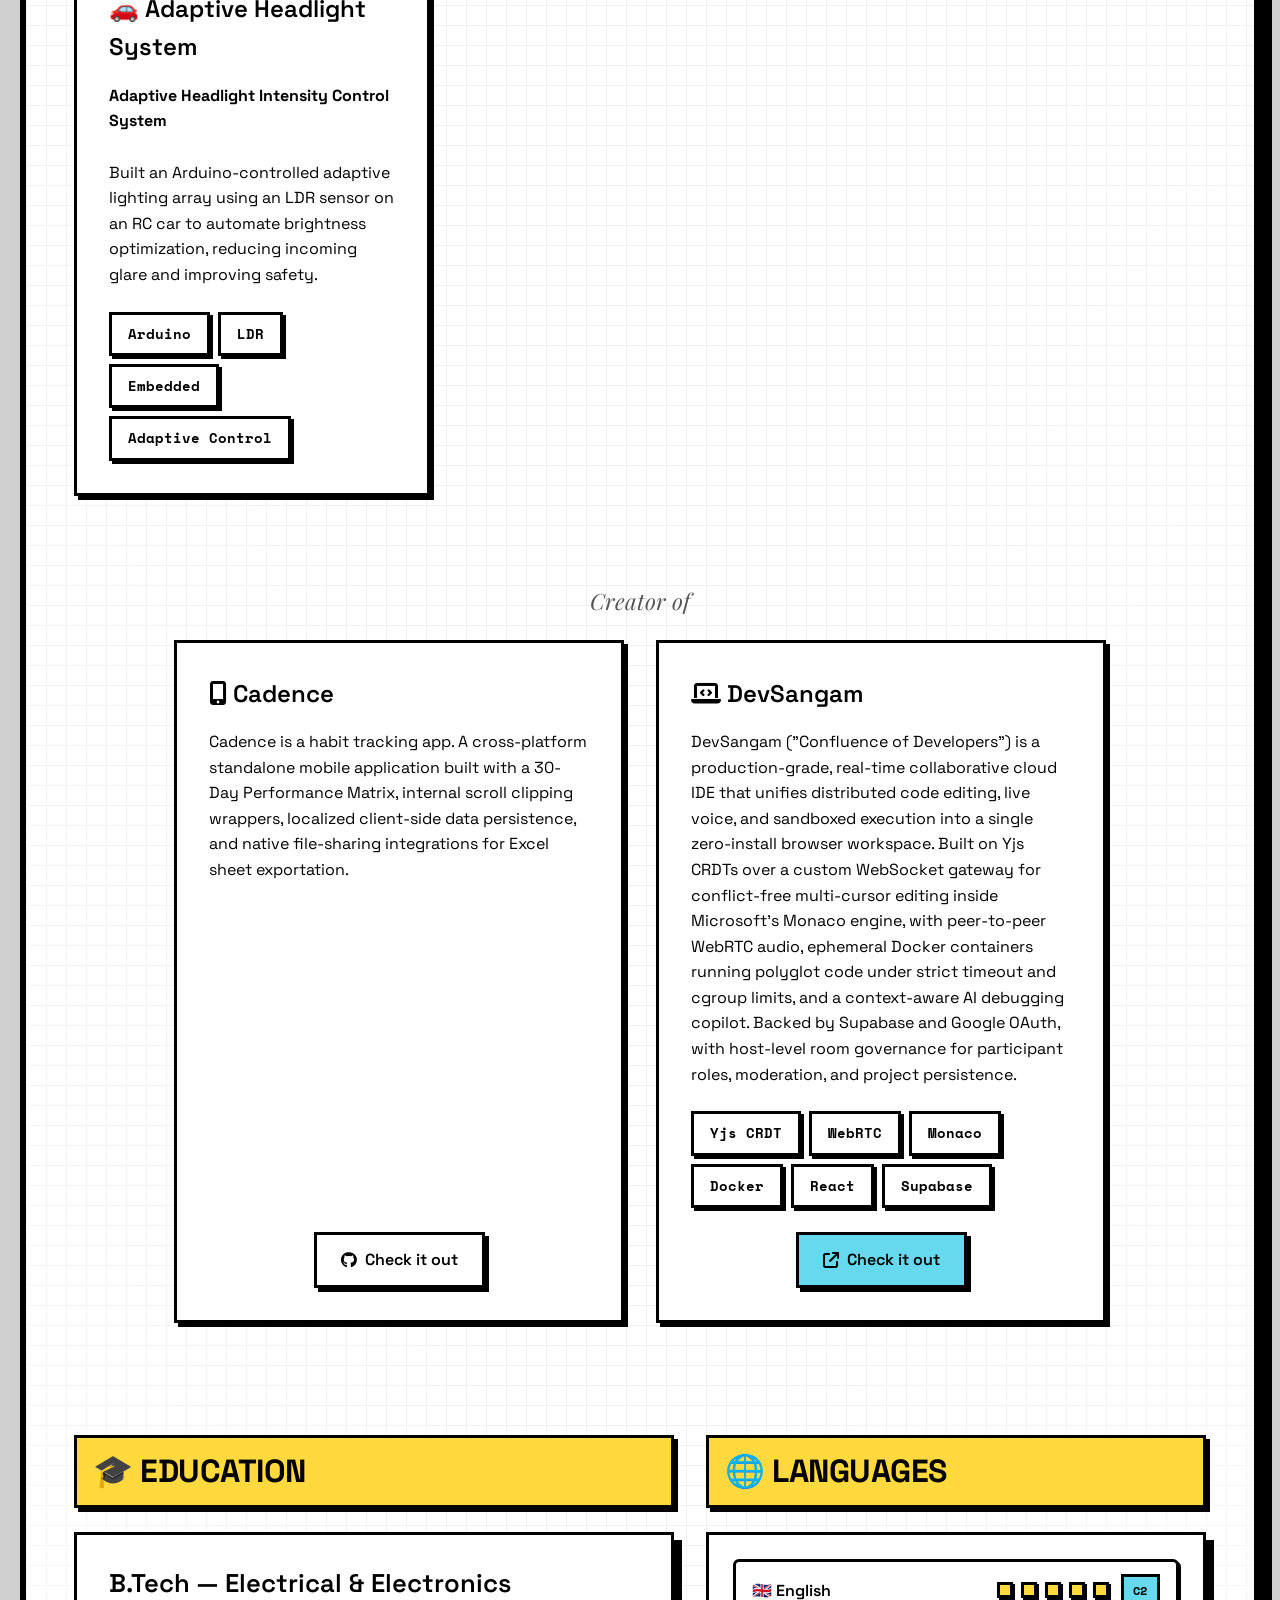
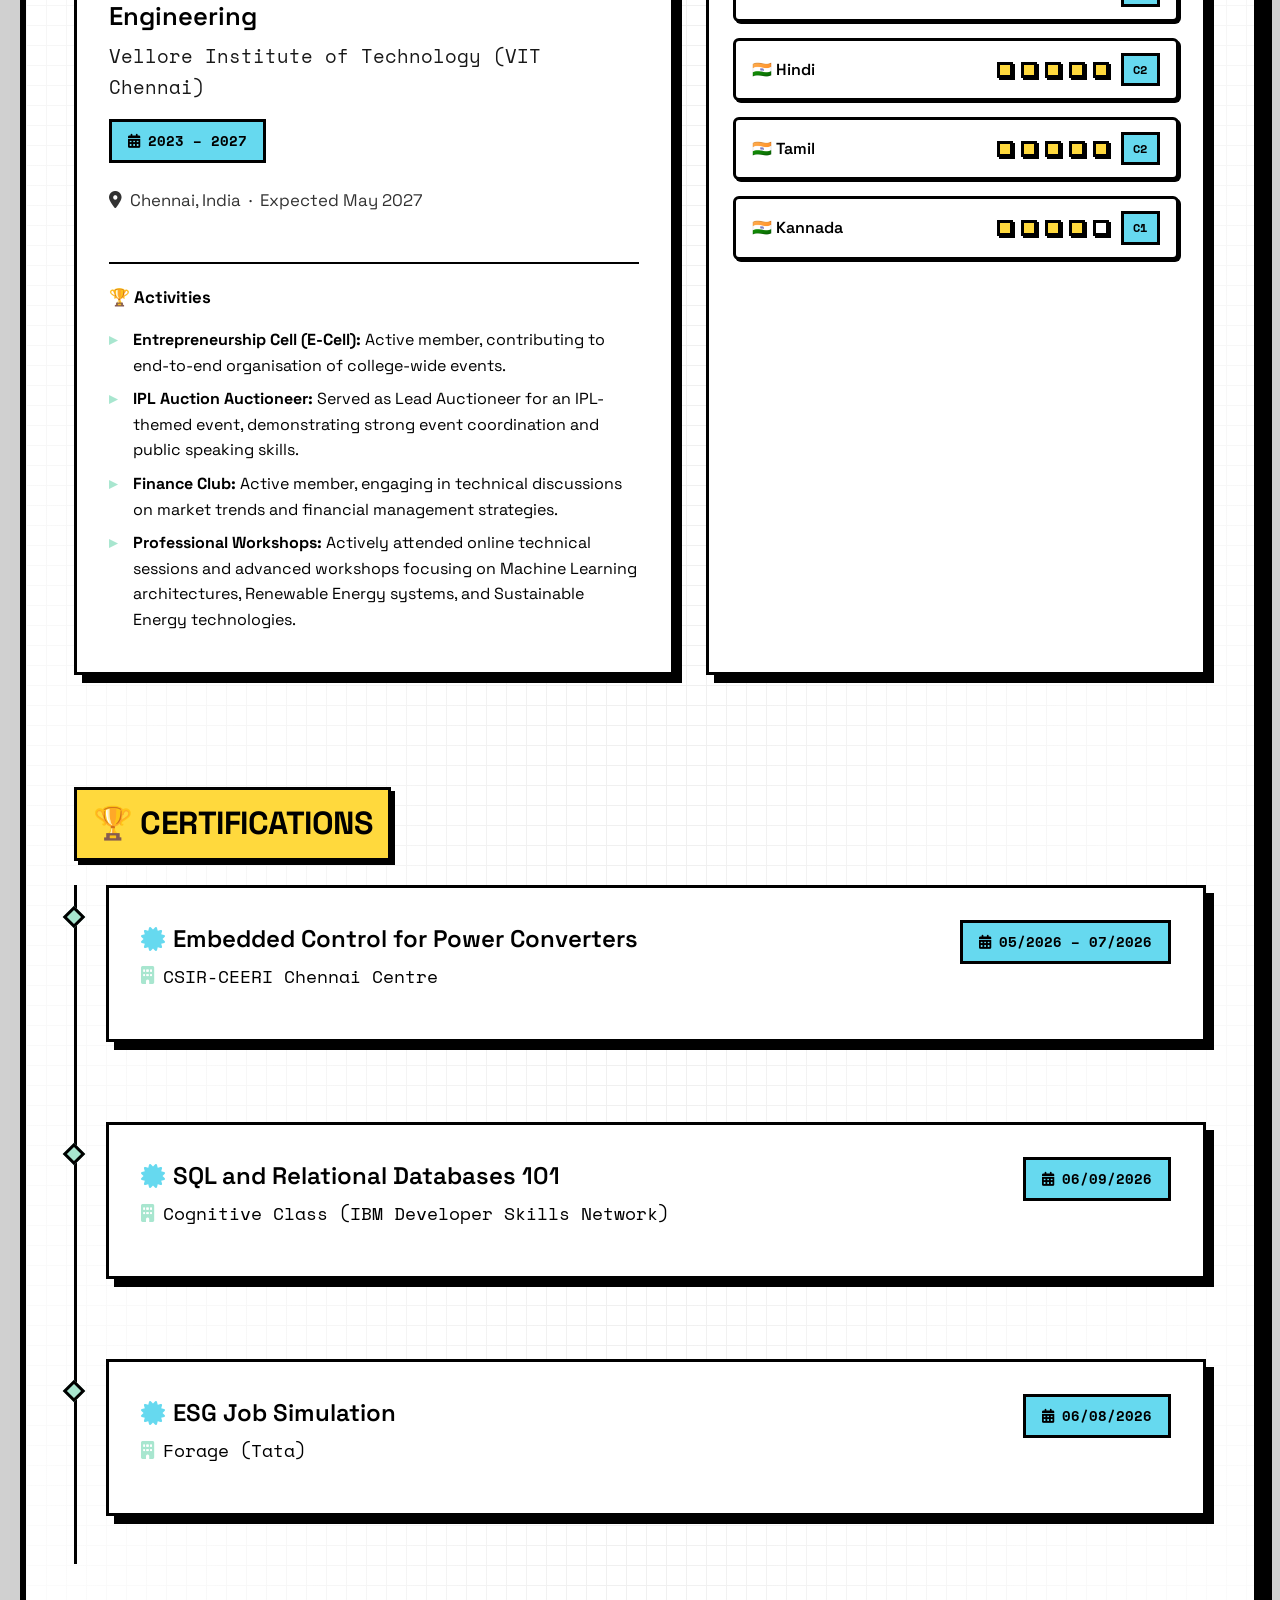
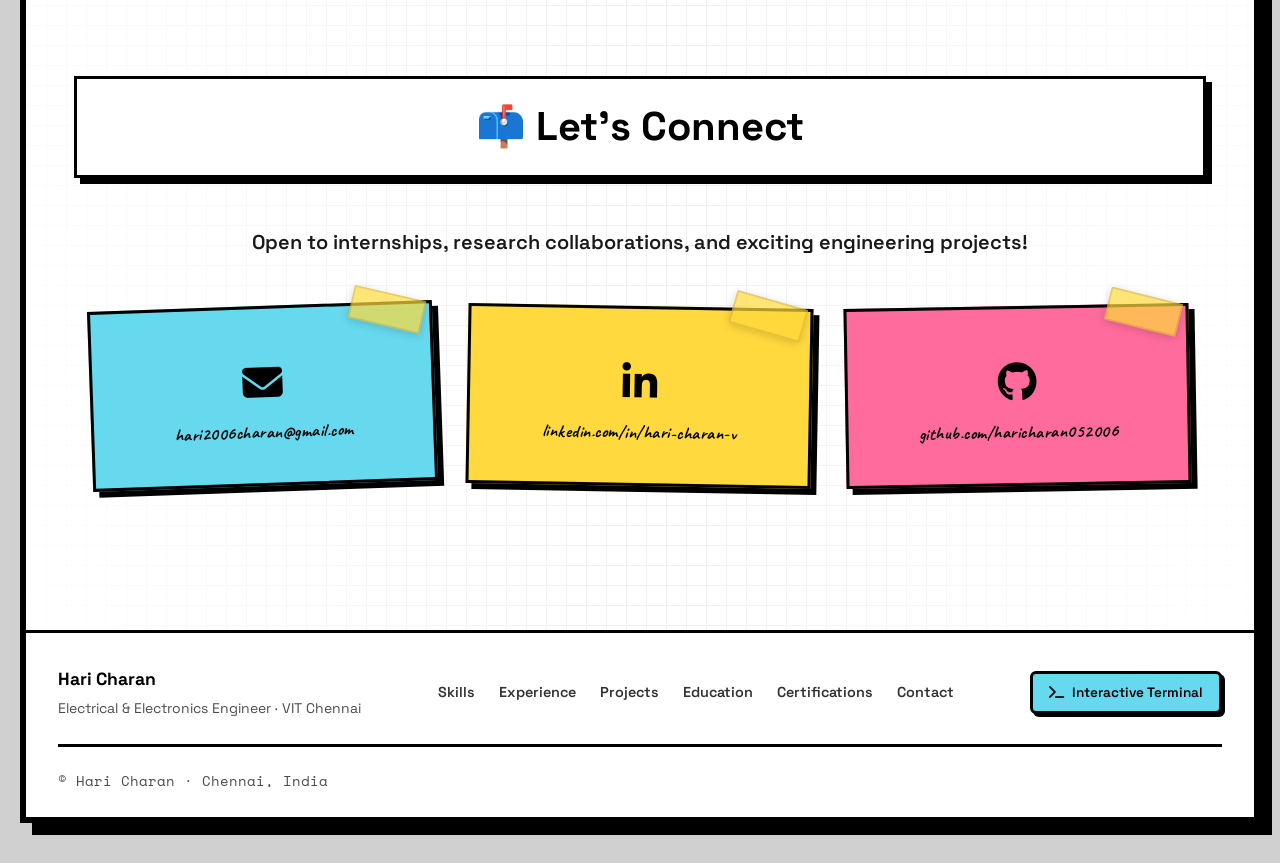
==== commit 756fdb4f: "feat: add DevSangam and HVAC VAV projects, dedupe Cadence Add DevSangam to the "Creator of" showcase" ====
--- a/index.html
+++ b/index.html
@@ -399,32 +399,7 @@
             </div>
           </div>
 
-          <!-- Project 2: Cadence -->
-          <div class="project-card section fade-in">
-            <div class="project-header">
-              <h3 class="project-title">📱 Cadence</h3>
-              <div class="project-links">
-                <a href="https://github.com/haricharan052006/Cadence" target="_blank" class="icon-link"
-                  title="GitHub Repository">
-                  <i class="fab fa-github"></i>
-                </a>
-              </div>
-            </div>
-            <p class="project-desc">
-              <strong>Native Mobile Habit Tracking Application</strong><br><br>
-              A cross-platform standalone mobile application built with a 30-Day Performance Matrix, internal scroll
-              clipping wrappers, localized client-side data persistence, and native file-sharing integrations for
-              Excel sheet exportation.
-            </p>
-            <div class="tech-tags">
-              <span class="tag">Mobile</span>
-              <span class="tag">Data Persistence</span>
-              <span class="tag">Excel Export</span>
-              <span class="tag">Cross-platform</span>
-            </div>
-          </div>
-
-          <!-- Project 3: Smart Grid State Estimation -->
+          <!-- Project 2: Smart Grid State Estimation -->
           <div class="project-card section fade-in">
             <div class="project-header">
               <h3 class="project-title">🤖 Smart Grid State Estimation</h3>
@@ -448,7 +423,7 @@
             </div>
           </div>
 
-          <!-- Project 4: Power Factor Correction -->
+          <!-- Project 3: Power Factor Correction -->
           <div class="project-card section fade-in">
             <div class="project-header">
               <h3 class="project-title">⚡ Power Factor Correction</h3>
@@ -466,7 +441,28 @@
             </div>
           </div>
 
-          <!-- Project 6: Buck-Boost Converter -->
+          <!-- Project 4: Smart HVAC VAV System -->
+          <div class="project-card section fade-in">
+            <div class="project-header">
+              <h3 class="project-title">🌀 Smart HVAC VAV System</h3>
+            </div>
+            <p class="project-desc">
+              <strong>Demand-Controlled VAV Blower with 3-Phase Power Quality Conditioning</strong><br><br>
+              Built an ESP32 staging controller mapping four zone occupancy sensors to five proportional VFD
+              frequency stages (0–50 Hz) on a Siemens Sinamics V20, with custom analog scaling to reject PWM
+              ripple and a 1.19 V ground-loop offset. A 3-phase LC output filter reshapes harsh PWM into a clean
+              sinusoid; partial-load power savings and reduced THD verified on a Fluke 1777.
+            </p>
+            <div class="tech-tags">
+              <span class="tag">ESP32</span>
+              <span class="tag">Siemens V20 VFD</span>
+              <span class="tag">Power Quality</span>
+              <span class="tag">LC Filter</span>
+              <span class="tag">Fluke 1777</span>
+            </div>
+          </div>
+
+          <!-- Project 5: Buck-Boost Converter -->
           <div class="project-card section fade-in">
             <div class="project-header">
               <h3 class="project-title">🔄 Buck-Boost Converter &amp; PCB</h3>
@@ -484,7 +480,7 @@
             </div>
           </div>
 
-          <!-- Project 7: Fan Speed Control -->
+          <!-- Project 6: Fan Speed Control -->
           <div class="project-card section fade-in">
             <div class="project-header">
               <h3 class="project-title">🌡️ Fan Speed Control</h3>
@@ -502,7 +498,7 @@
             </div>
           </div>
 
-          <!-- Project 8: Adaptive Headlights -->
+          <!-- Project 7: Adaptive Headlights -->
           <div class="project-card section fade-in">
             <div class="project-header">
               <h3 class="project-title">🚗 Adaptive Headlight System</h3>
@@ -525,7 +521,7 @@
         <div class="creator-section section fade-in" style="text-align: center; margin: 40px 0;">
           <p class="creator-of-label">Creator of</p>
 
-          <div style="display: flex; justify-content: center; padding: 0 20px;">
+          <div class="creator-cards-row">
 
             <div class="project-card creator-project-card">
               <div class="project-header">
@@ -541,6 +537,36 @@
               <div style="text-align: center;">
                 <a href="https://github.com/haricharan052006/Cadence" target="_blank" class="btn btn-secondary">
                   <i class="fa-brands fa-github"></i> Check it out
+                </a>
+              </div>
+            </div>
+
+            <div class="project-card creator-project-card">
+              <div class="project-header">
+                <h3 class="project-title">
+                  <i class="fa-solid fa-laptop-code"></i> DevSangam
+                </h3>
+              </div>
+              <p class="project-desc">
+                DevSangam ("Confluence of Developers") is a production-grade, real-time collaborative cloud IDE that
+                unifies distributed code editing, live voice, and sandboxed execution into a single zero-install
+                browser workspace. Built on Yjs CRDTs over a custom WebSocket gateway for conflict-free multi-cursor
+                editing inside Microsoft's Monaco engine, with peer-to-peer WebRTC audio, ephemeral Docker containers
+                running polyglot code under strict timeout and cgroup limits, and a context-aware AI debugging
+                copilot. Backed by Supabase and Google OAuth, with host-level room governance for participant roles,
+                moderation, and project persistence.
+              </p>
+              <div class="tech-tags">
+                <span class="tag">Yjs CRDT</span>
+                <span class="tag">WebRTC</span>
+                <span class="tag">Monaco</span>
+                <span class="tag">Docker</span>
+                <span class="tag">React</span>
+                <span class="tag">Supabase</span>
+              </div>
+              <div style="text-align: center;">
+                <a href="https://dev-sangam-original.vercel.app/" target="_blank" class="btn btn-primary">
+                  <i class="fa-solid fa-arrow-up-right-from-square"></i> Check it out
                 </a>
               </div>
             </div>
--- a/neo-styles.css
+++ b/neo-styles.css
@@ -2852,6 +2852,35 @@
   transition: all 0.3s ease;
 }
 
+/* Experience & Projects tech tag pills: match Skills tag shadow + compress interaction */
+#experience .tag,
+#projects .project-card .tag {
+  display: inline-flex;
+  align-items: center;
+  justify-content: center;
+  box-shadow: 3px 3px 0 var(--border);
+  transition: all 0.2s ease;
+  position: relative;
+}
+
+#experience .tag:hover,
+#experience .tag:active,
+#projects .project-card .tag:hover,
+#projects .project-card .tag:active {
+  transform: translate(3px, 3px);
+  box-shadow: 0 0 0 var(--border);
+  background: var(--yellow);
+  color: #000000;
+}
+
+body[data-theme="dark"] #experience .tag:hover,
+body[data-theme="dark"] #experience .tag:active,
+body[data-theme="dark"] #projects .project-card .tag:hover,
+body[data-theme="dark"] #projects .project-card .tag:active {
+  background: var(--pink);
+  color: #000000;
+}
+
 /* Contact Section - Sticky Notes */
 .contact-container-compact {
   max-width: 900px;
@@ -3698,11 +3727,32 @@
   color: #bbbbbb;
 }
 
-/* Creator project card overrides for single-card centering */
+/* Creator showcase row: centers a lone card, balances multiples, stacks on mobile */
+.creator-cards-row {
+  display: flex;
+  flex-wrap: wrap;
+  justify-content: center;
+  align-items: stretch;
+  gap: 2rem;
+  padding: 0 20px;
+}
+
+/* Creator project card overrides for centered showcase layout */
 .creator-project-card {
   max-width: 450px;
   text-align: left;
+  flex: 1 1 360px;
+  display: flex;
+  flex-direction: column;
+}
+
+/* Push each card's tags/CTA to the bottom so side-by-side cards stay aligned */
+.creator-project-card .project-desc {
   flex: 1;
+}
+
+.creator-project-card .tech-tags {
+  margin-bottom: 1.5rem;
 }
 
 /* Ensure the divider is white in dark mode */
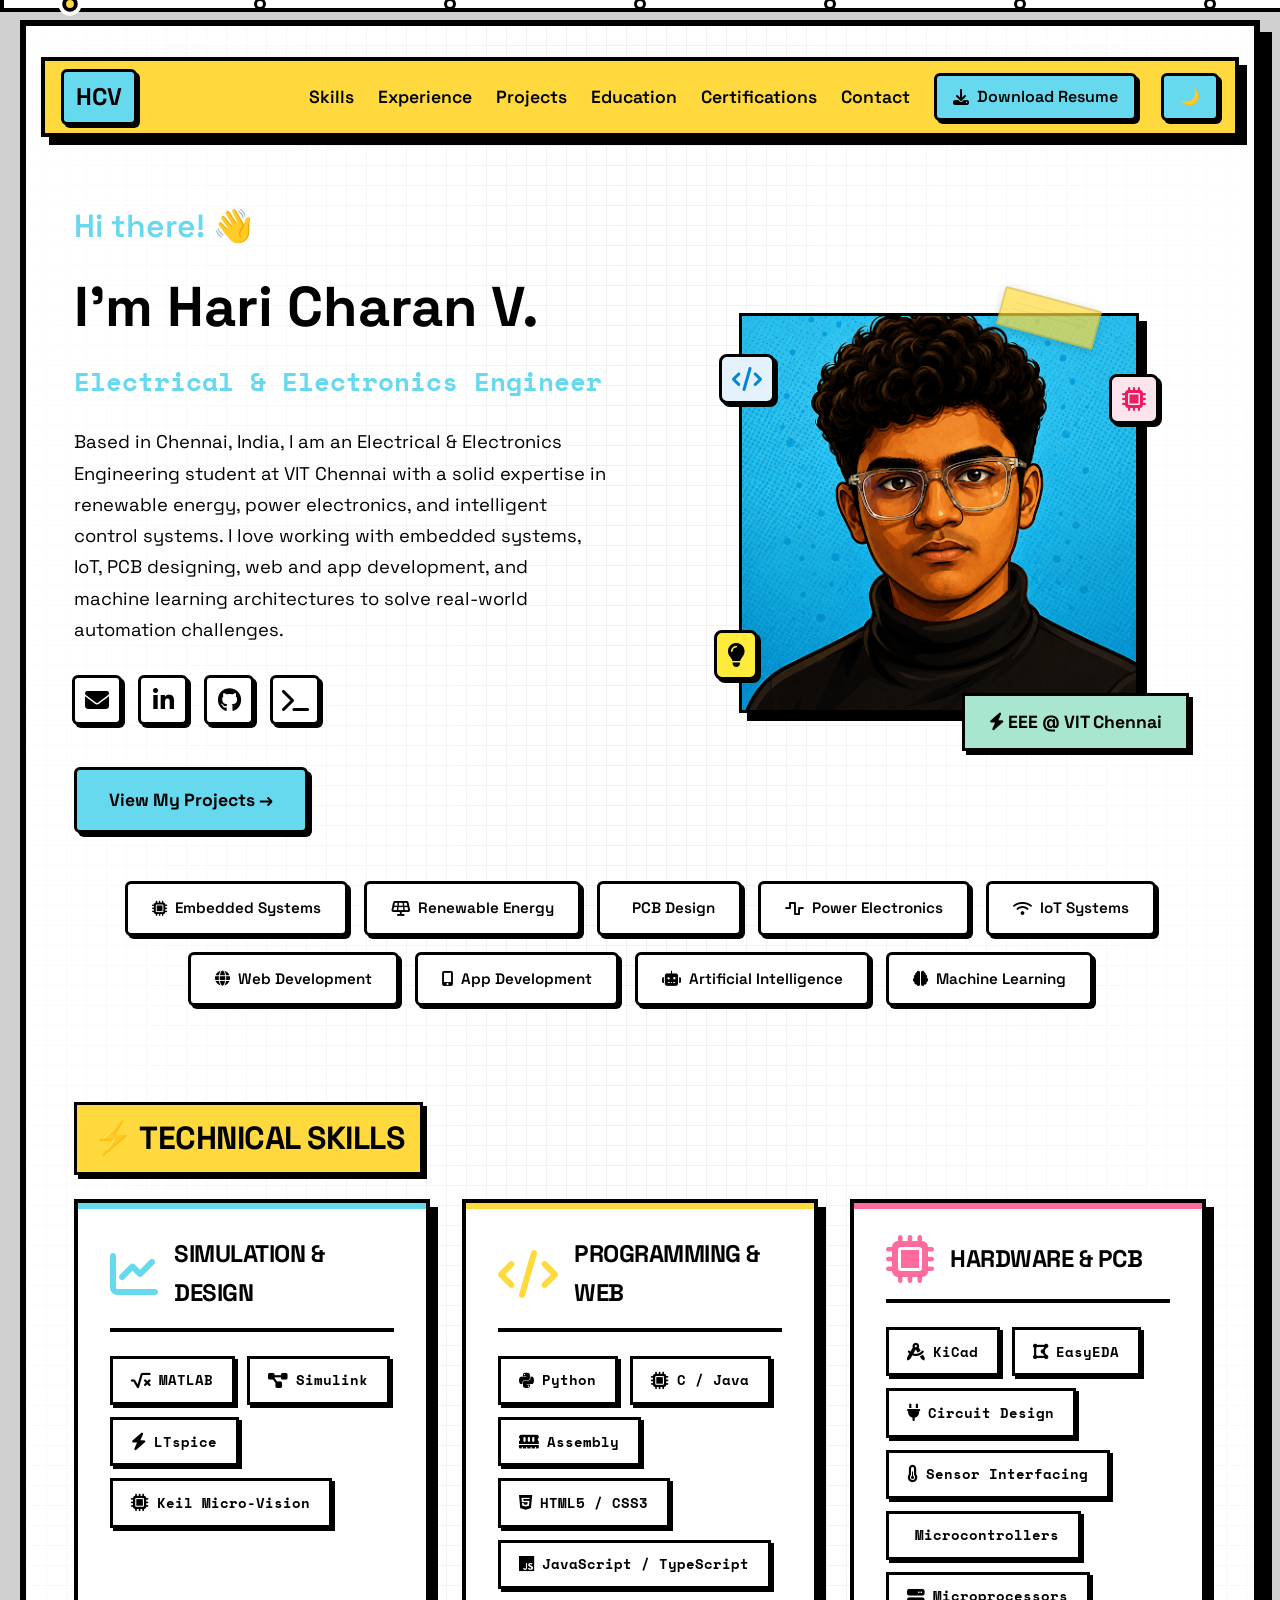
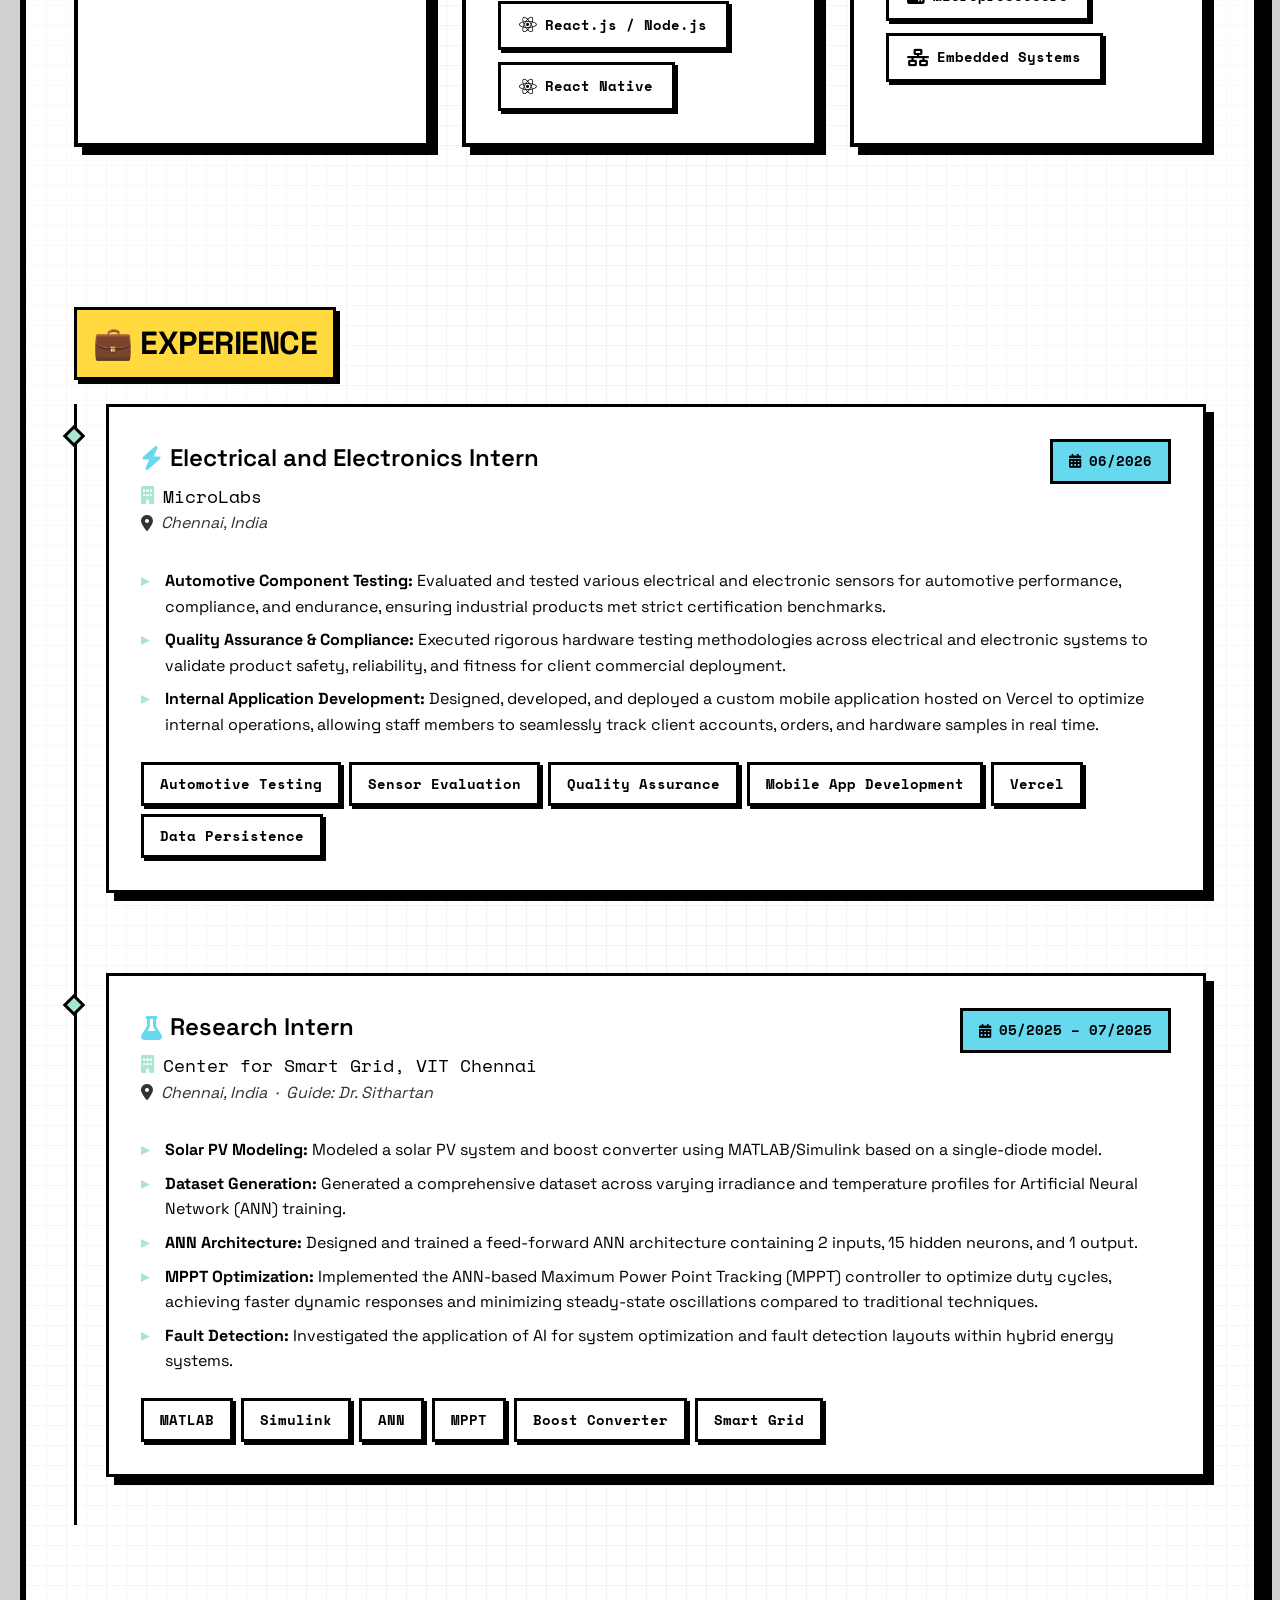
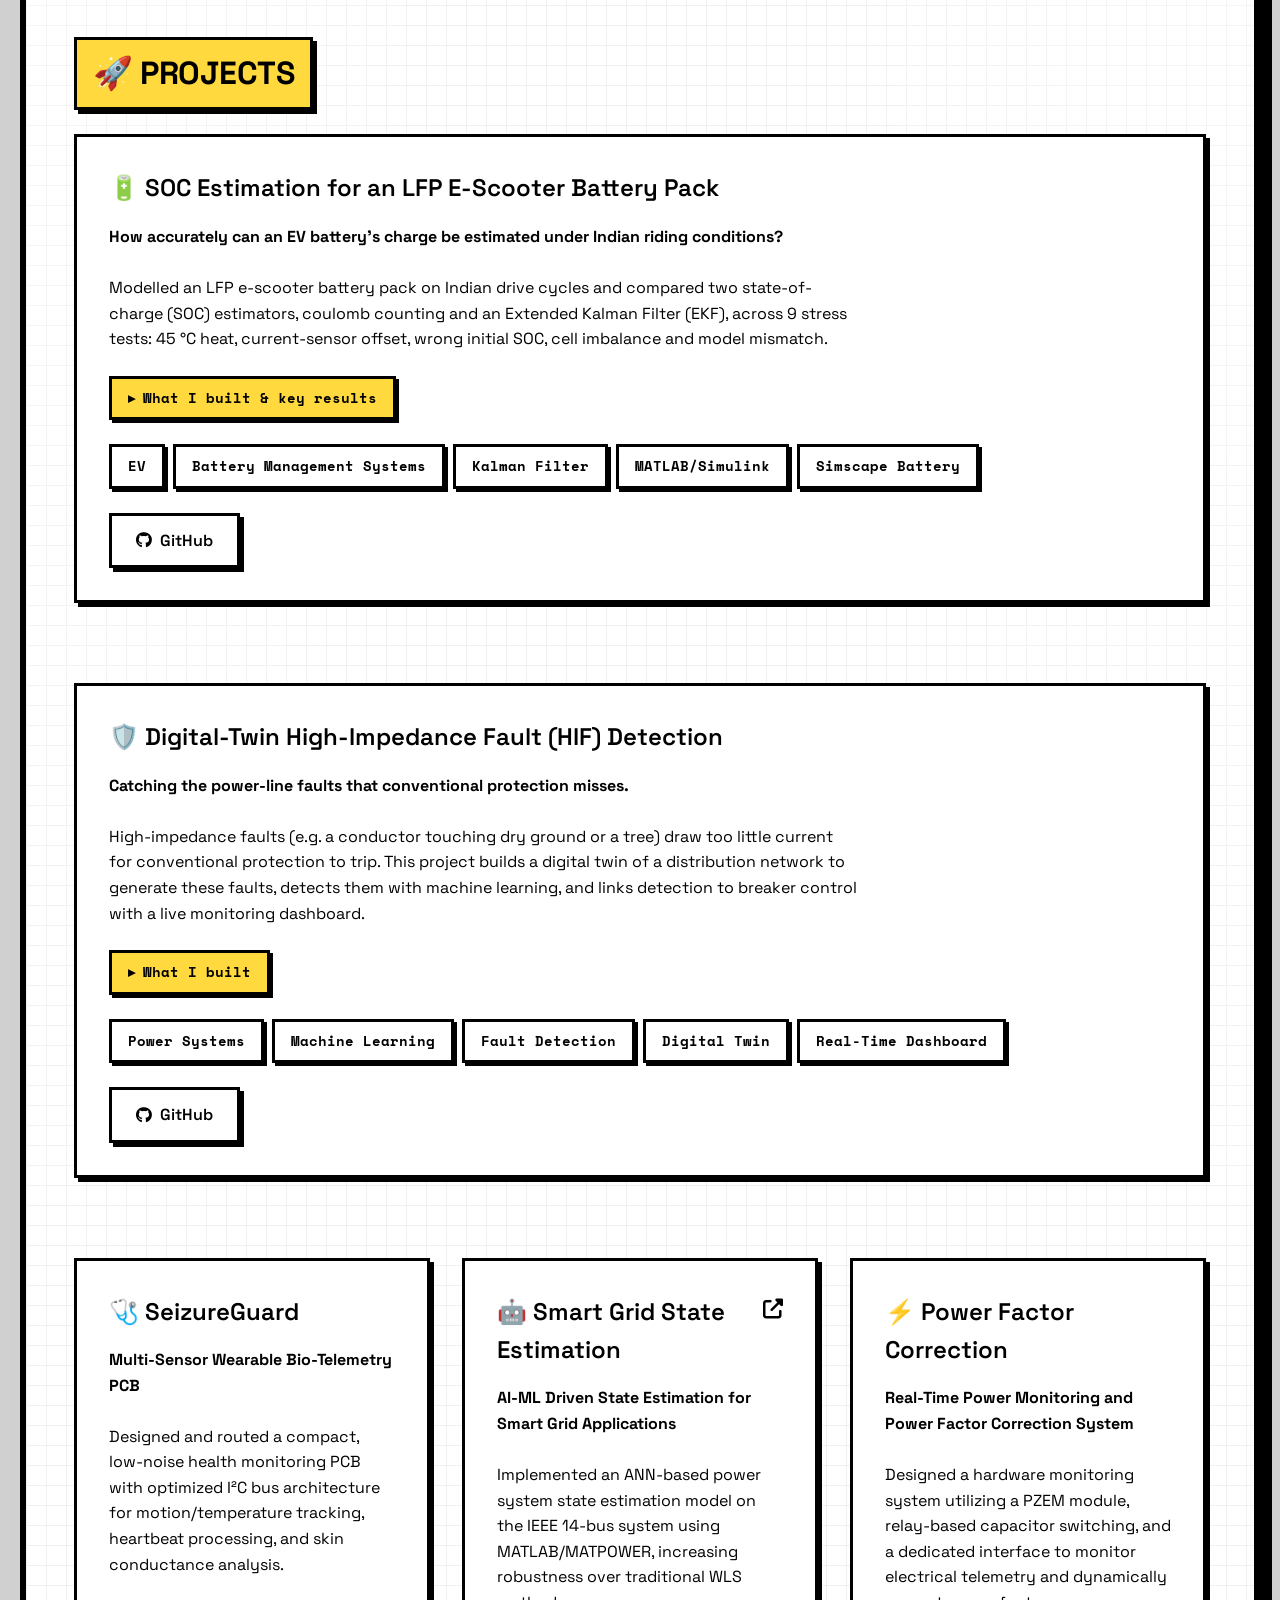
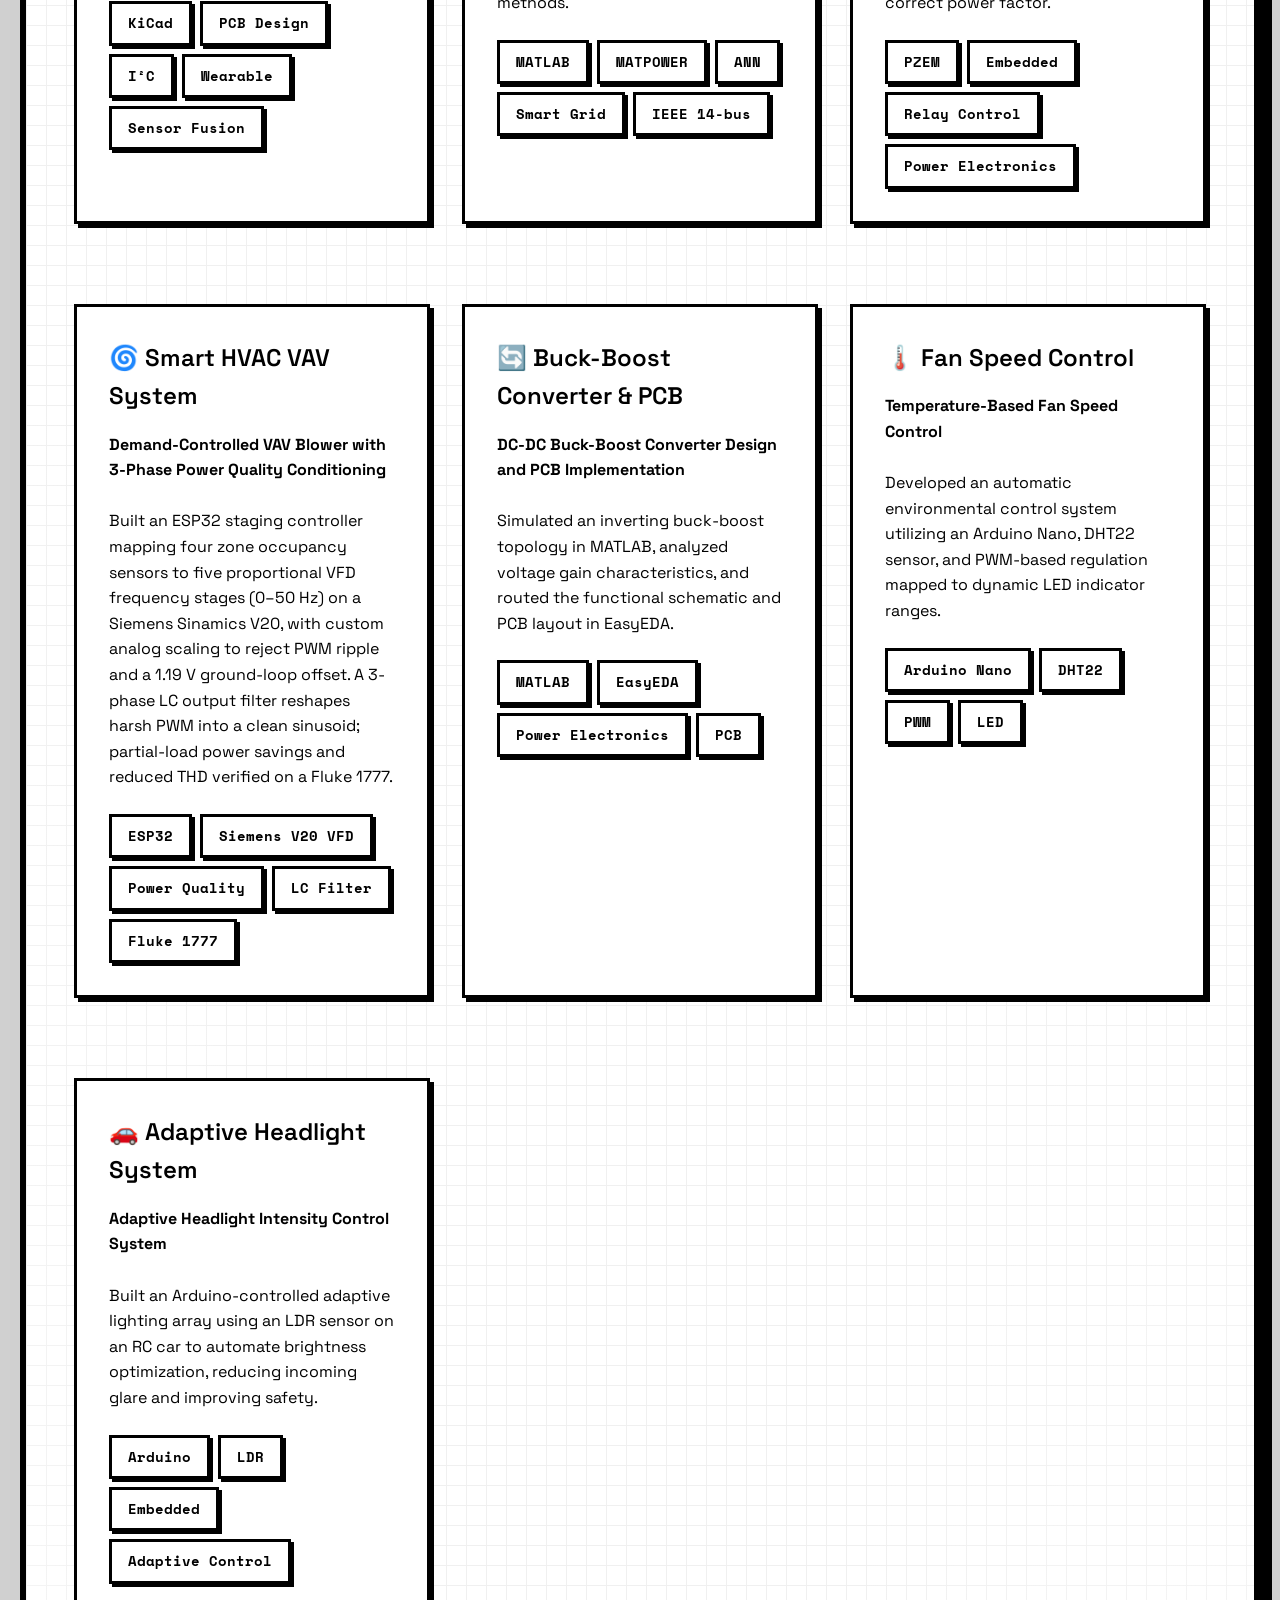
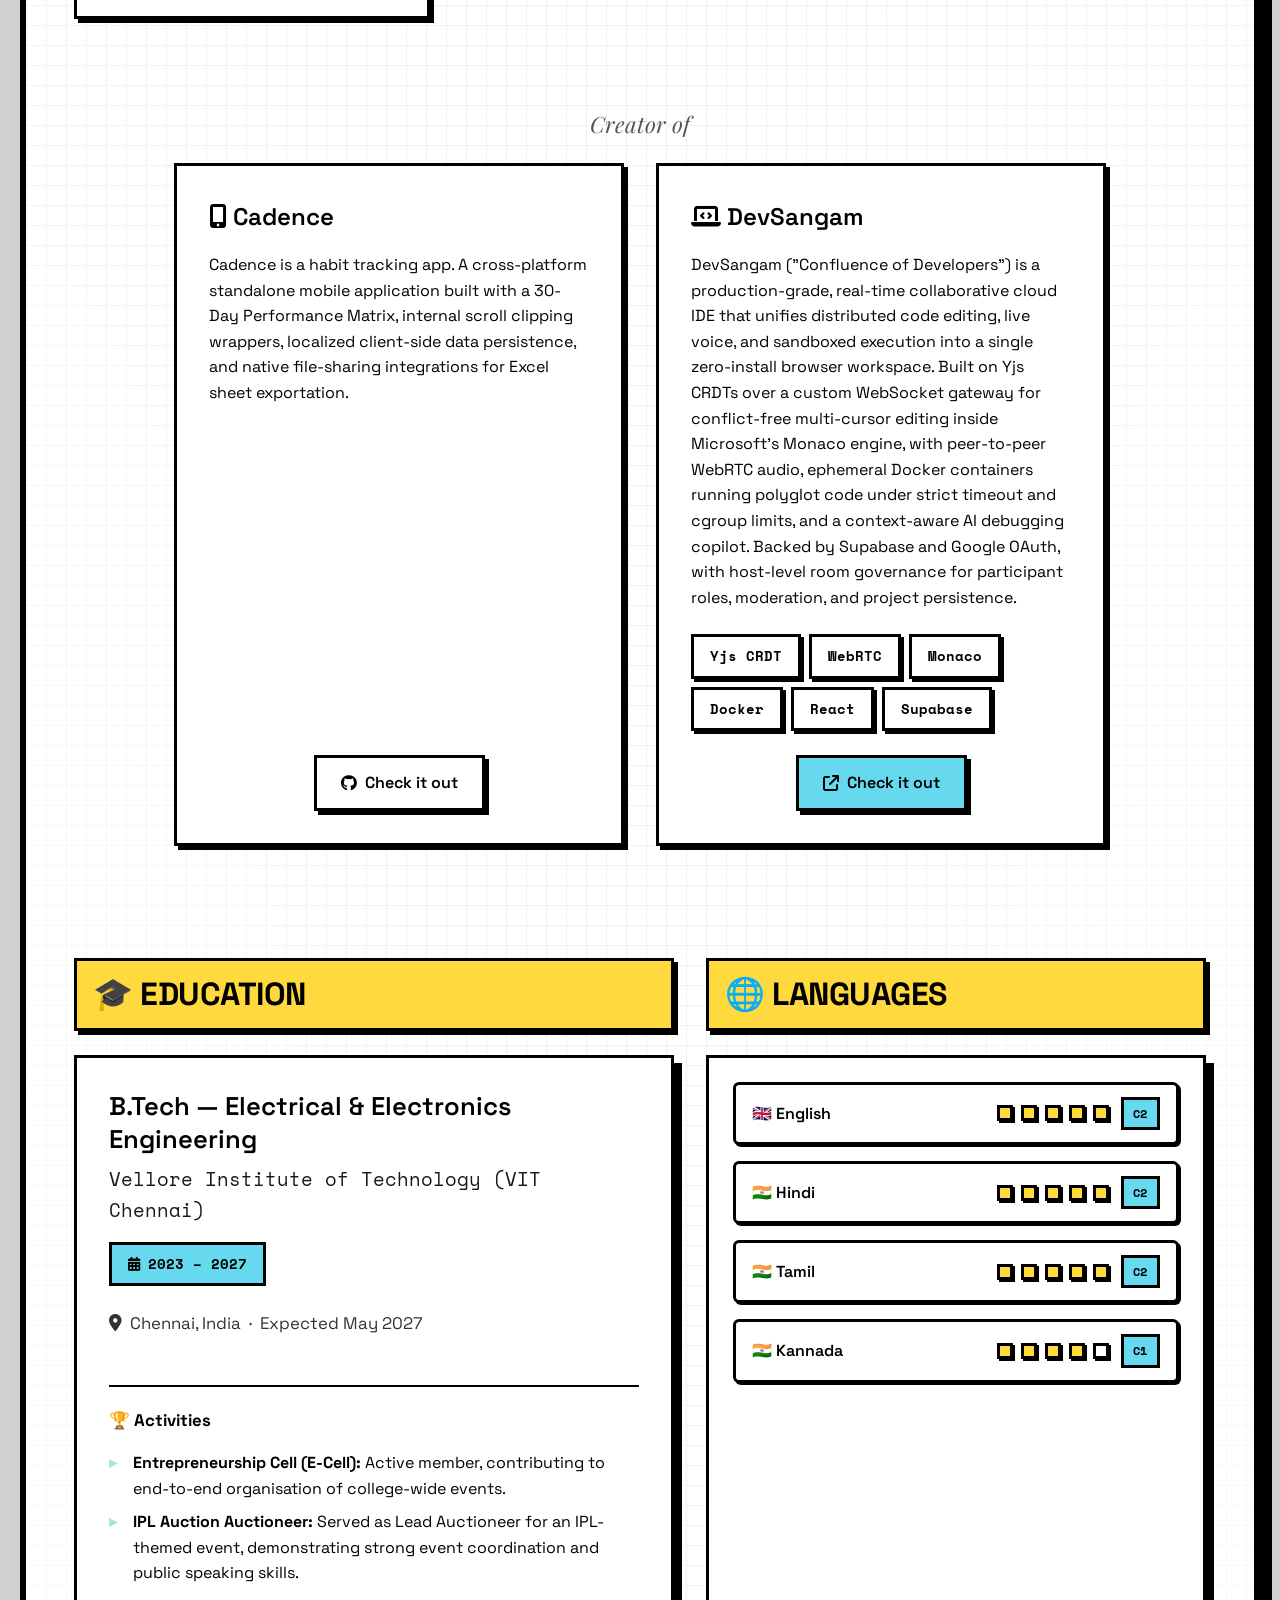
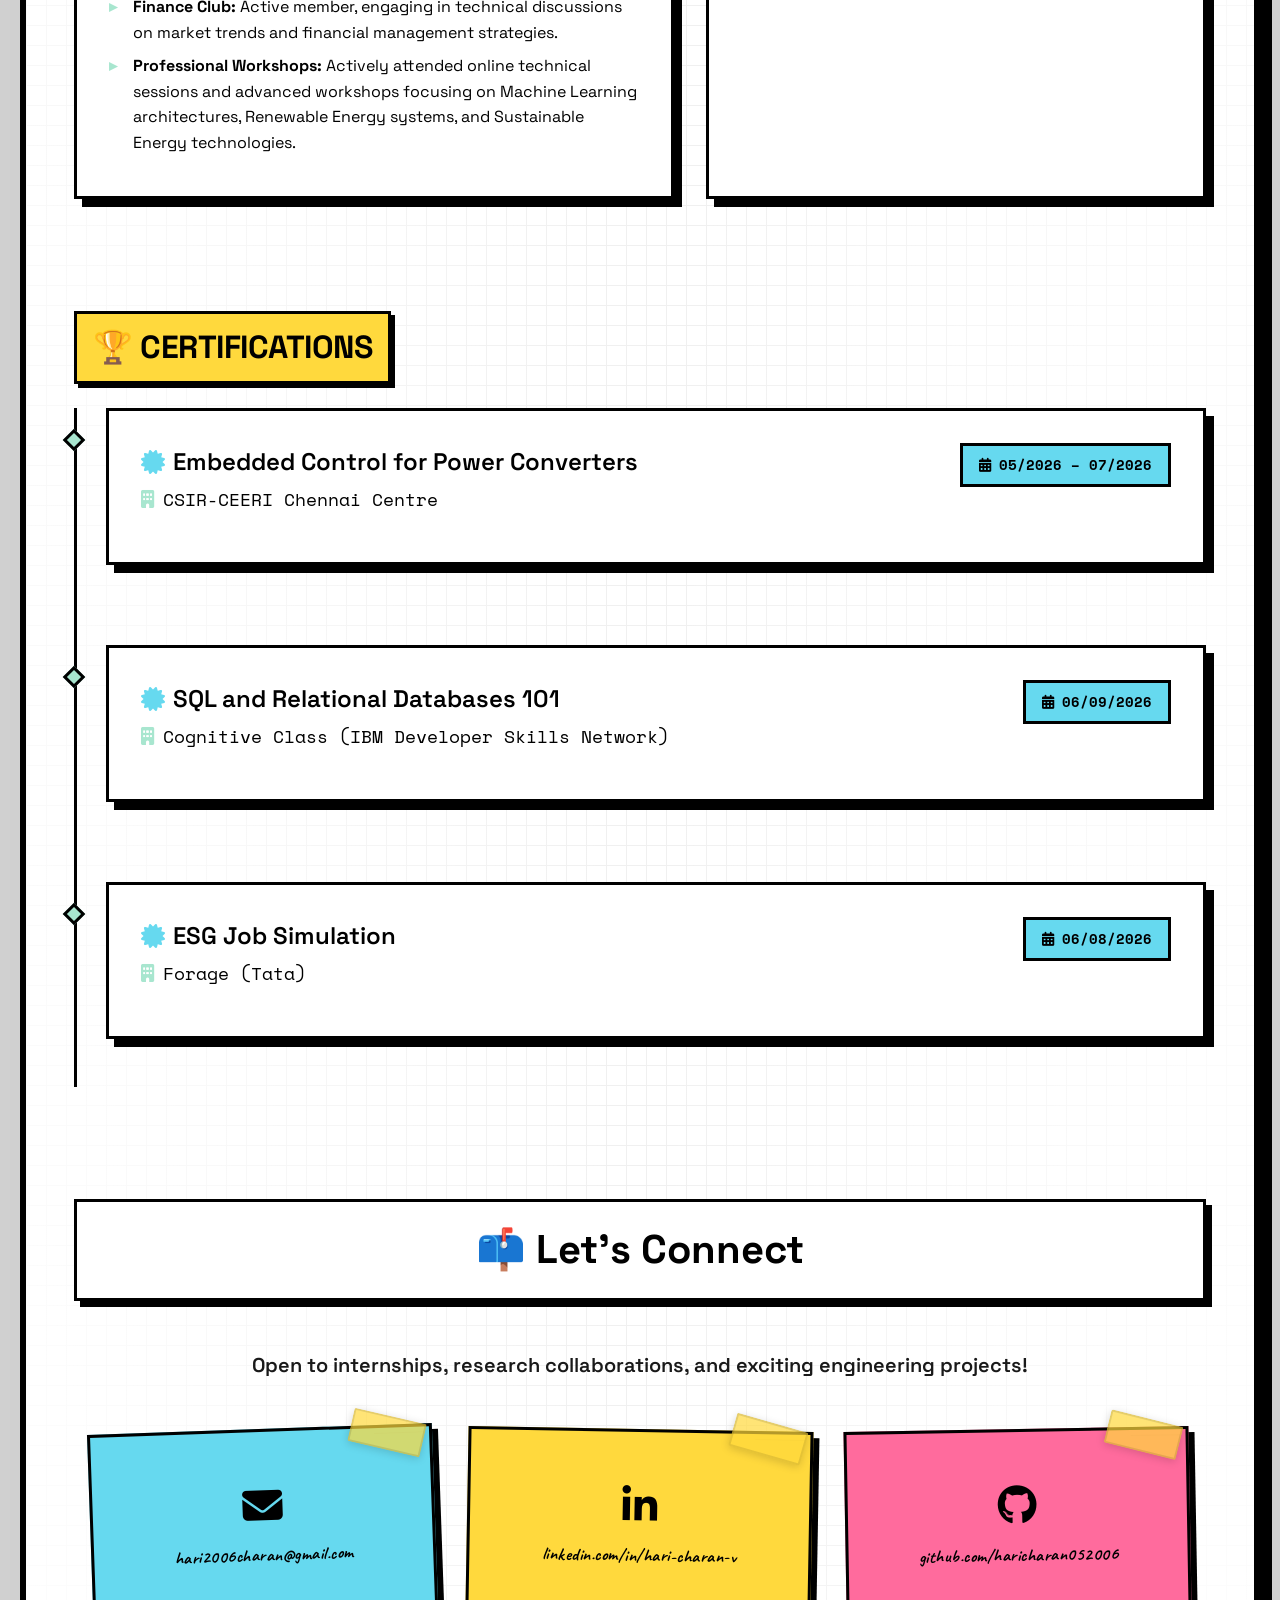
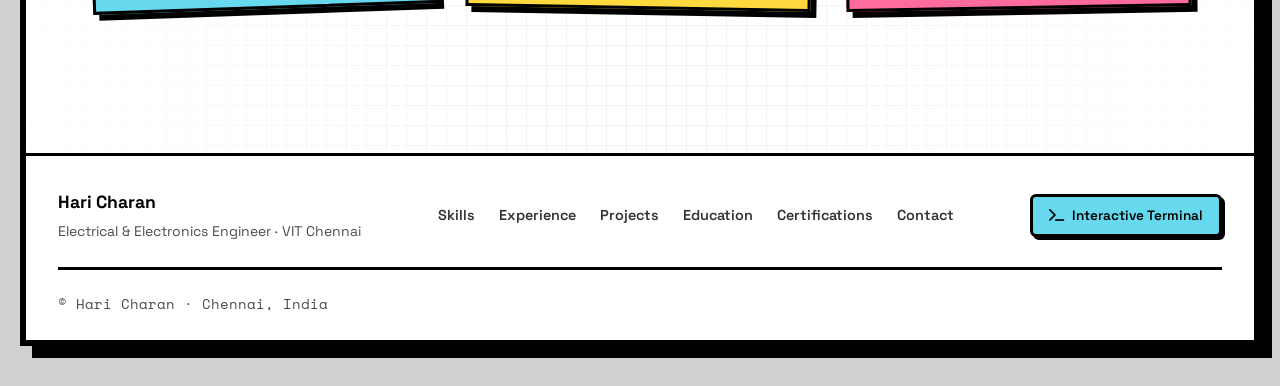
==== commit 8f17c265: "feat: add SOC Estimation and Digital-Twin HIF projects" ====
--- a/index.html
+++ b/index.html
@@ -380,6 +380,114 @@
 
         <div class="projects-grid">
 
+          <!-- Featured: SOC Estimation for an LFP E-Scooter Battery Pack -->
+          <div class="project-card project-card--featured section fade-in">
+            <div class="project-header">
+              <h3 class="project-title">🔋 SOC Estimation for an LFP E-Scooter Battery Pack</h3>
+            </div>
+            <p class="project-desc">
+              <strong>How accurately can an EV battery's charge be estimated under Indian riding conditions?</strong><br><br>
+              Modelled an LFP e-scooter battery pack on Indian drive cycles and compared two state-of-charge (SOC)
+              estimators, coulomb counting and an Extended Kalman Filter (EKF), across 9 stress tests: 45&nbsp;°C
+              heat, current-sensor offset, wrong initial SOC, cell imbalance and model mismatch.
+            </p>
+
+            <!-- Image slot: uncomment and point at a diagram/screenshot from the repo.
+                 The frame stays hidden while it only contains this comment. -->
+            <figure class="project-media"><!-- <img src="assets/projects/soc-estimation.png" alt="SOC estimation: LFP pack model and EKF vs coulomb counting results" loading="lazy"> --></figure>
+
+            <details class="project-more">
+              <summary>What I built &amp; key results</summary>
+              <div class="project-more-grid">
+                <div>
+                  <h4 class="project-more-title">What I built</h4>
+                  <ul class="job-list">
+                    <li><strong>LFP cell model:</strong> 6&nbsp;Ah 32700 cell, 2RC equivalent circuit + hysteresis, SOC- and
+                      temperature-dependent parameters; Simulink cell block verified against a MATLAB reference (0&nbsp;V error).</li>
+                    <li><strong>Vehicle model:</strong> E-scooter model on Indian IDC/MIDC drive cycles, validated within 7%
+                      of the Ather Rizta's IDC efficiency.</li>
+                    <li><strong>Battery pack:</strong> 16S8P, 51.2&nbsp;V, 2.46&nbsp;kWh pack in Simscape Battery with a thermal
+                      model, cell-to-cell variation and passive balancing.</li>
+                    <li><strong>Estimators:</strong> Coulomb counting and EKF running on all 16 series groups, with a realistic
+                      BMS sensor model (noise, offset, quantisation).</li>
+                  </ul>
+                </div>
+                <div>
+                  <h4 class="project-more-title">Key results</h4>
+                  <ul class="job-list">
+                    <li>EKF kept SOC error (RMSE) ≤&nbsp;1.5% under heat, sensor offset and cell imbalance; coulomb counting
+                      reached up to 3.1% (6.1% max).</li>
+                    <li>LFP's flat voltage curve limits correction: the same 30% SOC error is fixed in under 1&nbsp;s at full
+                      charge but takes 34&nbsp;min at 65% SOC.</li>
+                    <li>Modelling hysteresis mattered: without it, the EKF did worse in 8 of 9 tests.</li>
+                    <li>Voltage-based passive balancing stalls on the LFP plateau (4.6% → 2.2% spread, then stops).</li>
+                  </ul>
+                </div>
+              </div>
+              <p class="project-stack"><strong>Tech stack:</strong> MATLAB, Simulink, Simscape, Simscape Battery,
+                Powertrain Blockset, MATLAB Coder, Git</p>
+            </details>
+
+            <div class="tech-tags">
+              <span class="tag">EV</span>
+              <span class="tag">Battery Management Systems</span>
+              <span class="tag">Kalman Filter</span>
+              <span class="tag">MATLAB/Simulink</span>
+              <span class="tag">Simscape Battery</span>
+            </div>
+            <div class="project-actions">
+              <a href="https://github.com/haricharan052006/SOC" target="_blank" rel="noopener" class="btn btn-secondary">
+                <i class="fa-brands fa-github"></i> GitHub
+              </a>
+            </div>
+          </div>
+
+          <!-- Featured: Digital-Twin High-Impedance Fault (HIF) Detection -->
+          <div class="project-card project-card--featured section fade-in">
+            <div class="project-header">
+              <h3 class="project-title">🛡️ Digital-Twin High-Impedance Fault (HIF) Detection</h3>
+            </div>
+            <p class="project-desc">
+              <strong>Catching the power-line faults that conventional protection misses.</strong><br><br>
+              High-impedance faults (e.g. a conductor touching dry ground or a tree) draw too little current for
+              conventional protection to trip. This project builds a digital twin of a distribution network to
+              generate these faults, detects them with machine learning, and links detection to breaker control
+              with a live monitoring dashboard.
+            </p>
+
+            <!-- Image slot: uncomment and point at a diagram/screenshot from the repo.
+                 The frame stays hidden while it only contains this comment. -->
+            <figure class="project-media"><!-- <img src="assets/projects/digital-twin-hif.png" alt="Digital-twin HIF detection: IEEE 13-bus network, ML detector and telemetry dashboard" loading="lazy"> --></figure>
+
+            <details class="project-more">
+              <summary>What I built</summary>
+              <ul class="job-list">
+                <li><strong>Network model:</strong> IEEE 13-bus distribution network model with an Emanuel arc model to
+                  simulate realistic high-impedance faults.</li>
+                <li><strong>Feature extraction:</strong> Discrete Wavelet Transform (DWT) features from current waveforms.</li>
+                <li><strong>Classifier study:</strong> Comparative study of SVM, Random Forest and CNN classifiers to select
+                  the best detector.</li>
+                <li><strong>Protection:</strong> Detection linked to breaker control.</li>
+                <li><strong>Dashboard:</strong> Real-Time Web Telemetry Dashboard streaming system status over WebSockets.</li>
+              </ul>
+              <p class="project-stack"><strong>Tech:</strong> IEEE 13-bus model, Emanuel arc model, DWT, SVM,
+                Random Forest, CNN, WebSockets</p>
+            </details>
+
+            <div class="tech-tags">
+              <span class="tag">Power Systems</span>
+              <span class="tag">Machine Learning</span>
+              <span class="tag">Fault Detection</span>
+              <span class="tag">Digital Twin</span>
+              <span class="tag">Real-Time Dashboard</span>
+            </div>
+            <div class="project-actions">
+              <a href="https://github.com/haricharan052006/digital-twin-hif" target="_blank" rel="noopener" class="btn btn-secondary">
+                <i class="fa-brands fa-github"></i> GitHub
+              </a>
+            </div>
+          </div>
+
           <!-- Project 1: SeizureGuard -->
           <div class="project-card section fade-in">
             <div class="project-header">
--- a/neo-styles.css
+++ b/neo-styles.css
@@ -2881,6 +2881,120 @@
   color: #000000;
 }
 
+/* Featured project cards (SOC Estimation, Digital-Twin HIF) */
+.project-card--featured {
+  grid-column: 1 / -1;
+  display: flex;
+  flex-direction: column;
+}
+
+.project-card--featured .project-desc {
+  max-width: 75ch;
+}
+
+/* Image slot: hidden until an <img> is placed inside */
+.project-media {
+  margin: 0 0 1.5rem;
+  border: var(--border-width) solid var(--border);
+  box-shadow: var(--shadow-offset) var(--shadow-offset) 0 var(--border);
+  background: var(--bg);
+  overflow: hidden;
+}
+
+.project-media:empty {
+  display: none;
+}
+
+.project-media img {
+  display: block;
+  width: 100%;
+  height: auto;
+}
+
+/* Expandable "What I built / Key results" block */
+.project-more {
+  margin-bottom: 1.5rem;
+}
+
+.project-more summary {
+  display: inline-flex;
+  align-items: center;
+  gap: 0.5rem;
+  padding: 0.5rem 1rem;
+  background: var(--yellow);
+  color: #000000;
+  border: var(--border-width) solid var(--border);
+  box-shadow: 3px 3px 0 var(--border);
+  font-family: 'Space Mono', monospace;
+  font-size: 0.875rem;
+  font-weight: 700;
+  cursor: pointer;
+  list-style: none;
+  user-select: none;
+  transition: all 0.2s ease;
+}
+
+.project-more summary::-webkit-details-marker {
+  display: none;
+}
+
+.project-more summary::before {
+  content: '▸';
+  display: inline-block;
+  transition: transform 0.2s ease;
+}
+
+.project-more[open] summary::before {
+  transform: rotate(90deg);
+}
+
+.project-more summary:hover,
+.project-more[open] summary {
+  transform: translate(3px, 3px);
+  box-shadow: 0 0 0 var(--border);
+}
+
+.project-more summary:focus-visible {
+  outline: 3px solid var(--pink);
+  outline-offset: 3px;
+}
+
+.project-more > .job-list,
+.project-more-grid {
+  margin-top: 1.5rem;
+}
+
+.project-more-grid {
+  display: grid;
+  grid-template-columns: repeat(auto-fit, minmax(280px, 1fr));
+  gap: 1.5rem 2.5rem;
+}
+
+.project-more-title {
+  font-family: 'Space Mono', monospace;
+  font-size: 1rem;
+  font-weight: 700;
+  text-transform: uppercase;
+  letter-spacing: 0.05em;
+  margin-bottom: 0.75rem;
+  padding-bottom: 0.4rem;
+  border-bottom: var(--border-width) solid var(--border);
+}
+
+.project-more .job-list li {
+  line-height: 1.6;
+}
+
+.project-stack {
+  margin-top: 1rem;
+  font-size: 0.95rem;
+  line-height: 1.6;
+}
+
+.project-actions {
+  margin-top: 1.5rem;
+}
+
 /* Contact Section - Sticky Notes */
 .contact-container-compact {
   max-width: 900px;
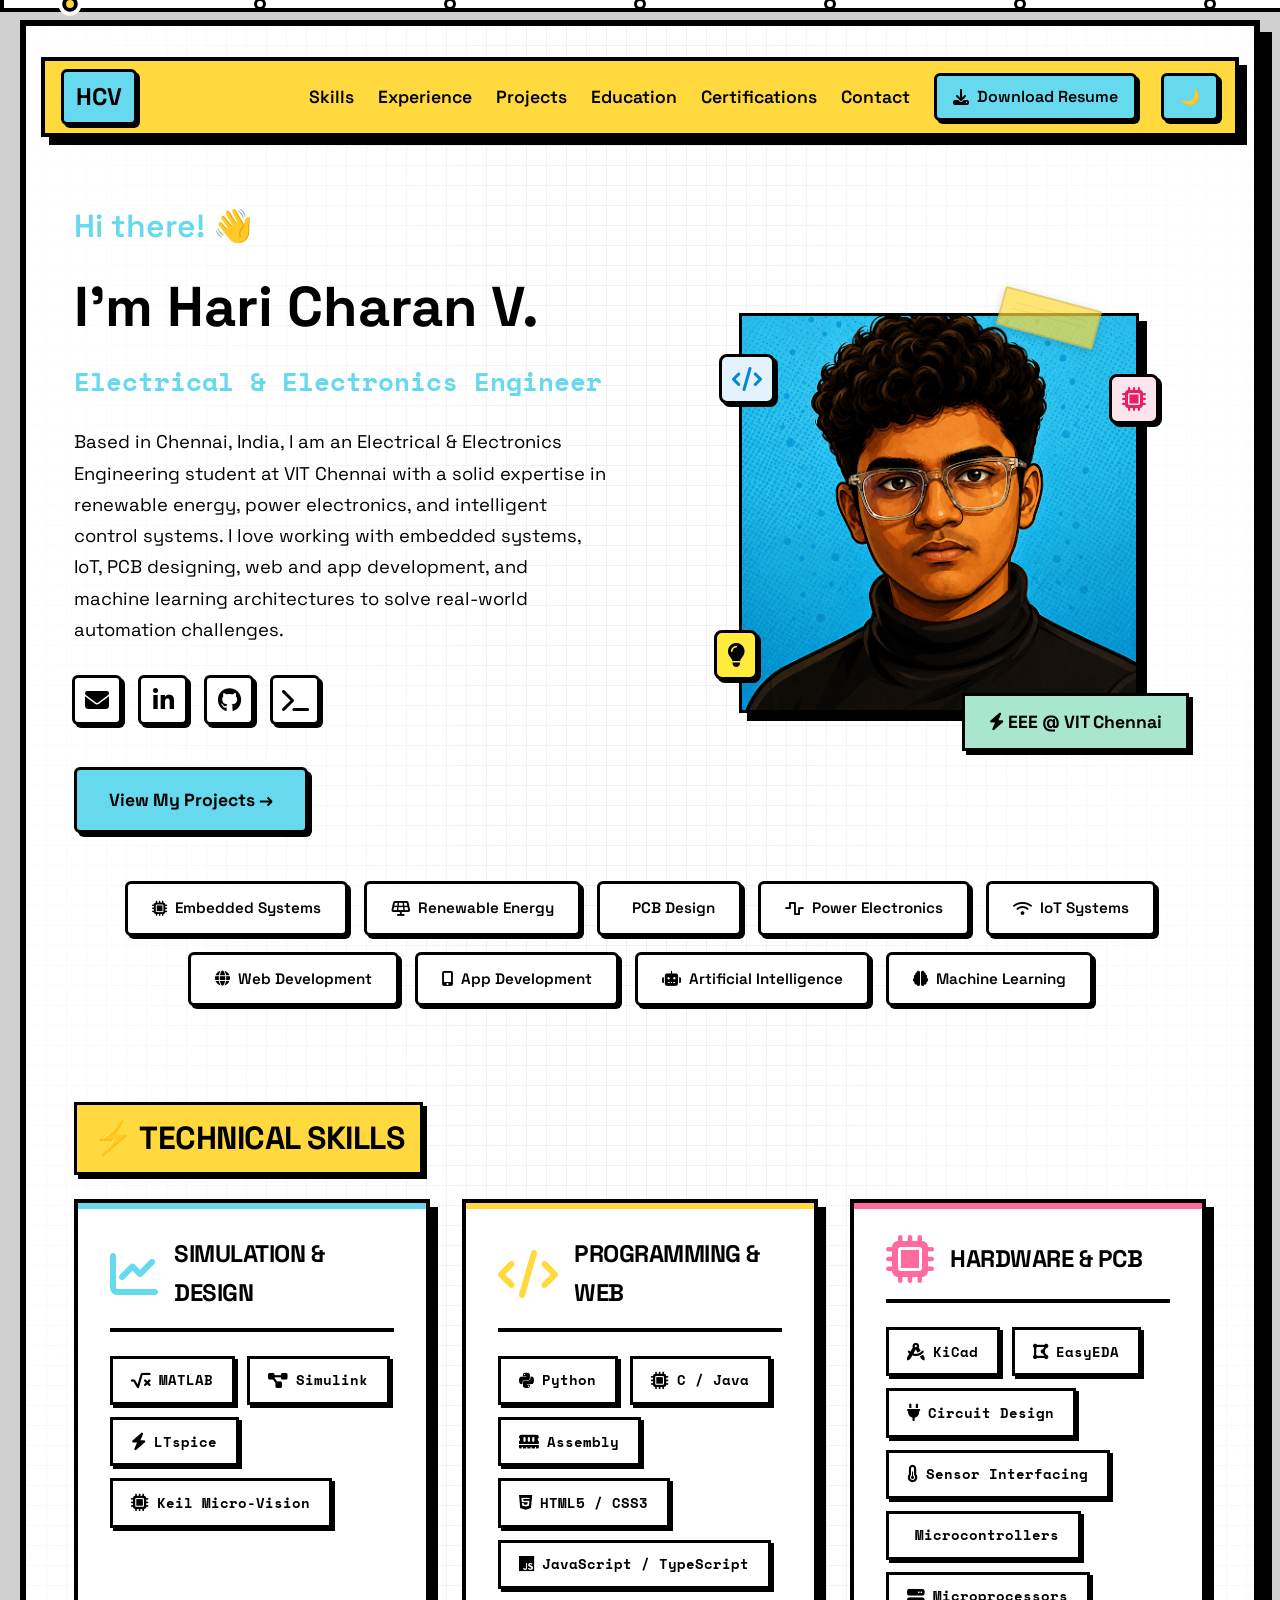
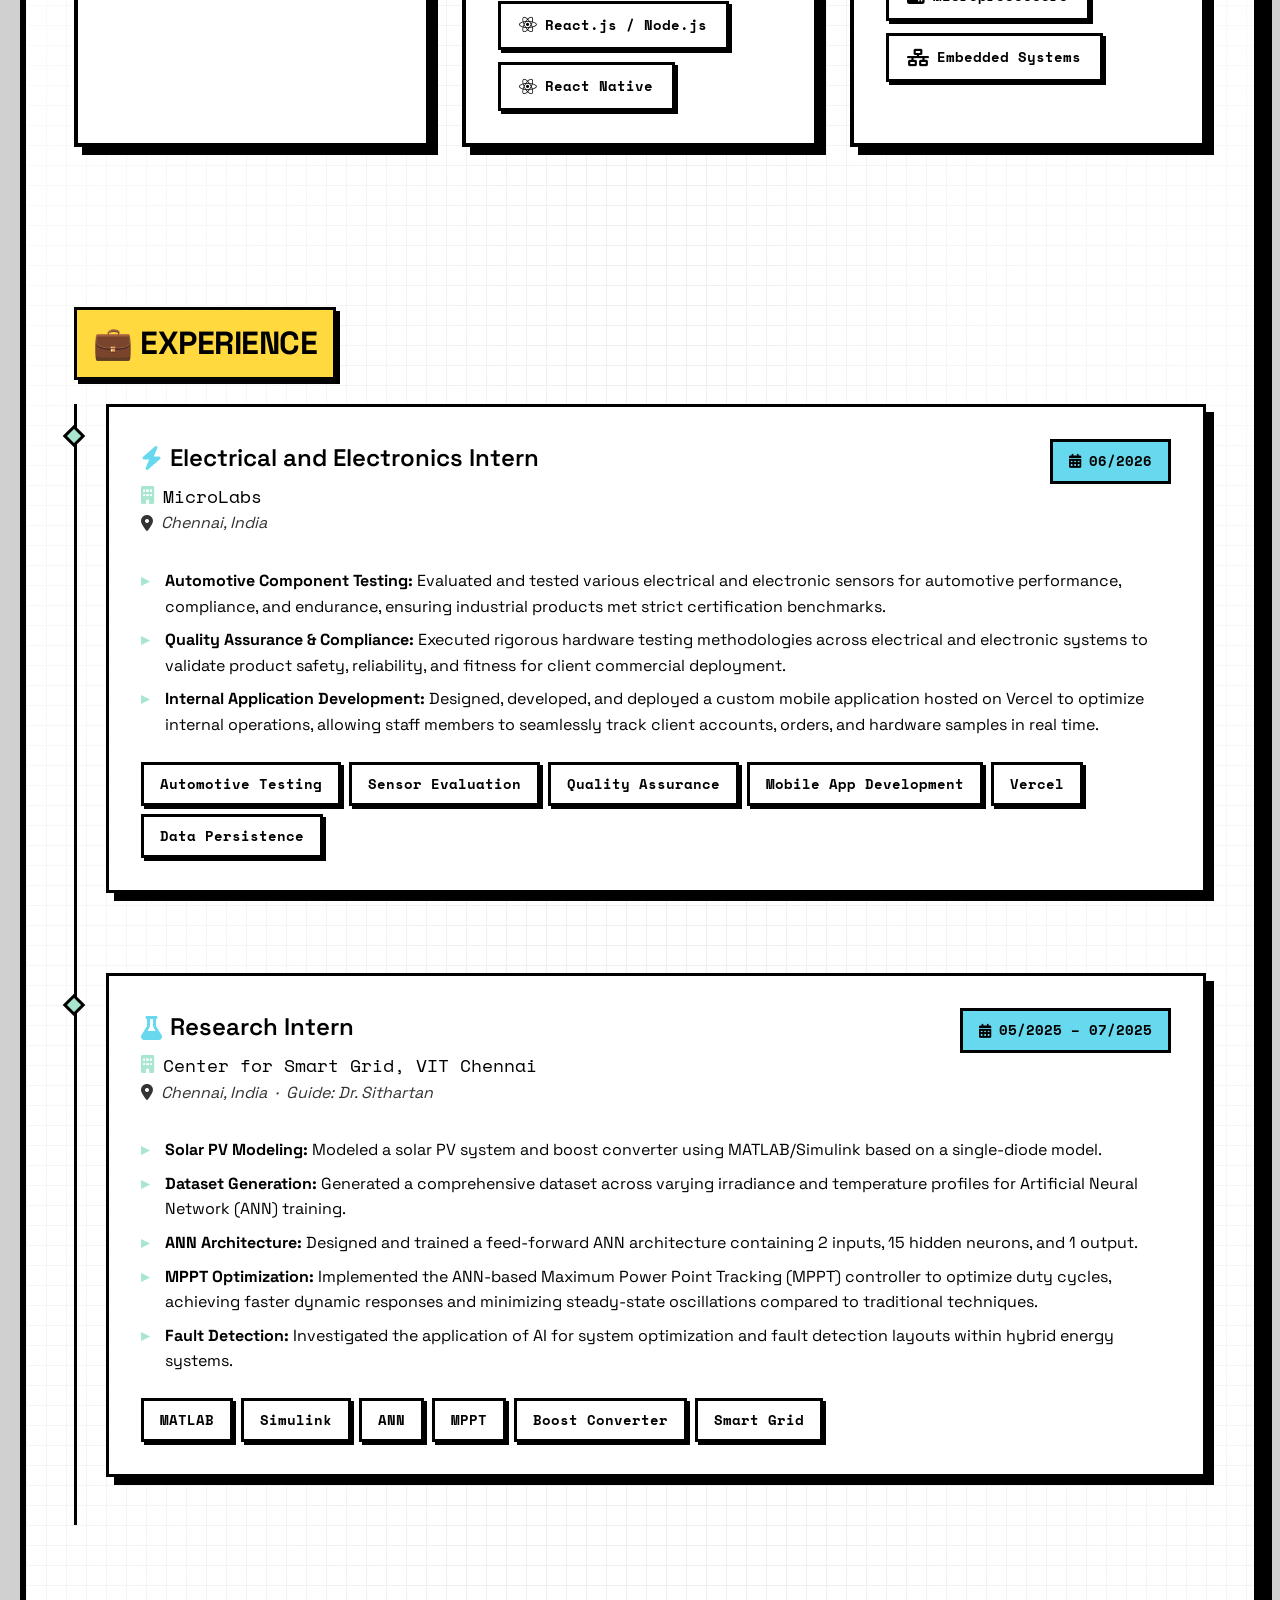
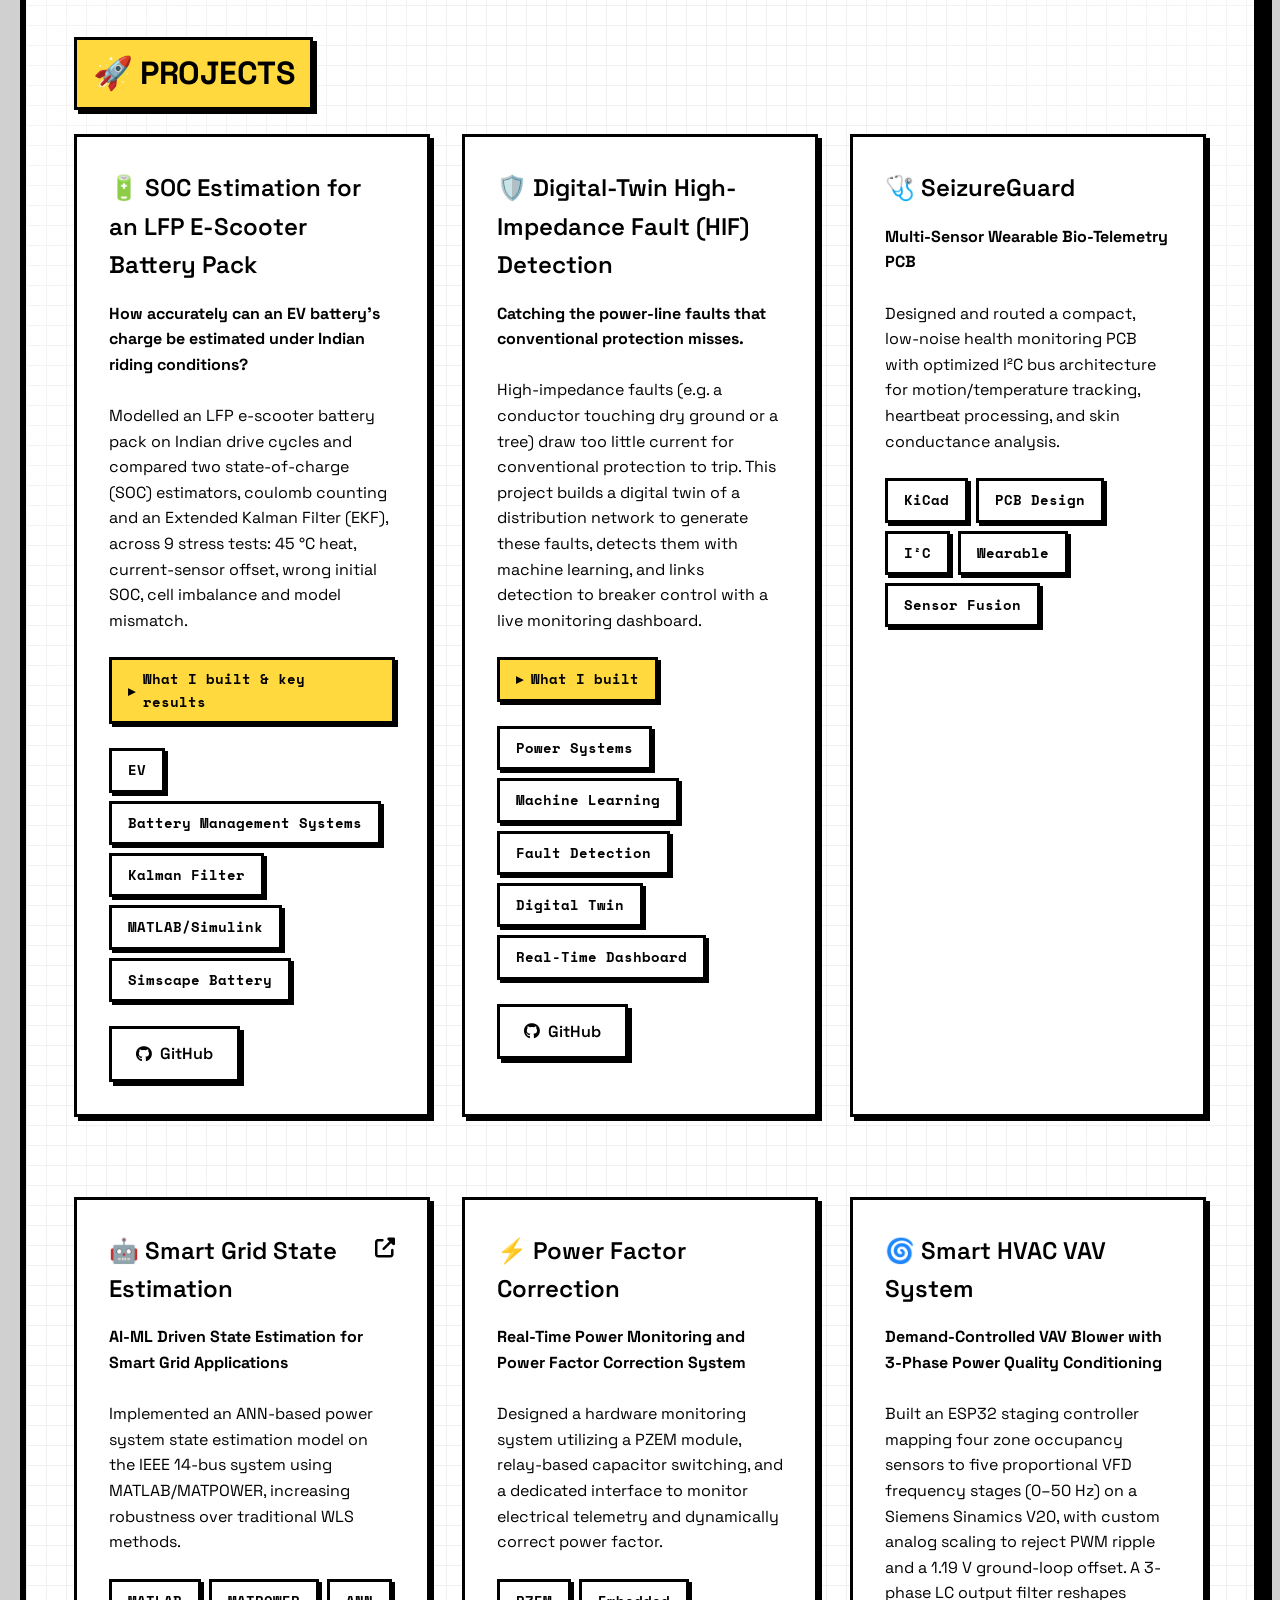
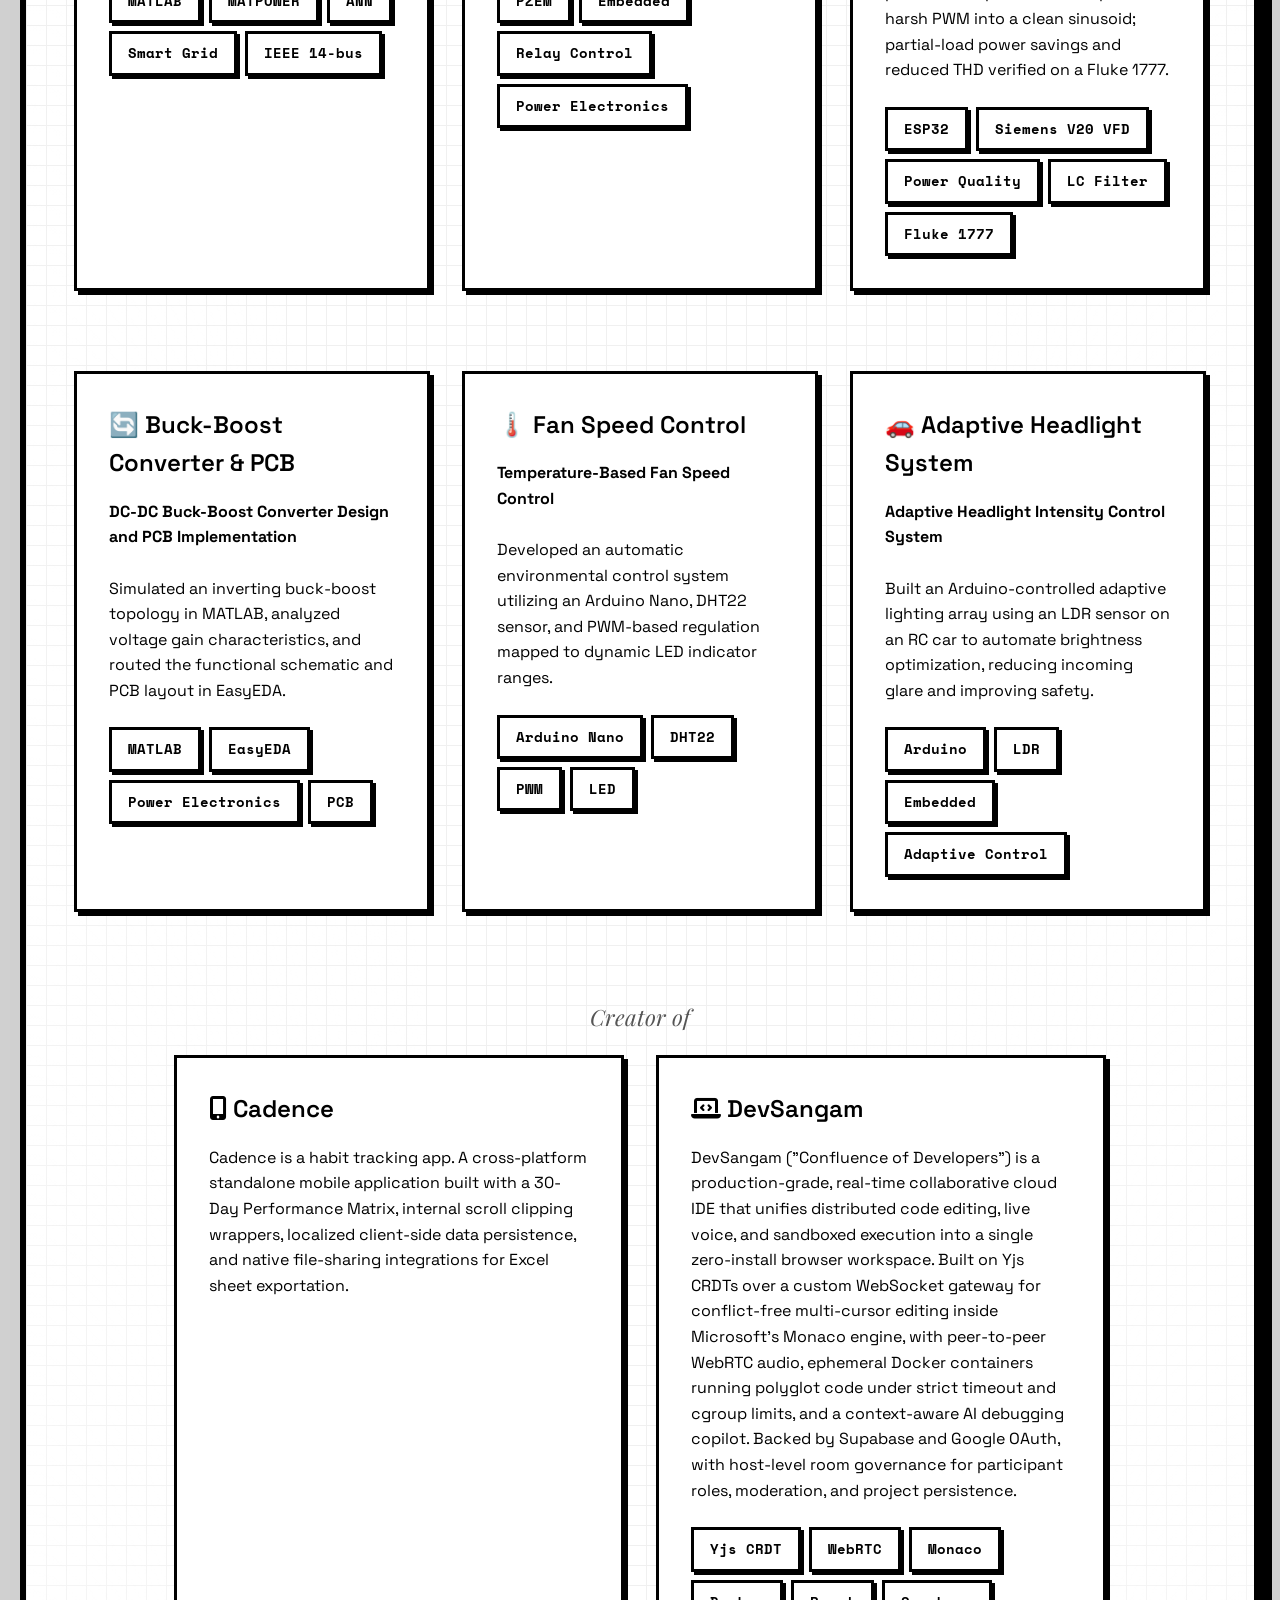
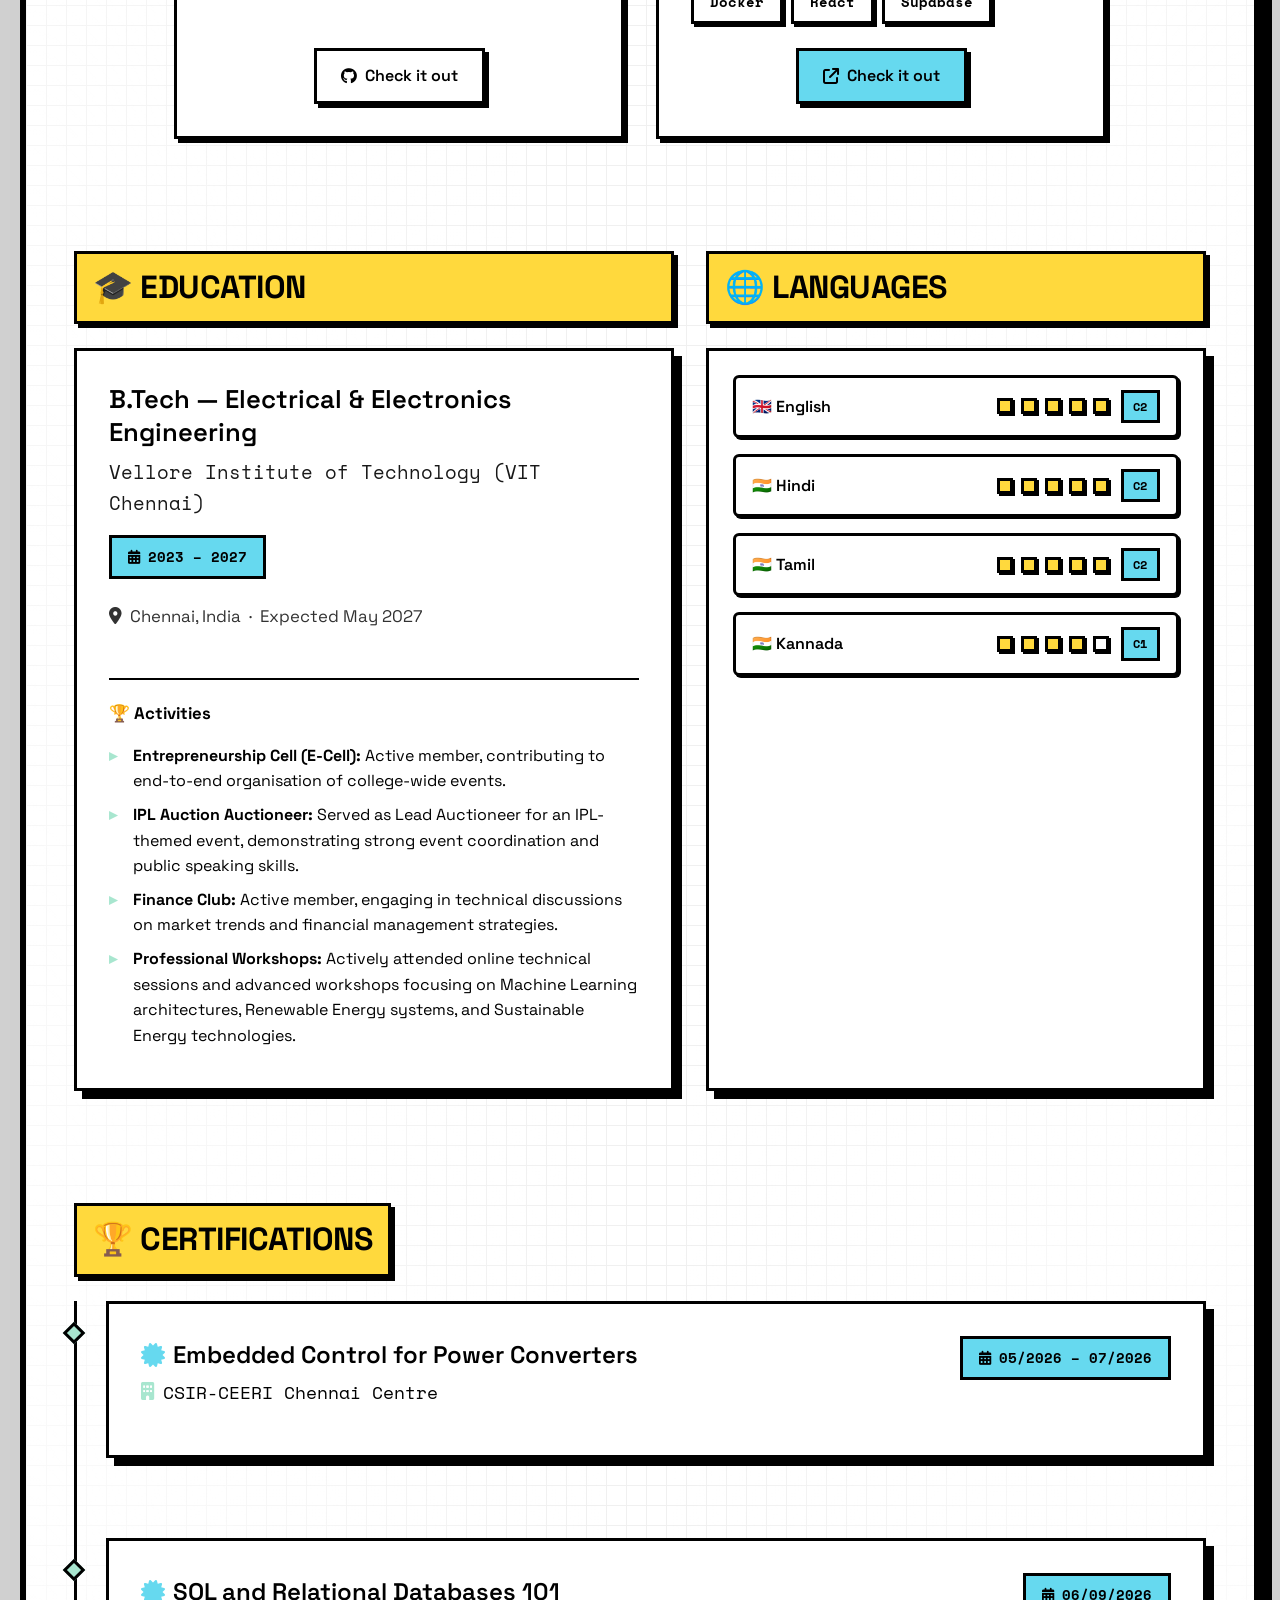
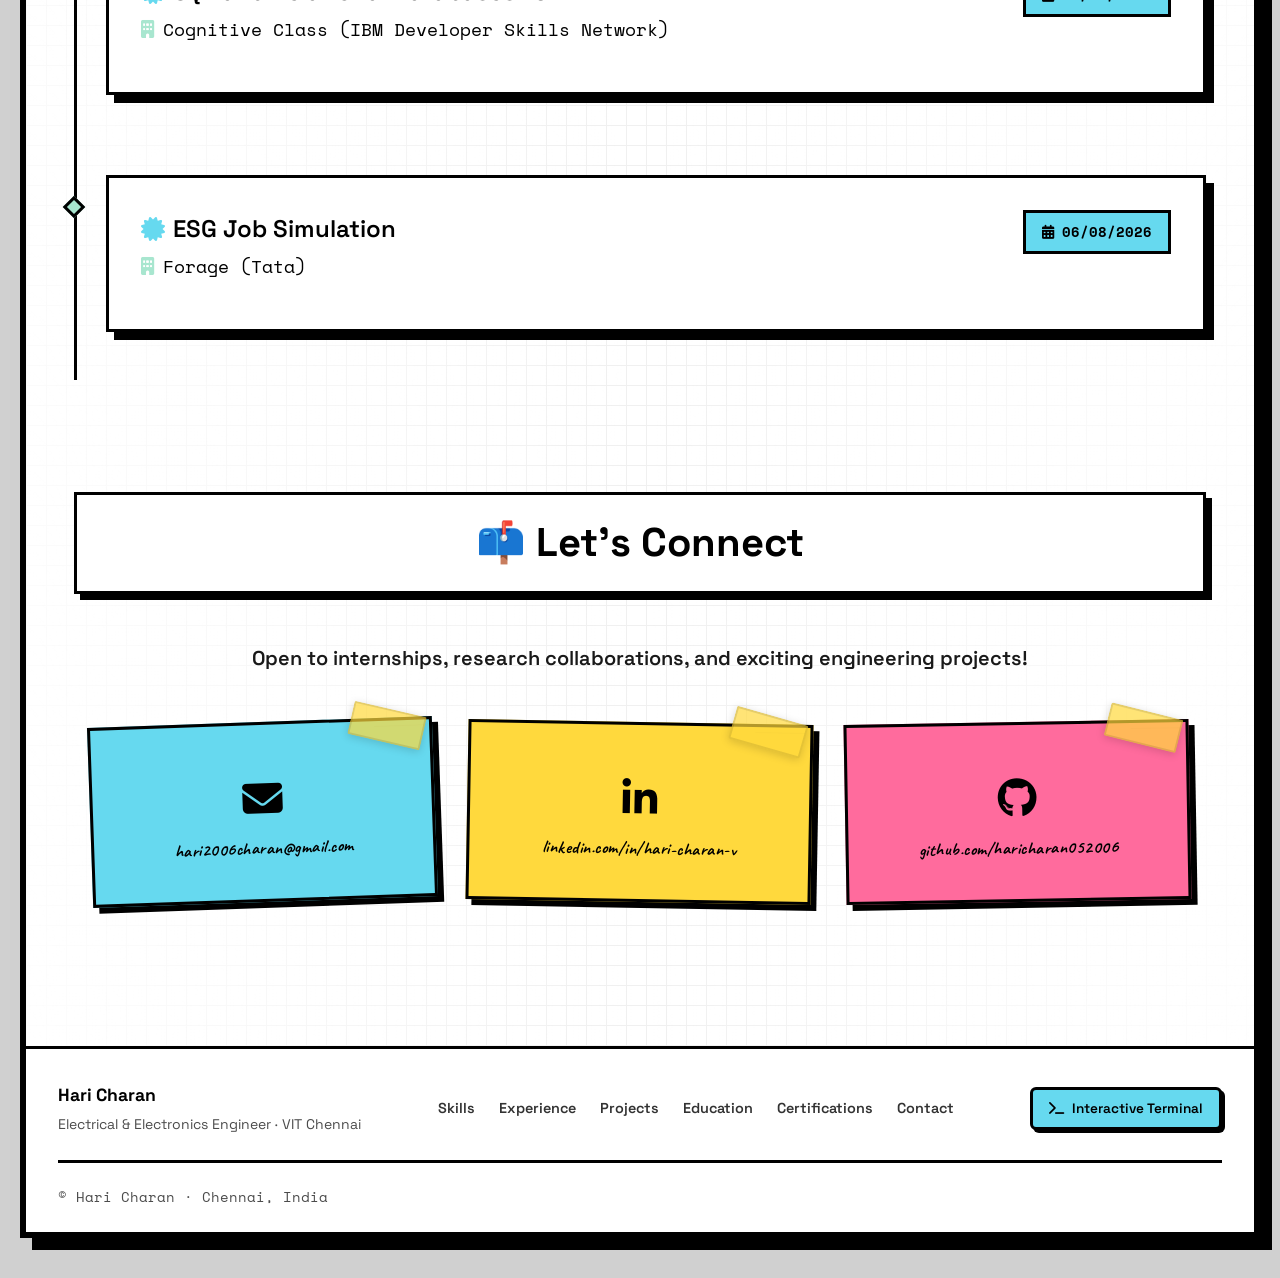
==== commit d116a7ce: "style: match SOC and HIF cards to standard project card size" ====
--- a/index.html
+++ b/index.html
@@ -380,8 +380,8 @@
 
         <div class="projects-grid">
 
-          <!-- Featured: SOC Estimation for an LFP E-Scooter Battery Pack -->
-          <div class="project-card project-card--featured section fade-in">
+          <!-- Project: SOC Estimation for an LFP E-Scooter Battery Pack -->
+          <div class="project-card section fade-in">
             <div class="project-header">
               <h3 class="project-title">🔋 SOC Estimation for an LFP E-Scooter Battery Pack</h3>
             </div>
@@ -442,8 +442,8 @@
             </div>
           </div>
 
-          <!-- Featured: Digital-Twin High-Impedance Fault (HIF) Detection -->
-          <div class="project-card project-card--featured section fade-in">
+          <!-- Project: Digital-Twin High-Impedance Fault (HIF) Detection -->
+          <div class="project-card section fade-in">
             <div class="project-header">
               <h3 class="project-title">🛡️ Digital-Twin High-Impedance Fault (HIF) Detection</h3>
             </div>
--- a/neo-styles.css
+++ b/neo-styles.css
@@ -2881,17 +2881,7 @@
   color: #000000;
 }
 
-/* Featured project cards (SOC Estimation, Digital-Twin HIF) */
-.project-card--featured {
-  grid-column: 1 / -1;
-  display: flex;
-  flex-direction: column;
-}
-
-.project-card--featured .project-desc {
-  max-width: 75ch;
-}
-
+/* Project card extras: image slot, expandable details, GitHub button */
 /* Image slot: hidden until an <img> is placed inside */
 .project-media {
   margin: 0 0 1.5rem;
@@ -2966,8 +2956,8 @@
 
 .project-more-grid {
   display: grid;
-  grid-template-columns: repeat(auto-fit, minmax(280px, 1fr));
-  gap: 1.5rem 2.5rem;
+  grid-template-columns: 1fr;
+  gap: 1.5rem;
 }
 
 .project-more-title {
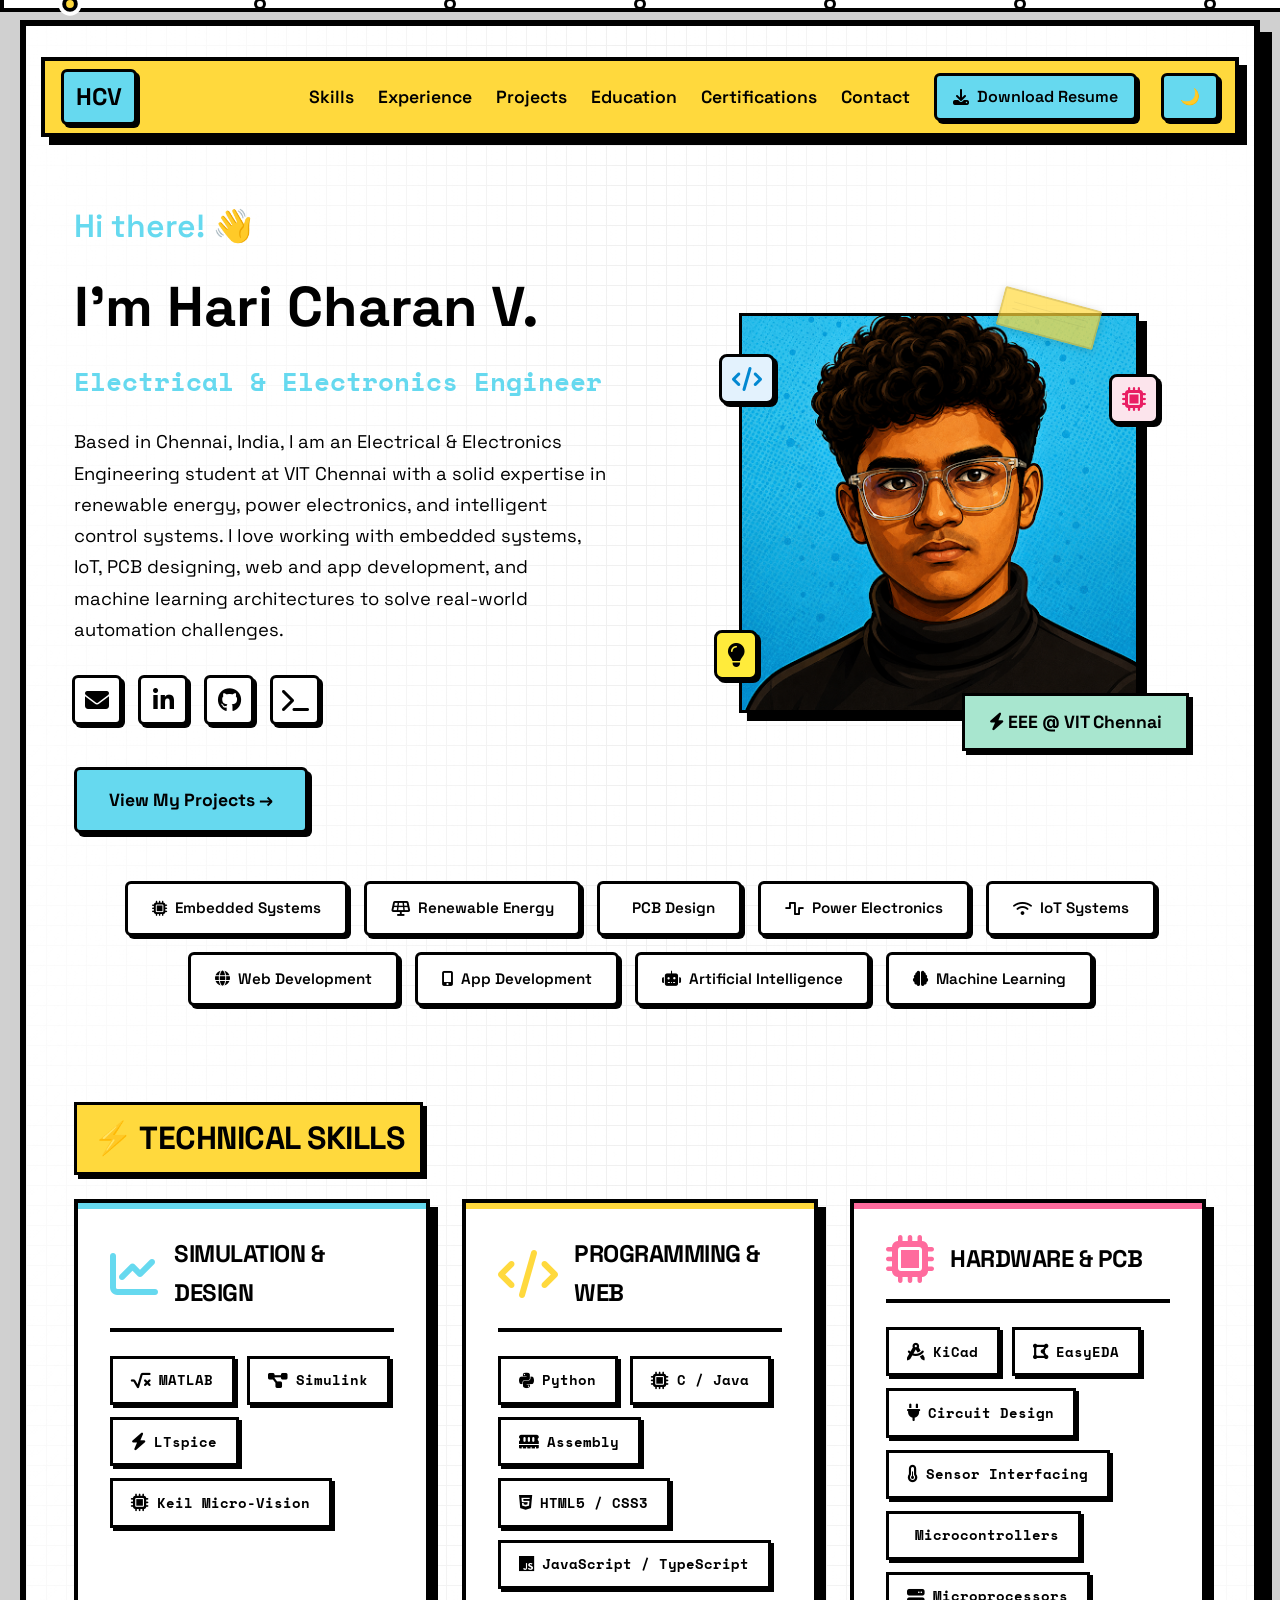
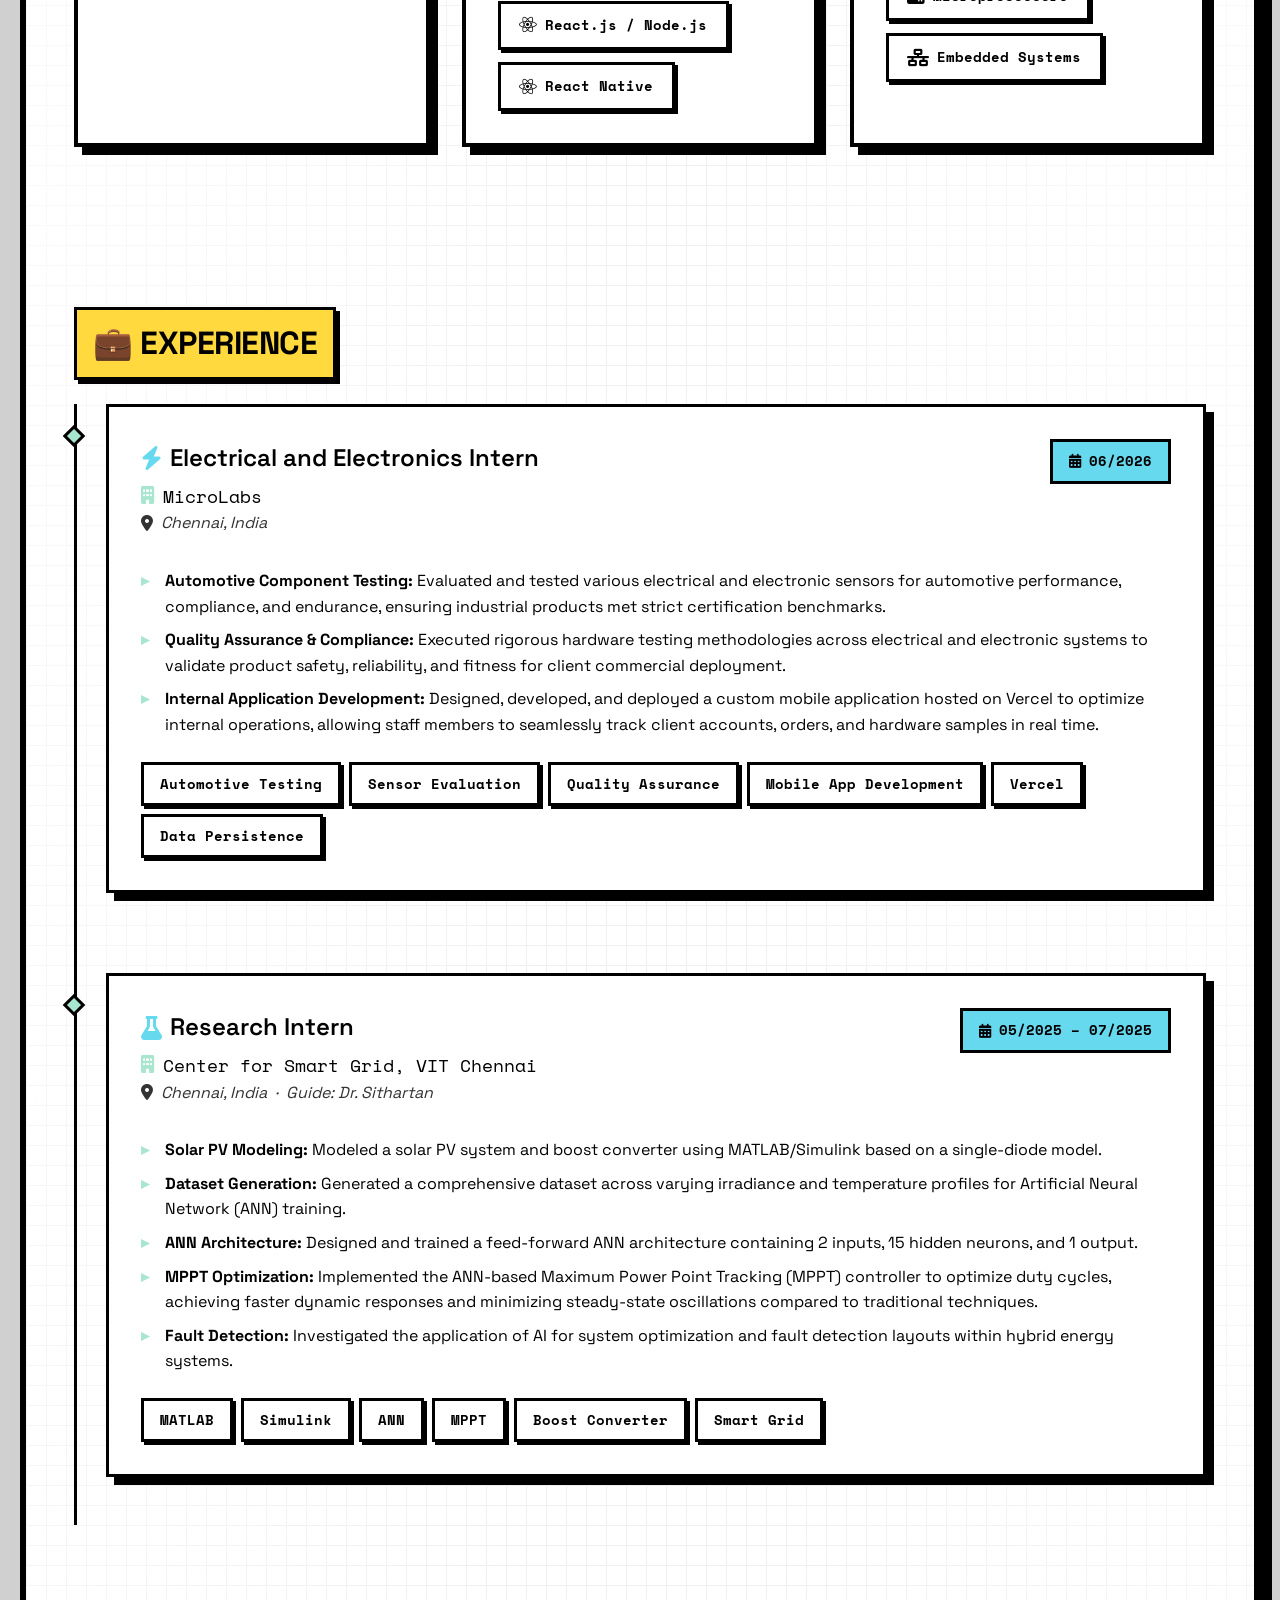
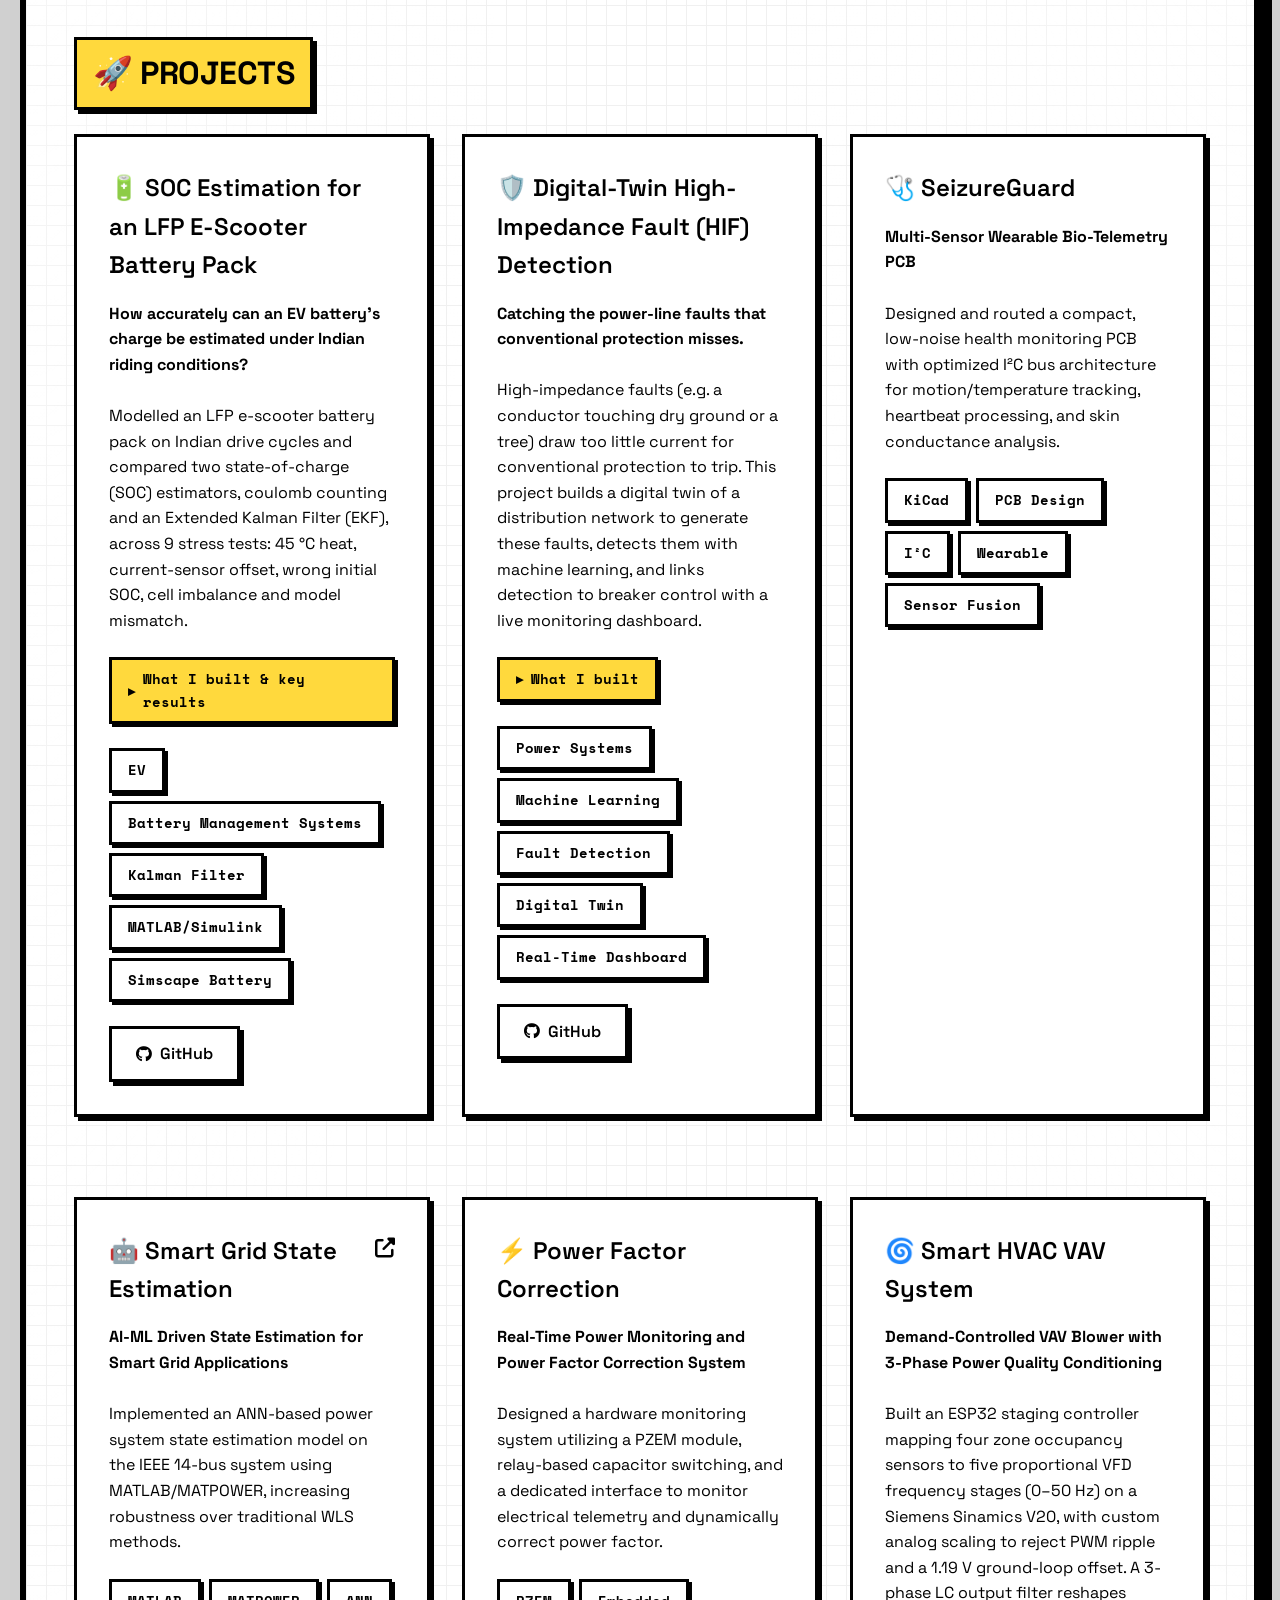
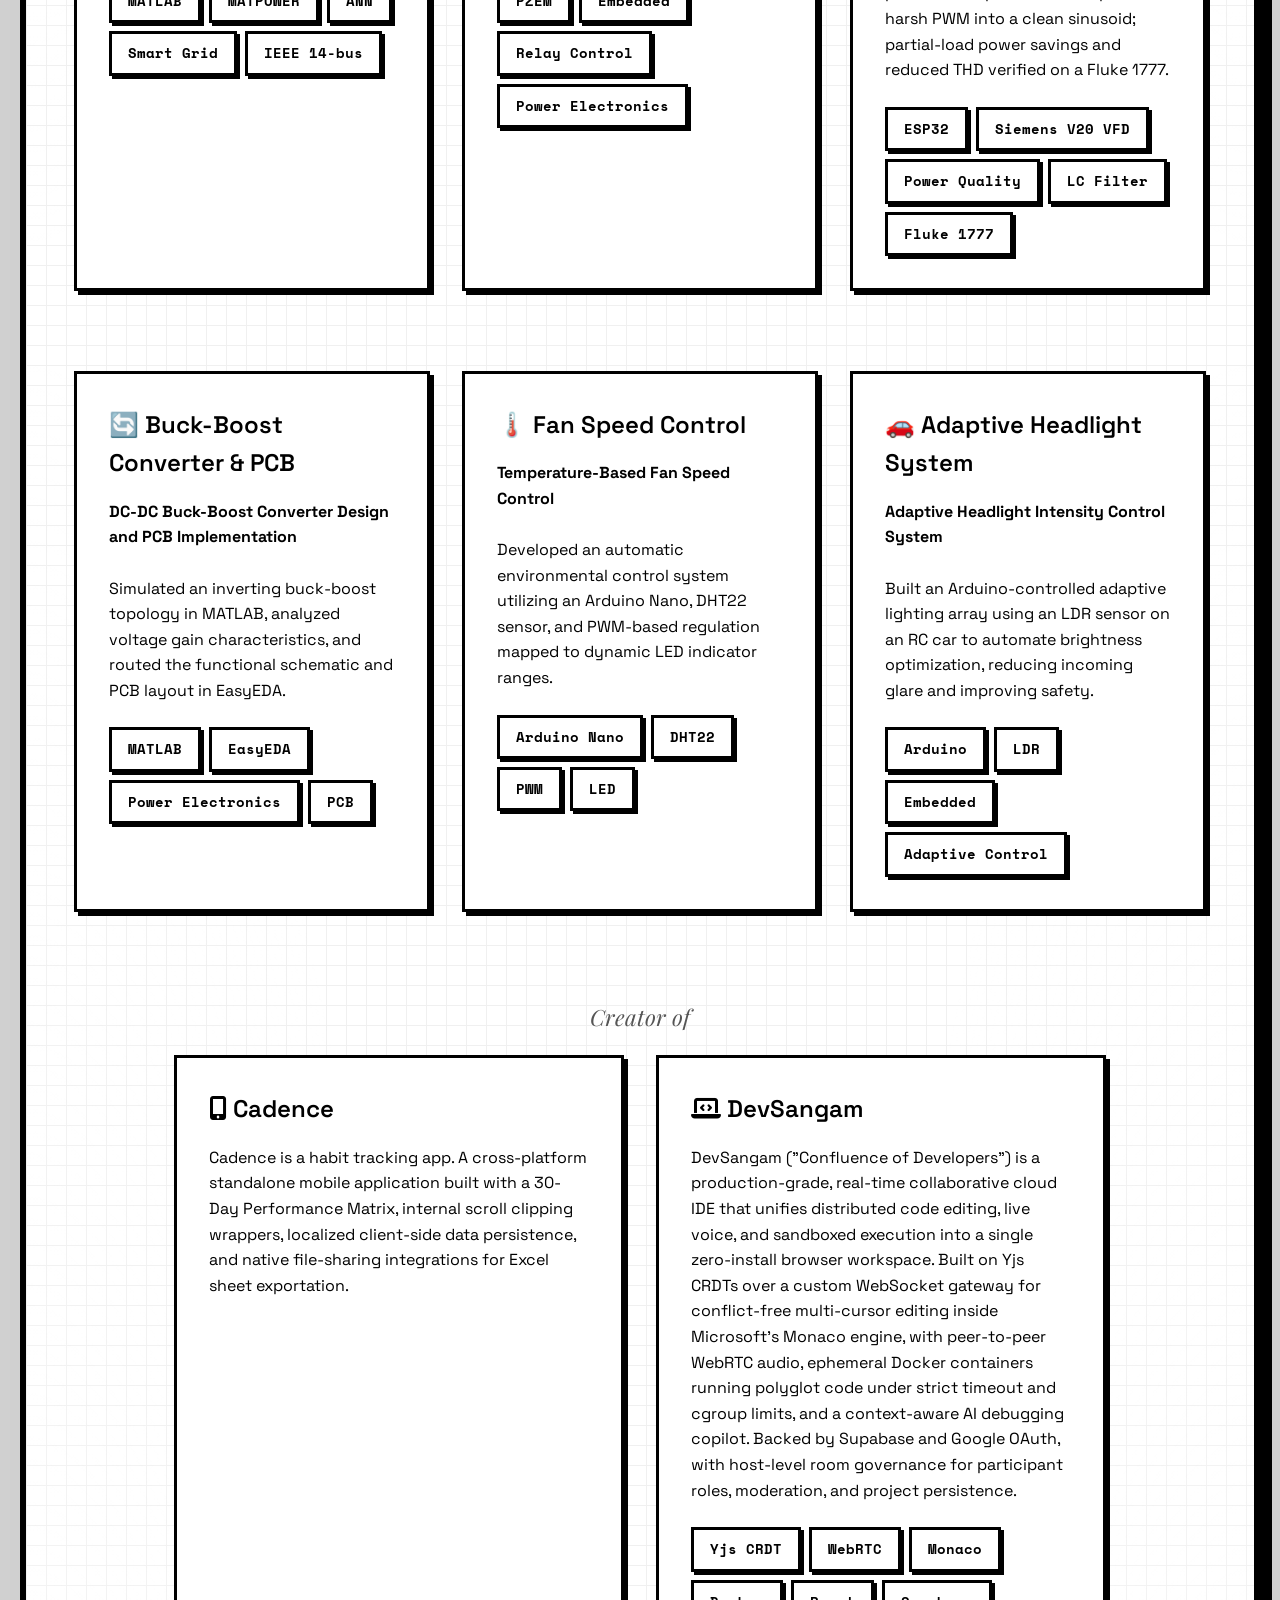
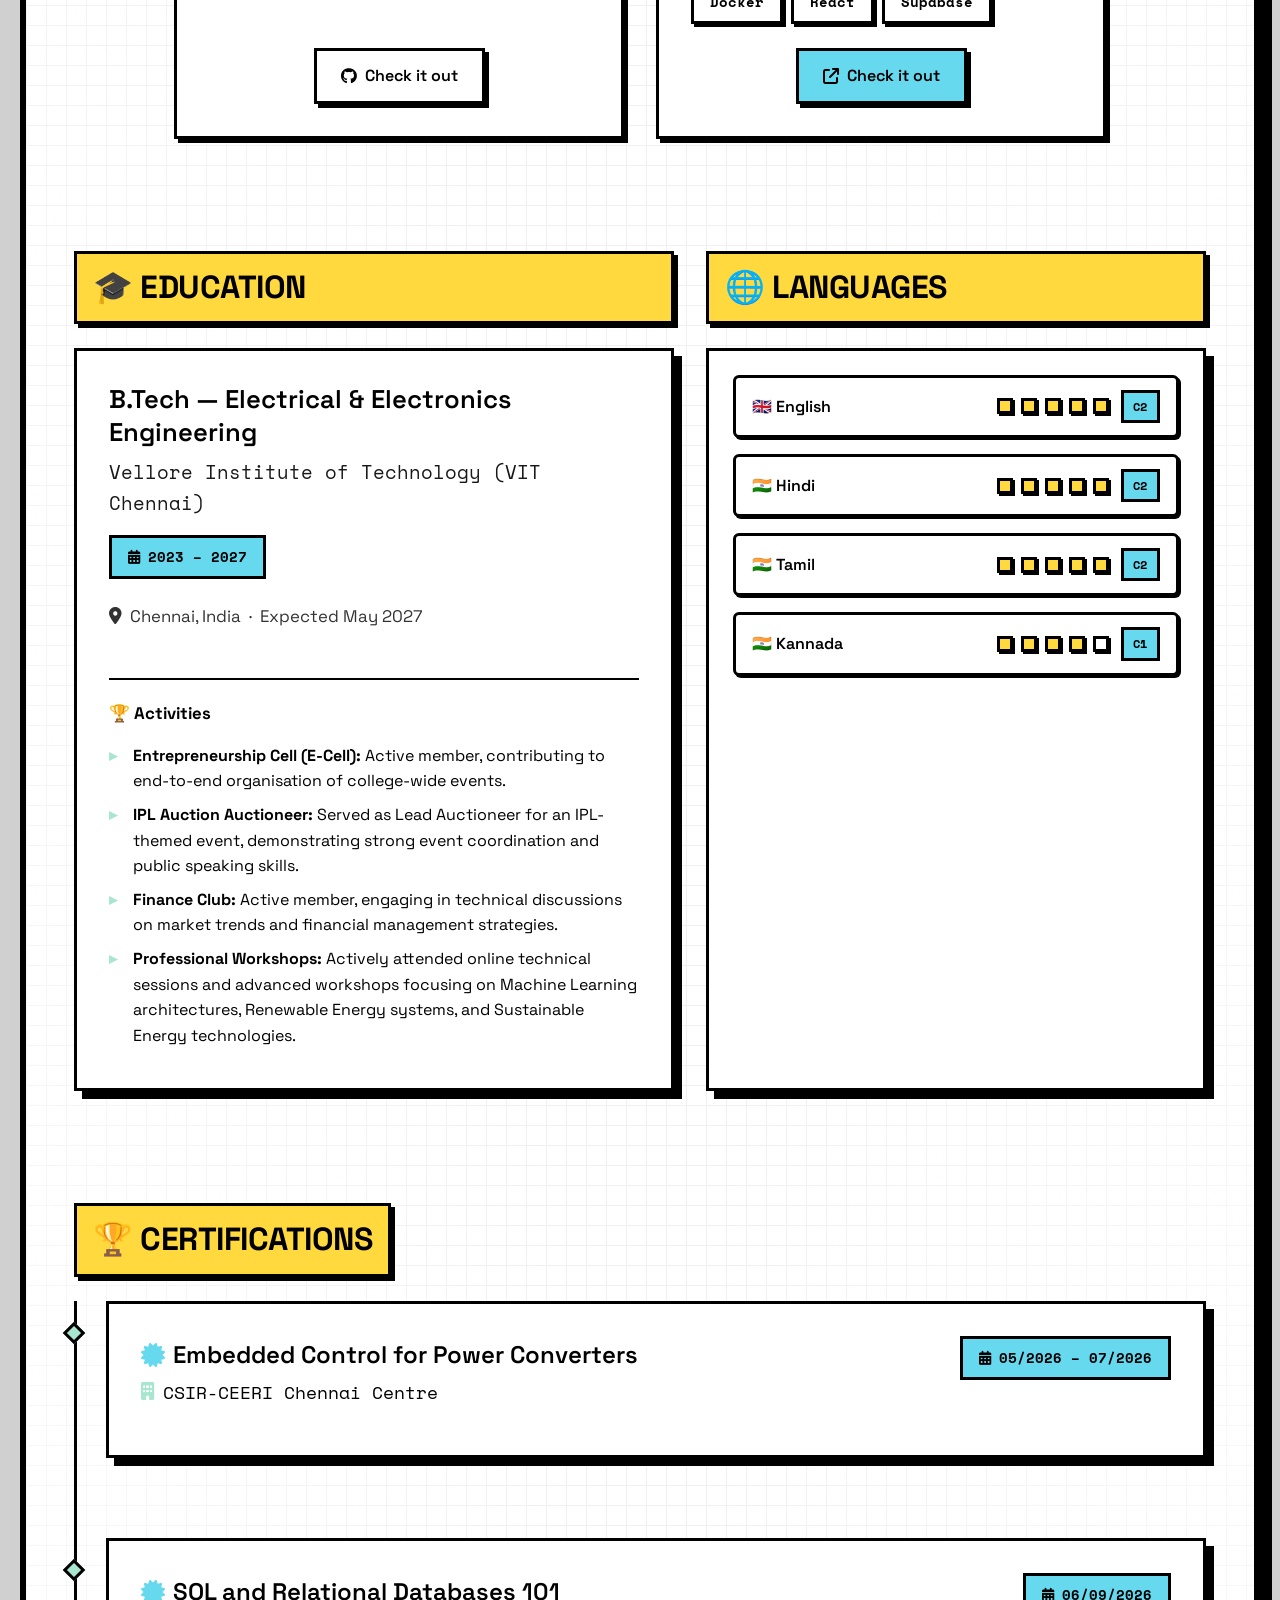
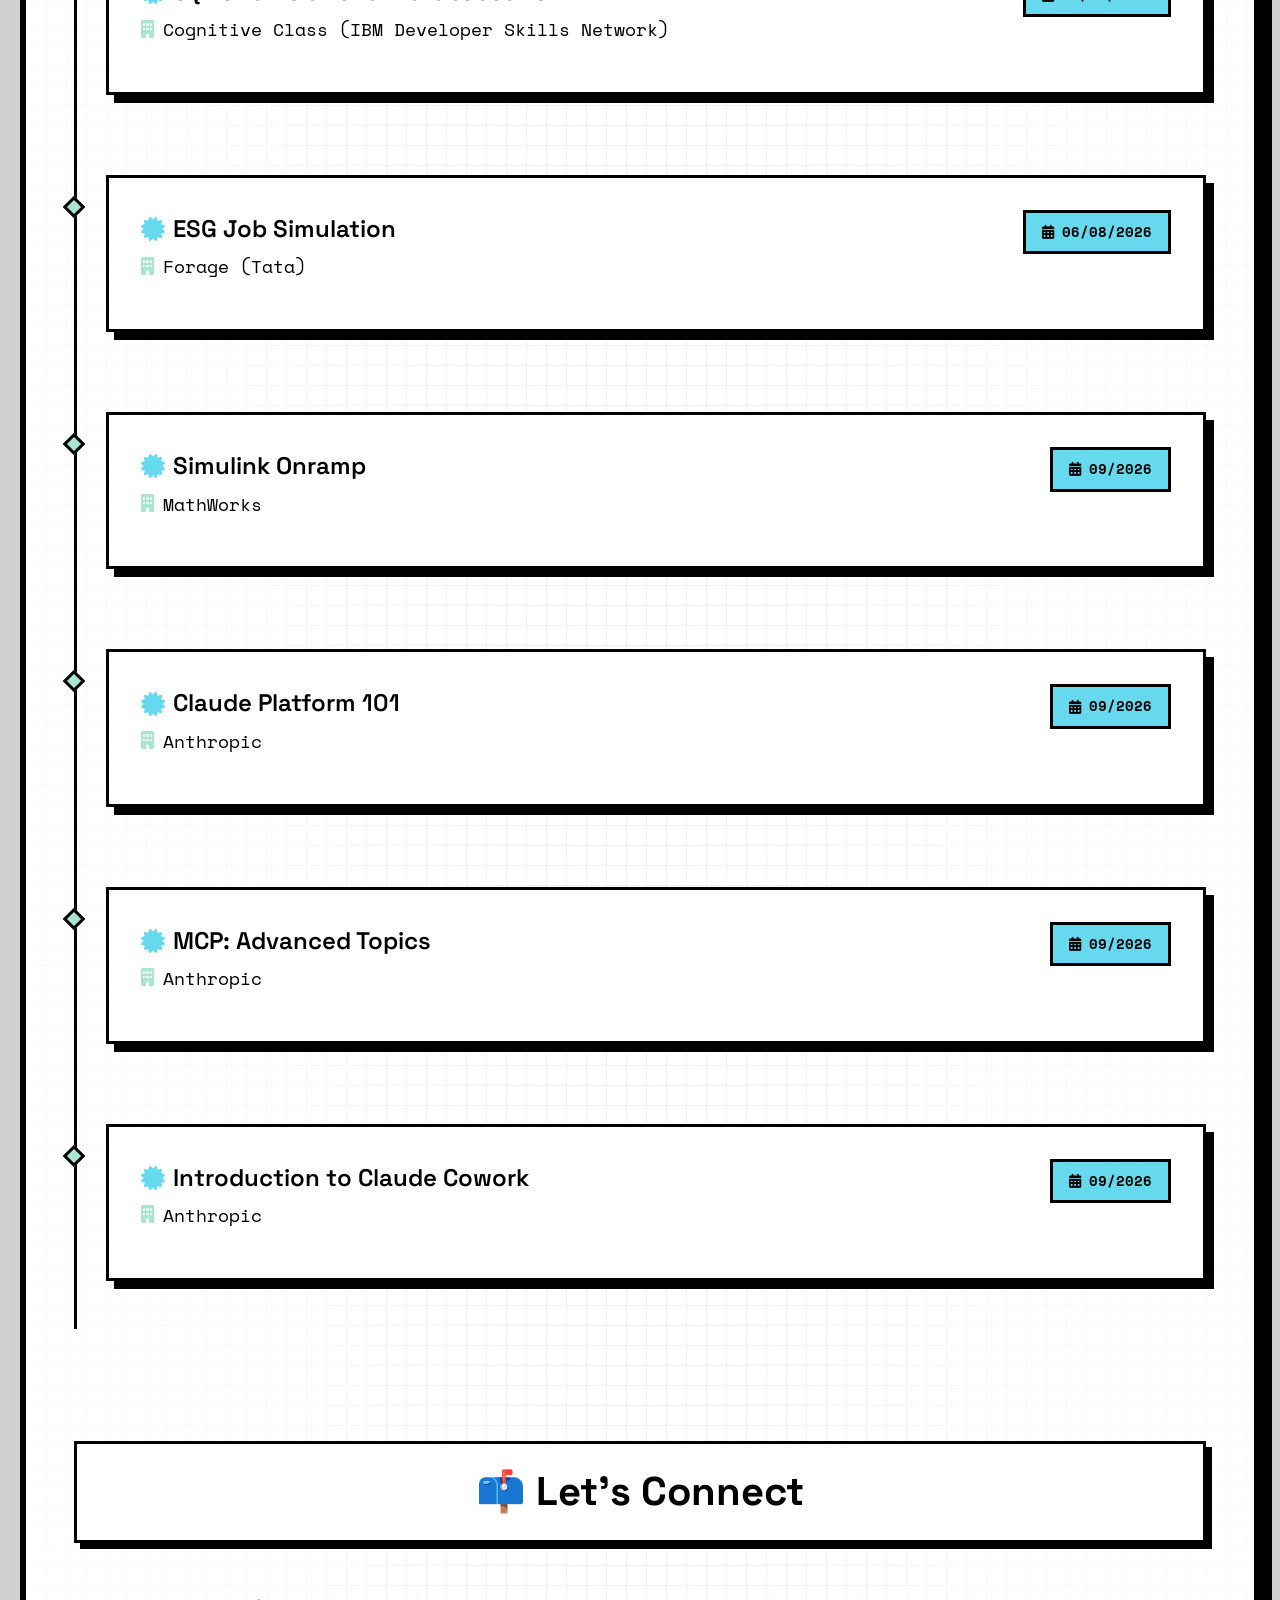
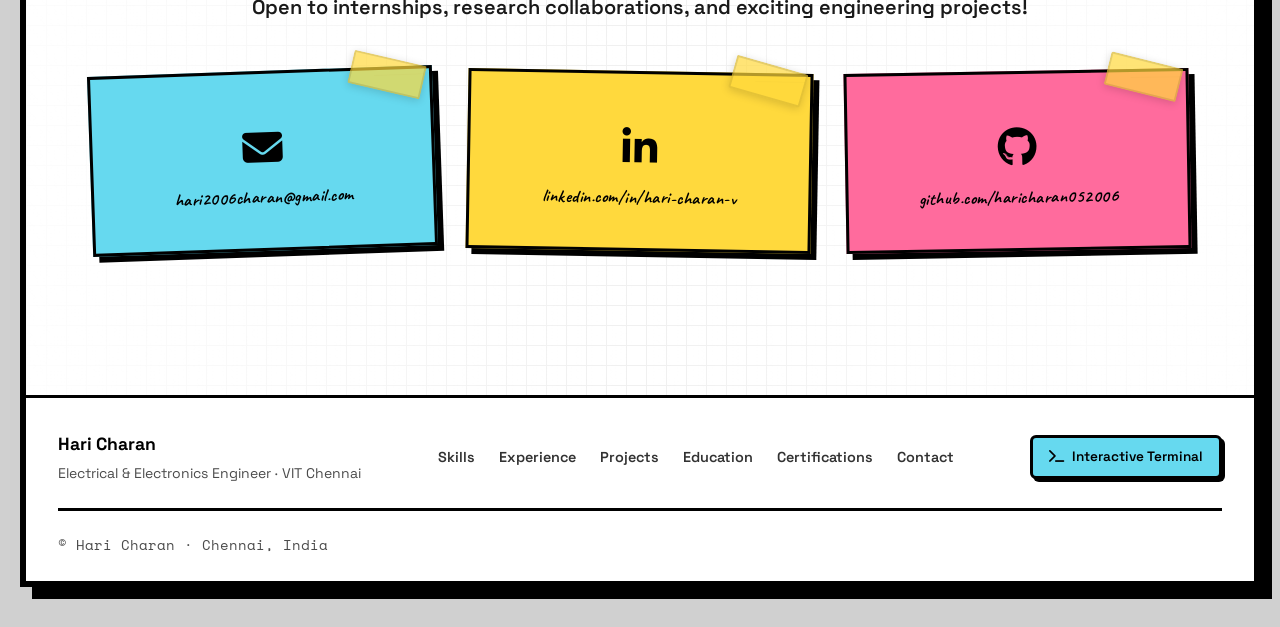
==== commit e0340cb6: "fix: add missing certification cards to index.html" ====
--- a/index.html
+++ b/index.html
@@ -886,6 +886,106 @@
             </div>
           </div>
 
+          <!-- Certification 4: MathWorks -->
+          <div class="timeline-item section fade-in">
+            <div class="timeline-marker"></div>
+            <div class="card timeline-content">
+              <div class="job-header">
+                <div>
+                  <div class="job-title">
+                    <i class="fas fa-certificate"></i>
+                    Simulink Onramp
+                  </div>
+                  <div class="company">
+                    <i class="fas fa-building"></i>
+                    MathWorks
+                  </div>
+                </div>
+                <div>
+                  <span class="badge">
+                    <i class="fas fa-calendar-alt"></i>
+                    09/2026
+                  </span>
+                </div>
+              </div>
+            </div>
+          </div>
+
+          <!-- Certification 5: Anthropic -->
+          <div class="timeline-item section fade-in">
+            <div class="timeline-marker"></div>
+            <div class="card timeline-content">
+              <div class="job-header">
+                <div>
+                  <div class="job-title">
+                    <i class="fas fa-certificate"></i>
+                    Claude Platform 101
+                  </div>
+                  <div class="company">
+                    <i class="fas fa-building"></i>
+                    Anthropic
+                  </div>
+                </div>
+                <div>
+                  <span class="badge">
+                    <i class="fas fa-calendar-alt"></i>
+                    09/2026
+                  </span>
+                </div>
+              </div>
+            </div>
+          </div>
+
+          <!-- Certification 6: Anthropic -->
+          <div class="timeline-item section fade-in">
+            <div class="timeline-marker"></div>
+            <div class="card timeline-content">
+              <div class="job-header">
+                <div>
+                  <div class="job-title">
+                    <i class="fas fa-certificate"></i>
+                    MCP: Advanced Topics
+                  </div>
+                  <div class="company">
+                    <i class="fas fa-building"></i>
+                    Anthropic
+                  </div>
+                </div>
+                <div>
+                  <span class="badge">
+                    <i class="fas fa-calendar-alt"></i>
+                    09/2026
+                  </span>
+                </div>
+              </div>
+            </div>
+          </div>
+
+          <!-- Certification 7: Anthropic -->
+          <div class="timeline-item section fade-in">
+            <div class="timeline-marker"></div>
+            <div class="card timeline-content">
+              <div class="job-header">
+                <div>
+                  <div class="job-title">
+                    <i class="fas fa-certificate"></i>
+                    Introduction to Claude Cowork
+                  </div>
+                  <div class="company">
+                    <i class="fas fa-building"></i>
+                    Anthropic
+                  </div>
+                </div>
+                <div>
+                  <span class="badge">
+                    <i class="fas fa-calendar-alt"></i>
+                    09/2026
+                  </span>
+                </div>
+              </div>
+            </div>
+          </div>
+
         </div>
       </div>
     </div>
